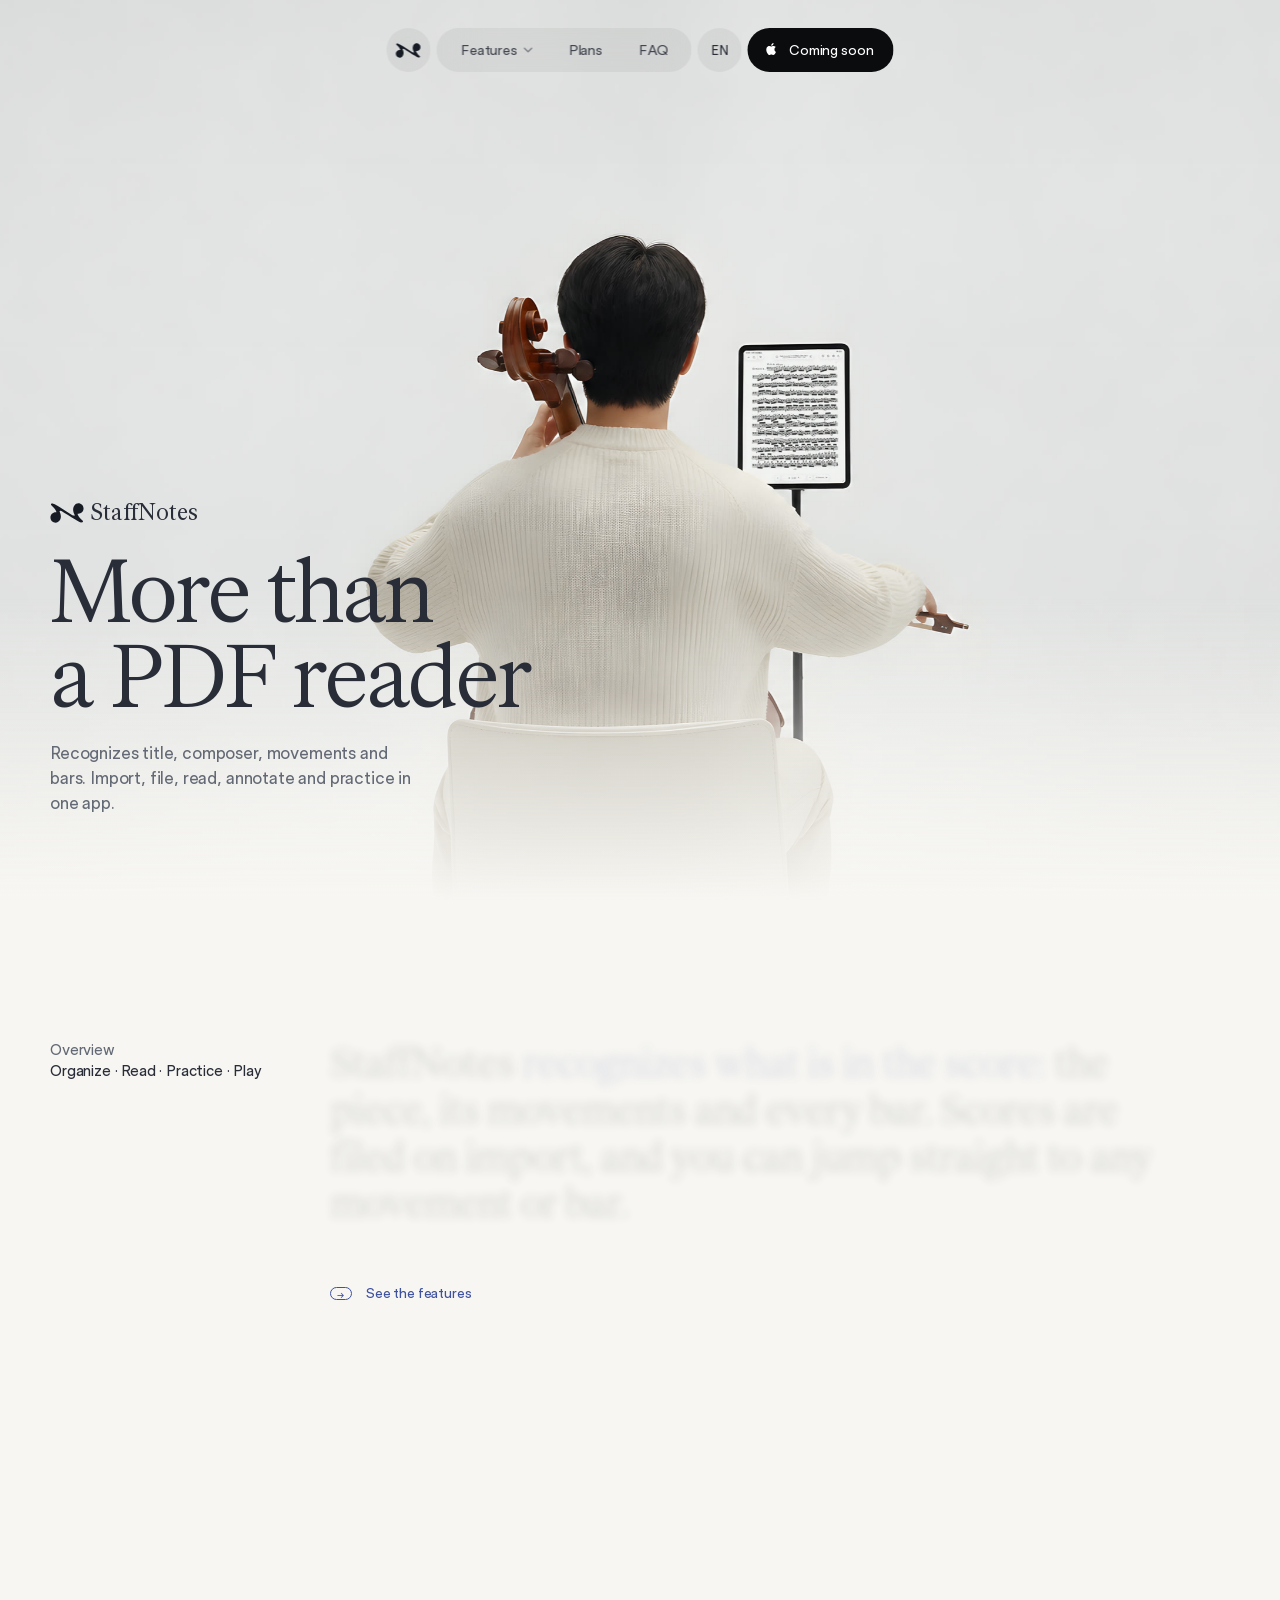
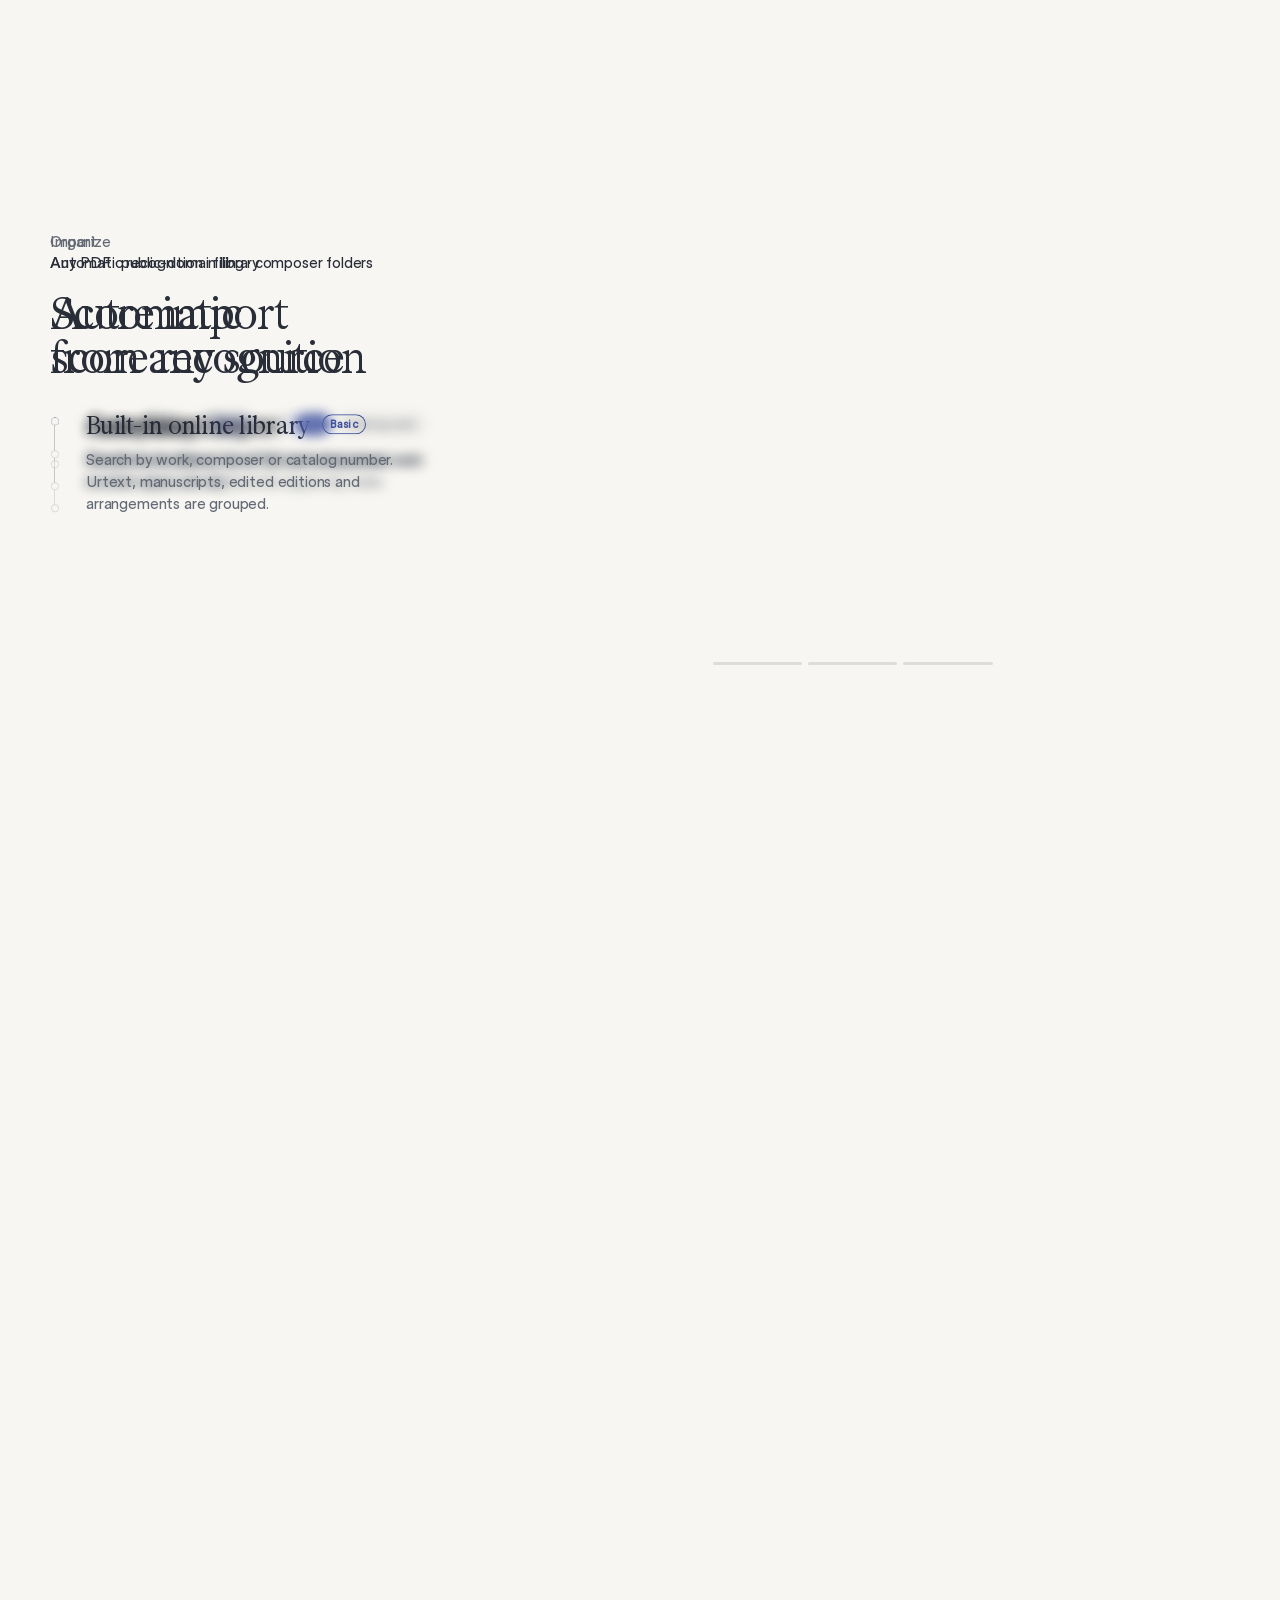
==== index.html @ 0073ef78 "Organize 第四版：加入文件夹成功后收起并退出管理" ====
<!doctype html>
<html lang="en">
<head>
<meta charset="utf-8">
<script>(()=>{try{const P={zh:'/zh/','zh-hant':'/zh-hant/',de:'/de/'};let l=localStorage.getItem('sn-lang');
if(!l)for(const x of navigator.languages||[navigator.language||'']){const v=x.toLowerCase();if(v.startsWith('en')){l='en';break}if(v.startsWith('de')){l='de';break}
if(v.startsWith('zh')){l=/hant|-tw|-hk|-mo/.test(v)?'zh-hant':'zh';break}}
if(P[l])location.replace(P[l]+location.search+location.hash)}catch(e){}})()</script>
<meta name="robots" content="noindex, nofollow">
<meta name="viewport" content="width=device-width,initial-scale=1">
<title>StaffNotes · More than a PDF reader</title>
<link rel="alternate" hreflang="en" href="https://staffnotes.igmusictech.com/">
<link rel="alternate" hreflang="zh-Hans" href="https://staffnotes.igmusictech.com/zh/">
<link rel="alternate" hreflang="zh-Hant" href="https://staffnotes.igmusictech.com/zh-hant/">
<link rel="alternate" hreflang="de" href="https://staffnotes.igmusictech.com/de/">
<link rel="alternate" hreflang="x-default" href="https://staffnotes.igmusictech.com/">
<link rel="icon" href="favicon.ico" sizes="32x32">
<link rel="icon" href="assets/logo-mark.svg?v=2" type="image/svg+xml">
<style>
@font-face{font-family:"Timeless Serif";src:url(assets/TimelessSerif-Book.ttf) format("truetype");font-display:swap}
@font-face{font-family:"Timeless Sans";src:url(assets/TimelessSans-W460.ttf) format("truetype");font-display:swap}
/* 中文衬线：App 文件夹名用的思源宋体，取 Regular 一档；只截官网用到的字（字体许可 assets/sn-serif-OFL.txt） */
@font-face{font-family:"SN Serif SC";src:url(assets/sn-serif-sc.woff2?v=9e9ac5f3) format("woff2");font-display:swap}
@font-face{font-family:"SN Serif TC";src:url(assets/sn-serif-tc.woff2?v=9e2e0c9d) format("woff2");font-display:swap}
:root{
  --paper:#F7F6F2;--card:#FFFFFF;--well:#EAECEB;--ink:#292D38;--ink2:#646A75;--line:rgba(41,45,56,.12);
  --blue:#3F529F;--night:#171B24;--night2:#232936;--blue-n:#B0BBF0;--on-night:#EEEDE8;--on-night2:#8E94A3;
  --red:#B64C50;--green:#39836B;--gold:#D9AC2B;--purple:#8064AD;
  --serif:"Timeless Serif",Georgia,serif;--sans:"Timeless Sans",-apple-system,system-ui,sans-serif;
  --ease:cubic-bezier(.2,.7,.2,1);--wrap:min(1180px,calc(100vw - 48px));
}
/* 中文：拉丁字母照旧用 Timeless；衬线处汉字用思源宋体，其余落到苹方；德语长词自动断字 */
:root:lang(zh-Hans){--serif:"Timeless Serif","SN Serif SC",Georgia,"PingFang SC","Noto Sans SC",serif;--sans:"Timeless Sans",-apple-system,system-ui,"PingFang SC","Noto Sans SC",sans-serif}
:root:lang(zh-Hant){--serif:"Timeless Serif","SN Serif TC","SN Serif SC",Georgia,"PingFang TC","Noto Sans TC",serif;--sans:"Timeless Sans",-apple-system,system-ui,"PingFang TC","Noto Sans TC",sans-serif}
:root:lang(zh) body{letter-spacing:0}
/* 段落末行不留单个词或孤字（各语言都开） */
p,li,.label,:root:lang(zh) h3{text-wrap:pretty}
/* 德语断字收紧：不到 10 个字母的词不断，断开处前面至少 4 个字、后面至少 5 个（词后的句号也算一个），不再出现 Werknum-mer、Ausga-ben */
:root:lang(de) h1,:root:lang(de) h2,:root:lang(de) h3,:root:lang(de) p,:root:lang(de) li{-webkit-hyphens:auto;hyphens:auto;hyphenate-limit-chars:10 4 5}
/* 标题只断特别长的词（Handschriftliche 这种手机上一行放不下的），不再出现「Gemein- / freie Noten」 */
:root:lang(de) h1,:root:lang(de) h2,:root:lang(de) h3{hyphenate-limit-chars:14 6 6}
/* 中文一个词包在 sn-w 里，词中间不断行（见页尾「中文按词换行」） */
sn-w{white-space:nowrap}
*{box-sizing:border-box;margin:0;padding:0}
html{background:var(--paper)}
body{font-family:var(--sans);font-weight:400;color:var(--ink);background:var(--paper);font-size:16px;line-height:1.45;letter-spacing:-.01em;-webkit-font-smoothing:antialiased;overflow-x:hidden}
a{color:inherit;text-decoration:none}
button{font:inherit;color:inherit;background:none;border:0;cursor:pointer;letter-spacing:inherit}
img{display:block;max-width:100%}
.wrap{width:var(--wrap);margin:0 auto}
.serif{font-family:var(--serif);font-weight:400;letter-spacing:-.025em}
.label{font-size:15px;line-height:1.4}
.label span{display:block;color:var(--ink2)}
.night .label span{color:var(--on-night2)}

/* reveal */
.rv{opacity:0;transform:translateY(16px);filter:blur(8px);transition:opacity .9s var(--ease),transform .9s var(--ease),filter .9s var(--ease);transition-delay:calc(var(--i,0)*60ms)}
.rv.in{opacity:1;transform:none;filter:none}

/* arrow capsule link */
.cap{display:inline-flex;align-items:center;gap:14px;color:var(--blue);font-size:14px}
.cap i{width:22px;height:13px;border:1px solid currentColor;border-radius:8px;display:grid;place-items:center;font-style:normal;font-size:9px;transition:width .35s var(--ease)}
.cap:hover i{width:30px}
.night .cap{color:var(--blue-n)}
.pill{display:inline-flex;align-items:center;height:24px;padding:0 10px;border:1px solid var(--blue);color:var(--blue);border-radius:12px;font-size:13px;transition:background .3s,color .3s}
.pill:hover,.pill.on{background:var(--blue);color:#fff}

/* App Store button */
.store{display:inline-flex;align-items:center;gap:9px;height:44px;padding:0 20px 0 16px;border-radius:22px;background:#0B0C0E;color:#fff;font-family:var(--sans);font-size:14px;letter-spacing:-.01em;transition:transform .3s var(--ease),background .3s}
.store svg{width:16px;height:16px;fill:currentColor;margin-top:-2px}
.store[aria-disabled]{cursor:default}.store:hover{transform:translateY(-1px);background:#000}
.store small{display:block;font-size:9px;opacity:.7;line-height:1;margin-bottom:2px;font-family:var(--sans)}
.store b{display:block;font-weight:400;line-height:1}
.store.light{background:#fff;color:#0B0C0E}

/* NAV */
.nav{position:fixed;top:28px;left:50%;transform:translateX(-50%);z-index:50;display:flex;gap:6px;align-items:center}
.nav .logo{width:44px;height:44px;border-radius:50%;background:rgba(120,120,120,.1);backdrop-filter:blur(20px);-webkit-backdrop-filter:blur(20px);display:grid;place-items:center;transition:background .3s}
/* 标志宽占圆的 56%，跟 App 图标里标志占图标的比例一样（小谭 2026-11-15：原来 67% 偏大） */
.nav .logo .mk{width:25.2px;height:15px;fill:#171B24;transition:fill .3s}
.nav.dark .logo .mk{fill:#F2F2F4}
.links{position:relative;display:flex;height:44px;align-items:center;padding:0 6px;border-radius:999px;background:rgba(120,120,120,.1);backdrop-filter:blur(20px);-webkit-backdrop-filter:blur(20px);transition:background .3s,color .3s}
.links a{position:relative;z-index:1;padding:0 18px;line-height:32px;font-size:14px;font-weight:400;opacity:.85}
.links .slider{position:absolute;top:6px;height:32px;border-radius:999px;background:rgba(255,255,255,.75);transition:left .3s var(--ease),width .3s var(--ease),opacity .3s;opacity:0}
html.veil body>*:not(.nav):not(.totop){opacity:0}
body>*:not(.nav):not(.totop){transition:opacity var(--veil-ms,0ms) ease}
.nav .store{height:44px;border-radius:999px;transition:opacity .35s var(--ease),transform .35s var(--ease),background .3s}
.nav.dark .links,.nav.dark .logo{background:rgba(255,255,255,.08);color:#F2F2F4}
.nav.dark .links .slider{background:rgba(255,255,255,.12)}
/* 功能：五章收进一个下拉，样子照语言下拉；电脑上鼠标移上去或点一下就展开 */
.feat{position:relative;z-index:1}
.feat-btn{display:flex;align-items:center;gap:6px;padding:0 18px;line-height:32px;font-size:14px;font-weight:400;opacity:.85}
.feat-btn svg{width:9px;height:6px;fill:none;stroke:currentColor;stroke-width:1.4;stroke-linecap:round;stroke-linejoin:round;opacity:.6;transition:transform .25s var(--ease)}
.feat.open .feat-btn svg{transform:rotate(180deg)}
.feats{display:none;position:absolute;top:46px;left:50%;transform:translateX(-50%);flex-direction:column;padding:8px;border-radius:18px;background:rgba(246,246,244,.96);box-shadow:0 12px 40px -12px rgba(41,45,56,.25);white-space:nowrap}
.feats::before{content:"";position:absolute;left:0;right:0;top:-14px;height:14px}
.feat.open .feats{display:flex}
.links .feats a{padding:0 24px;line-height:44px;text-align:center}
.feats a[aria-current]{color:var(--blue);opacity:1}
.nav.dark .feats{background:rgba(28,30,36,.96);color:#F2F2F4}
.nav.dark .feats a[aria-current]{color:#B0BBF0}
.nav.dark .store{background:#fff;color:#0B0C0E}
.menu-btn{display:none}
/* 语言：电脑在菜单右边、App Store 左边，手机挨着 Menu；下拉照手机菜单的样子，挂在按钮正下方。导航条宽度跟内容走，长语言不挤折行 */
.nav{width:max-content}
.lang{position:relative}
.lang-btn{height:44px;min-width:44px;padding:0 12px;border-radius:999px;background:rgba(120,120,120,.1);backdrop-filter:blur(20px);-webkit-backdrop-filter:blur(20px);font-size:13px;font-weight:500;letter-spacing:.02em;transition:background .3s,color .3s}
.nav.dark .lang-btn,.nav.dark .menu-btn{background:rgba(255,255,255,.08);color:#F2F2F4}
.langs{display:none;position:absolute;top:52px;left:50%;transform:translateX(-50%);flex-direction:column;padding:8px;border-radius:18px;background:rgba(246,246,244,.96);box-shadow:0 12px 40px -12px rgba(41,45,56,.25);white-space:nowrap}
.nav.dark .langs{background:rgba(28,30,36,.96);color:#F2F2F4}
.lang.open .langs{display:flex}
.langs a{line-height:44px;padding:0 24px;text-align:center;font-size:14px;opacity:.85}
.langs a[aria-current]{color:var(--blue);opacity:1}
.nav.dark .langs a[aria-current]{color:#B0BBF0}

/* HERO */
.hero{position:relative;height:100vh;min-height:640px;overflow:hidden;background:#DCDEDD}
.hero .img{position:absolute;inset:-20px;background:url(assets/hero.jpg) 52% 45%/cover no-repeat;transform-origin:50% 60%;will-change:transform;animation:heroIn 1.6s var(--ease) both}
@keyframes heroIn{from{transform:scale(1.06);filter:blur(10px);opacity:.4}to{transform:scale(1);filter:none;opacity:1}}
.hero::after{content:"";position:absolute;left:0;right:0;bottom:0;height:34%;background:linear-gradient(to bottom,rgba(247,246,242,0),var(--paper));pointer-events:none}
.hero .copy{position:absolute;left:max(24px,calc(50vw - 590px));bottom:7vh;z-index:2;will-change:transform,opacity}
.brand{display:flex;align-items:center;gap:10px;font-family:var(--serif);font-size:22px;margin-bottom:20px}
.brand .bm{display:grid;place-items:center;width:30px;height:30px}
.brand .mk{width:34px;height:20px;fill:#171B24}
footer .brand .mk{fill:#F2F2F4}
.hero h1{font-family:var(--serif);font-weight:400;font-size:clamp(56px,6.8vw,108px);line-height:.98;letter-spacing:-.035em;margin-bottom:22px}
.hero h1 .w{display:inline-block;opacity:0;transform:translateY(.35em);filter:blur(8px);animation:wordIn 1.1s var(--ease) forwards;animation-delay:calc(.35s + var(--i)*90ms)}
@keyframes wordIn{to{opacity:1;transform:none;filter:none}}
.hero .sub{font-size:17px;color:var(--ink2);max-width:380px;margin-bottom:22px}

/* STATEMENT */
.grid2{display:grid;grid-template-columns:240px 1fr;gap:0 40px}
.statement{padding:140px 0 180px}
.big{font-family:var(--serif);font-size:clamp(28px,3.1vw,42px);line-height:1.18;letter-spacing:-.025em;max-width:840px}
.big .w{opacity:.16;filter:blur(5px);transition:opacity .25s linear,filter .25s linear}
.big .w.on{opacity:1;filter:none}
.big .hl{color:var(--blue)}
.statement .cap{margin-top:56px}

/* SHOWCASE */
.show{position:relative;padding:40px 0 120px}
.show h2,.sec-title{font-family:var(--serif);font-weight:400;font-size:clamp(44px,5.4vw,80px);line-height:1;letter-spacing:-.035em}
/* 批注 87：大标题、小标题按宽度自动均衡换行，手机上不再剩一个词孤零零掉到下一行 */
h1,h2,h3{text-wrap:balance}
/* 原来用 <br> 手动断成两句，后一句太长时会被挤成「It knows the / piece.」；改成两段，每段各自均衡换行 */
.ln{display:block}
/* 手机上首页大标题缩到「Sheet music that」放得下一行，不再拆成「Sheet / music that」 */
@media (max-width:440px){ .hero h1{font-size:13.2vw} }
.show-head{display:flex;justify-content:space-between;align-items:flex-end;margin-bottom:80px}
.show-head p{max-width:320px;color:var(--ink2);font-size:15px}
#features .show-head{margin-bottom:0}#features .fx{margin-top:-10vh}#features{padding-bottom:0}#features .fx{margin-bottom:-12vh}
/* recognition → library: a short pinned stage; once in view the four beats play through on their own */
.fx{position:relative;height:150vh}
.fx-pin{position:sticky;top:0;height:100vh;display:grid;grid-template-columns:4fr 8fr;gap:48px;align-items:center}
.fx-copy{position:relative;padding-left:32px}
.fx-nodes{position:absolute;left:0;top:4px;bottom:4px;width:1px;background:var(--line);display:flex;flex-direction:column;justify-content:space-between}
.fx-nodes::before{content:"";position:absolute;left:0;top:0;width:1px;height:calc(var(--b,0)*100%/3);background:var(--blue);transition:height .9s var(--ease)}
.fx-nodes i{position:relative;left:-3.5px;width:8px;height:8px;border-radius:50%;background:var(--paper);border:1px solid var(--line);transition:border-color .5s,background .5s}
.fx-nodes i.on{border-color:var(--blue);background:var(--blue)}
.fx-beats{display:grid}
/* 换拍不叠影：旧的 .2s 内淡掉（不再糊着停在原地），新的等它走完再淡入、升上来 */
.fx-beat{grid-area:1/1;opacity:0;transform:translateY(14px);filter:blur(6px);transition:opacity .2s ease,filter .2s ease,transform 0s .2s;pointer-events:none}
.fx-beat.on{opacity:1;transform:none;filter:none;transition:opacity .5s var(--ease) .2s,transform .7s var(--ease) .2s,filter .5s var(--ease) .2s;pointer-events:auto}
.fx-beat .n{font-size:12px;color:var(--blue);margin-bottom:18px}
.fx-beat h3{font-family:var(--serif);font-weight:400;font-size:clamp(30px,3vw,44px);line-height:1.05;letter-spacing:-.03em;margin-bottom:18px;max-width:400px}
.fx-beat p{font-size:16px;color:var(--ink2);max-width:340px}
.fx-stage{display:grid;place-items:center;gap:18px}
.fx-prog{display:flex;gap:6px;width:min(280px,60%)}
.fx-prog button{flex:1;height:20px;padding:0;border:0;background:none;cursor:pointer;display:grid;align-items:center}
.fx-prog i{display:block;height:3px;border-radius:2px;background:var(--line);overflow:hidden;transition:background .2s}
.fx-prog i::after{content:"";display:block;height:100%;width:calc(var(--p,0)*100%);background:var(--blue);border-radius:inherit}
.fx-prog button:hover i{background:rgba(41,45,56,.2)}
.fx-prog button:focus-visible{outline:2px solid var(--blue);outline-offset:2px;border-radius:4px}
.fx-sim{width:min(100%,calc(78vh * 780 / 580))}

/* simulated app screens: components/NAME.js draws inside */
.sim{position:relative;width:100%;aspect-ratio:834/1194;overflow:hidden;border-radius:17px;background:var(--paper);container-type:inline-size}
.sim.land{aspect-ratio:1194/834}
.sim:not(.ready)::before{content:"";position:absolute;inset:0;background:linear-gradient(180deg,rgba(41,45,56,.045),rgba(41,45,56,.02) 30%,rgba(41,45,56,.045));animation:simPh 1.8s ease-in-out infinite}
.sim:not(.ready)::after{content:"";position:absolute;left:8%;right:8%;top:5%;height:4.5%;border-radius:999px;background:rgba(41,45,56,.06)}
@keyframes simPh{50%{opacity:.55}}
.night .sim{background:#20252F}

/* GIANT */
.giant{padding:160px 0 140px;overflow:hidden}
.giant .words{position:relative;text-align:center;color:var(--blue);font-family:var(--serif);font-size:clamp(84px,12.5vw,196px);line-height:.95;letter-spacing:-.045em;user-select:none}
.giant .words div{will-change:transform;white-space:nowrap}
/* follow: pinned page, three beats — numbers → follow box → full page turn (App: ReaderFollowOverlay, pager slides the whole page) */
#follow.giant{overflow:visible;overflow-x:clip}
#follow.giant{padding:60px 0 80px}
.fl{position:relative;height:300vh}
/* the page floats over the giant title and leans after the pointer, as before; copy sits right of the page, on its bottom edge */
.fl-pin{position:sticky;top:0;height:100vh;overflow:hidden}
.fl-pin .words{position:absolute;left:0;right:0;top:50%;transform:translateY(-50%)}
.fl-copy{position:absolute;z-index:2;left:calc(50% + var(--pw)/2 + 56px);bottom:calc(50% - 30px - var(--pw)*831/1200);width:min(300px,calc((100vw - var(--pw))/2 - (100vw - var(--wrap))/2 - 56px))}
.fl-copy .prolabel{margin-bottom:22px}
.fl-body{position:relative;padding-left:32px}
.fl-nodes{position:absolute;left:0;top:4px;bottom:4px;width:1px;background:var(--line);display:flex;flex-direction:column;justify-content:space-between}
.fl-nodes::before{content:"";position:absolute;left:0;top:0;width:1px;height:calc(var(--b,0)*100%/2);background:var(--blue);transition:height .9s var(--ease)}
.fl-nodes i{position:relative;left:-3.5px;width:8px;height:8px;border-radius:50%;background:var(--paper);border:1px solid var(--line);cursor:pointer;transition:border-color .5s,background .5s}
.fl-nodes i::after{content:"";position:absolute;inset:-10px}
.fl-nodes i.on{border-color:var(--blue);background:var(--blue)}
.fl-beats{display:grid}
.fl-beat{grid-area:1/1;opacity:0;transform:translateY(14px);filter:blur(6px);transition:opacity .6s var(--ease),transform .8s var(--ease),filter .6s var(--ease);pointer-events:none}
.fl-beat.on{opacity:1;transform:none;filter:none;transition-delay:.12s;pointer-events:auto}
.fl-beat .n{font-size:12px;color:var(--blue);margin-bottom:18px}
.fl-beat .n{margin-bottom:12px}
.fl-beat h3{font-family:var(--serif);font-weight:400;font-size:clamp(24px,2.1vw,32px);line-height:1.05;letter-spacing:-.03em;margin-bottom:12px}
.fl-beat p{font-size:15px;color:var(--ink2)}
#follow{--pw:min(calc((100vh - 170px)*1200/1662),46vw)}
.page{position:absolute;left:50%;top:calc(50% + 30px);width:var(--pw);margin:calc(var(--pw)*-1662/2400) 0 0 calc(var(--pw)/-2);aspect-ratio:1200/1662;will-change:transform;border-radius:14px;overflow:hidden;background:#FCF8F3;container-type:inline-size;box-shadow:0 1px 2px rgba(23,27,36,.08),0 30px 60px -30px rgba(23,27,36,.35)}
.page .pg{position:absolute;inset:0}
.page .pg img{display:block;width:100%;height:100%}
/* whole-page turn as in the App's pager: both pages slide left together, 12pt apart */
.page .pg{transition:transform .5s cubic-bezier(.25,.8,.25,1)}
.page .pg.b{transform:translateX(calc(100% + 1.17cqw))}
.page[data-p="full"] .pg.a{transform:translateX(calc(-100% - 1.17cqw))}
.page[data-p="full"] .pg.b{transform:none}
/* sizes in iPad points × page width/1024: box border 2pt and radius 4pt at page scale 1.72; numbers 18pt medium on white 80% */
.page .box{position:absolute;border:.336cqw solid rgba(63,82,159,.55);border-radius:.674cqw;background:rgba(63,82,159,.14);opacity:0;pointer-events:none}
.page .mn{position:absolute;transform:translateY(-50%);height:2.34cqw;min-width:2.34cqw;padding:0 .39cqw;border-radius:2cqw;background:rgba(255,255,255,.8);box-shadow:0 .1cqw .2cqw rgba(0,0,0,.1);color:#3F529F;font:500 1.758cqw/2.34cqw -apple-system,system-ui,sans-serif;letter-spacing:0;text-align:center;opacity:0;transition:opacity .4s var(--ease) var(--d,0ms)}
.page.nums .mn{opacity:1}
.page.rev .mn{transition-duration:.15s;transition-delay:0s}
.giant .under{display:flex;justify-content:space-between;align-items:flex-end;margin-top:120px;gap:40px}
.giant .under p{max-width:420px;color:var(--ink2);font-size:17px}
.giant .under .txt{max-width:440px}
.giant .under h3{font-weight:400;font-size:clamp(24px,2.2vw,30px);letter-spacing:-.025em;line-height:1.1;margin-bottom:12px}
#ftext{display:grid}
#ftext>*{grid-area:1/1;transition:opacity .45s var(--ease),transform .55s var(--ease)}
#ftext>:not(.on){opacity:0;transform:translateY(8px);pointer-events:none}
.giant .under p{color:var(--ink2);font-size:17px}
.indepth{display:flex;flex-direction:column;align-items:flex-end;gap:10px;font-size:13px;color:var(--ink2)}
.indepth div{position:relative;display:flex;gap:6px}
.pill{position:relative;z-index:1}
.indepth .pill.on{background:none;color:#fff}
.indepth .pill.on:hover{background:none}
.indepth .psl{position:absolute;top:0;height:24px;border-radius:12px;background:var(--blue);transition:left .45s var(--ease),top .45s var(--ease),width .45s var(--ease)}
.prolabel{display:inline-flex;align-items:center;gap:8px;font-size:15px;color:var(--blue)}
.prolabel::before{content:"";width:7px;height:7px;border-radius:50%;background:currentColor}
.night .prolabel{color:var(--blue-n)}

/* NIGHT */
.night{background:var(--night);color:var(--on-night)}
.tools{padding:150px 0 40px}
.tools .intro h2{font-family:var(--serif);font-weight:400;font-size:clamp(36px,3.8vw,56px);line-height:1.05;letter-spacing:-.03em;max-width:700px}
.tools .intro .lead{font-size:14px;margin-bottom:14px}
.tools .intro .lead span{display:block;color:var(--ink2)}
/* practice: one panel, three tools; pinned, the wheel steps metronome → tuner → reference, each plays on its own clock */
.pr{position:relative;height:300vh}
#practice .tools{padding-bottom:0}#pr{margin-top:-20vh}
.pr-pin{position:sticky;top:0;height:100vh;display:grid;grid-template-columns:7fr 5fr;gap:48px;align-items:center}
.pr-stage{display:grid;place-items:center}
.pr-sim{width:min(100%,340px,calc(42vh * 440 / 560));aspect-ratio:440/560}
#practice .pr-sim.sim{width:min(100%,340px,calc(42vh * 440 / 560));height:auto;aspect-ratio:440/560;background:none;border-radius:0;overflow:visible}
.pr-copy{position:relative;padding-left:32px}
.pr-nodes{position:absolute;left:0;top:4px;bottom:4px;width:1px;background:var(--line);display:flex;flex-direction:column;justify-content:space-between}
.pr-nodes::before{content:"";position:absolute;left:0;top:0;width:1px;height:calc(var(--b,0)*100%/2);background:var(--blue);transition:height .9s var(--ease)}
.pr-nodes i{position:relative;left:-3.5px;width:8px;height:8px;border-radius:50%;background:var(--paper);border:1px solid var(--line);transition:border-color .5s,background .5s}
.pr-nodes i.on{border-color:var(--blue);background:var(--blue)}
.pr-beats{display:grid}
.pr-beat{grid-area:1/1;opacity:0;transform:translateY(14px);filter:blur(6px);transition:opacity .6s var(--ease),transform .8s var(--ease),filter .6s var(--ease);pointer-events:none}
.pr-beat.on{opacity:1;transform:none;filter:none;transition-delay:.12s;pointer-events:auto}
.pr-beat .n{font-size:12px;color:var(--blue);margin-bottom:18px}
.pr-beat h3{font-family:var(--serif);font-weight:400;font-size:clamp(30px,3vw,44px);line-height:1.05;letter-spacing:-.03em;margin-bottom:18px;max-width:400px}
.pr-beat p{font-size:16px;color:var(--ink2);max-width:340px}

/* DICTIONARY */
.dictsec{position:relative;padding:150px 0}
.dictsec .pin{display:grid;grid-template-columns:minmax(300px,1fr) auto;align-items:center;gap:56px}
.dictsec h2{font-family:var(--serif);font-weight:400;font-size:clamp(44px,5.2vw,80px);line-height:1;letter-spacing:-.035em;margin:22px 0 26px}
.dictsec p{color:var(--on-night2);max-width:420px;font-size:17px}
.dictsec .terms{display:flex;flex-wrap:wrap;gap:8px;margin-top:34px;max-width:440px}
.dictsec .terms button{font-family:var(--serif);font-style:italic;font-size:16px;padding:4px 12px;border-radius:14px;border:1px solid rgba(255,255,255,.14);background:none;color:var(--on-night);cursor:pointer;transition:background .2s,border-color .2s,color .2s}
.dictsec .terms button:hover{border-color:rgba(255,255,255,.4)}
.dictsec .terms button.on{background:var(--on-night);border-color:var(--on-night);color:#0E1117}
.dictsec .frame{width:min(760px,56vw)}
.dictsec .sim{aspect-ratio:auto;overflow:visible;background:none;border-radius:0}

/* SKETCH: crayon board and Apple Music share one pinned stage; the wheel steps through four beats */
.sketch{padding:0}
.skp{position:relative;height:460vh}
.sk-pin{position:sticky;top:0;height:100vh;padding:96px 0 36px;display:grid;grid-template-columns:auto minmax(0,1fr);gap:72px;align-items:center}
.sk-stage{position:relative;height:calc(100vh - 132px);max-height:900px;aspect-ratio:834/1194}
.sk-frame{position:absolute;inset:0;border-radius:18px;background:#fff;overflow:hidden;box-shadow:0 1px 2px rgba(41,45,56,.06),0 18px 50px rgba(41,45,56,.10);transition:opacity .6s var(--ease),transform .8s var(--ease),filter .6s var(--ease)}
.sk-frame .sim{border-radius:18px}
.sk-frame .sim.am{position:absolute;inset:0;background:none;aspect-ratio:auto;z-index:2;pointer-events:none}
.sk-copy{display:grid;align-self:center;max-width:520px}
.sk-seg{display:inline-flex;gap:2px;padding:3px;border-radius:999px;background:rgba(41,45,56,.06);margin-bottom:40px;justify-self:start}
.sk-seg button{all:unset;cursor:pointer;height:30px;line-height:30px;padding:0 14px;border-radius:999px;font-size:13px;color:var(--ink2);transition:background .3s,color .3s}
.sk-seg button.on{background:#fff;color:var(--ink);box-shadow:0 1px 2px rgba(41,45,56,.12)}
.sk-seg button:focus-visible{outline:2px solid var(--blue);outline-offset:2px}
.sk-gs{display:grid}
.sk-g{grid-area:1/1;opacity:0;transform:translateY(14px);filter:blur(6px);transition:opacity .6s var(--ease),transform .8s var(--ease),filter .6s var(--ease);pointer-events:none}
.sk-g.on{opacity:1;transform:none;filter:none;transition-delay:.12s;pointer-events:auto}
.sk-g .label{margin-bottom:18px}
.sk-g h2.sec-title{font-size:clamp(40px,4.2vw,62px)}
.sk-g>p{color:var(--ink2);max-width:440px;margin:18px 0 30px;font-size:16px}
.sk-g ul{list-style:none}
.sk-g li{border-top:1px solid var(--line);padding:14px 0;font-size:15px;cursor:pointer;transition:color .3s;outline:none}
.sk-g li span{display:block;font-size:13px;color:var(--ink2);max-height:0;overflow:hidden;transition:max-height .45s var(--ease)}
.sk-g li:hover span,.sk-g li.on span{max-height:80px}
.sk-g li:hover,.sk-g li.on,.sk-g li:focus-visible{color:var(--blue)}
@media (max-width:900px){
  .sketch{padding:100px 0 60px}
  .skp{height:auto}
  .sk-pin{position:static;height:auto;padding:0;display:flex;flex-direction:column;gap:34px}
  .sk-copy,.sk-gs,.sk-stage{display:contents}
  .sk-seg{display:none}
  .sk-g,.sk-g.on{opacity:1;transform:none;filter:none;pointer-events:auto}
  .sk-g.pen{order:1}.sk-g.mus{order:2;margin-top:20px}.sk-frame.pen{order:3}
  .sk-frame{position:relative;inset:auto;width:100%;aspect-ratio:834/1194}
  .sk-frame.mus{aspect-ratio:834/1194}
}
.ghost{display:inline-flex;align-items:center;height:30px;padding:0 14px;border:1px solid var(--line);border-radius:15px;font-size:13px;transition:border-color .3s}
.ghost:hover{border-color:var(--ink)}

/* LIBRARY */
.lib{padding:24px 0 40px}
/* 左栏放宽到放得下「sorted and named.」一行，不再剩「named.」单独一行 */
.lib .cols{display:grid;grid-template-columns:1.25fr 1fr;gap:60px;align-items:center}
.lib .cols p{color:var(--ink2);max-width:400px;margin-top:22px;font-size:16px}
.lib .cols .cap{margin-top:36px}
.ed{background:var(--card);border-radius:32px;padding:34px 34px 20px}
.ed .ttl{text-align:center;font-size:14px;font-weight:400;margin-bottom:26px}
.ed h4{font-weight:400;font-size:19px}
.ed .by{color:var(--ink2);font-size:14px;margin-bottom:22px}
.chips{position:relative;display:flex;flex-wrap:wrap;gap:4px;padding:4px;background:var(--well);border-radius:14px;margin-bottom:18px}
.chips button{position:relative;z-index:1;font-size:13px;padding:6px 11px;border-radius:10px;font-weight:400;color:var(--ink2);transition:color .3s}
.chips button.on{color:var(--ink)}
.chips .sl{position:absolute;background:#fff;border-radius:10px;box-shadow:0 1px 3px rgba(41,45,56,.08);transition:left .5s var(--ease),top .5s var(--ease),width .5s var(--ease),height .5s var(--ease)}
.list{position:relative;transition:height .45s var(--ease)}
.ver{display:flex;align-items:center;gap:16px;padding:12px 0;border-top:1px solid var(--line);transition:opacity .3s,transform .35s var(--ease)}
.ver .th{width:38px;height:50px;border-radius:4px;background:#FBF9F3;outline:1px solid var(--line);flex:none}
.ver .tx{font-size:14px;line-height:1.35}
.ver .tx span{display:block;color:var(--ink2);font-size:12px}
.ver .badge{margin-left:auto;font-size:11px;color:var(--blue);border:1px solid var(--blue);border-radius:8px;padding:0 7px;line-height:17px}
.ver.out{display:none}
.ver.leaving{position:absolute;left:0;right:0;pointer-events:none}

/* BAND */
.band{position:relative;color:#fff;padding:150px 0;overflow:hidden}
.band .bg{position:absolute;inset:0;background:var(--blue);clip-path:inset(0 50% 0 50%);will-change:clip-path}
.band .wrap{position:relative;display:grid;grid-template-columns:1fr;gap:0 0}
.band .num{font-size:14px;padding-top:14px}
.band h2{font-family:var(--serif);font-weight:400;font-size:clamp(44px,5vw,76px);letter-spacing:-.035em;line-height:1}
.band p{max-width:420px;margin:24px 0 70px;font-size:16px;opacity:.85}
.band .cap{color:#fff;font-size:18px}
.band .cap i{width:18px;height:34px;border-radius:9px;font-size:11px}

/* PRICING */
.pricing{padding:160px 0 140px}
.pricing .head{display:grid;grid-template-columns:240px 1fr;gap:40px;margin-bottom:64px}
.plans{display:grid;grid-template-columns:1fr 1fr;gap:20px}
.plan{background:var(--card);border-radius:32px;padding:40px 40px 34px;border:1px solid transparent;transition:background .35s,border-color .35s}
.plan:hover{background:#FCFBF8;border-color:var(--line)}
.plan.pro{border-color:var(--blue)}
.pill.basic:hover{background:none;color:var(--blue)}
.plan .top{display:flex;justify-content:space-between;align-items:baseline}
.plan h3{font-family:var(--serif);font-weight:400;font-size:40px;letter-spacing:-.03em}
.plan .price{font-size:13px;color:var(--ink2);margin:6px 0 30px}
.plan .price b{font-family:var(--serif);font-weight:400;font-size:30px;letter-spacing:-.02em;color:var(--ink);margin:0 2px}
/* 价格数字先不公开：清单直接接在方案名下面 */
.plan .top+ul{margin-top:28px}
.plan ul{list-style:none}
.plan li{display:flex;gap:14px;padding:12px 0;border-top:1px solid var(--line);font-size:15px}
.plan li::before{content:"";flex:none;width:6px;height:6px;border-radius:50%;margin-top:8px;border:1px solid var(--blue)}
.plan.pro li.plus::before{background:var(--blue)}
.plans-cta{display:flex;justify-content:center;margin-top:56px}

/* FAQ */
.faq{padding:40px 0 170px}
.faq .grid2{align-items:start}
.qa{border-top:1px solid var(--line)}
.qa:last-child{border-bottom:1px solid var(--line)}
.qa button{width:100%;display:flex;justify-content:space-between;align-items:center;text-align:left;padding:24px 0;font-size:clamp(19px,1.7vw,23px);letter-spacing:-.025em;font-weight:400;text-wrap:balance}
.qa button i{font-style:normal;width:24px;height:24px;border-radius:50%;border:1px solid var(--line);display:grid;place-items:center;font-size:15px;transition:transform .35s var(--ease),border-color .3s;flex:none;margin-left:20px}
.qa.open button i{transform:rotate(45deg);border-color:var(--ink)}
.qa .a{display:grid;grid-template-rows:0fr;transition:grid-template-rows .35s var(--ease)}
.qa .a>div{overflow:hidden}
.qa .a p{padding:0 60px 26px 0;color:var(--ink2);max-width:640px}
.qa.open .a{grid-template-rows:1fr}

/* END + FOOTER */
.end{padding:170px 0 120px;text-align:center}
.end h2{font-family:var(--serif);font-weight:400;font-size:clamp(90px,13vw,210px);line-height:.9;letter-spacing:-.05em;margin-bottom:46px}
.end p{color:var(--on-night2);margin-bottom:30px}
footer{padding:80px 0 34px;border-top:1px solid rgba(255,255,255,.08)}
footer .cols{display:grid;grid-template-columns:240px 1fr 1fr;gap:40px}
footer .n{font-size:12px;color:var(--on-night2)}
footer ul{list-style:none}
footer li a{font-size:clamp(20px,1.9vw,25px);letter-spacing:-.025em;line-height:1.5;transition:color .3s}
footer li a:hover{color:var(--blue-n)}
footer .legal{display:flex;gap:24px;margin-top:110px;font-size:12px;color:var(--on-night2)}
footer .legal span{margin-left:auto;white-space:nowrap}
/* 德语两个链接很长，手机上 © 那一行放到下面，不再挤成两行 */
@media (max-width:440px){:root:lang(de) footer .legal{flex-wrap:wrap;row-gap:10px}:root:lang(de) footer .legal span{flex-basis:100%;margin-left:0}}

/* 回到顶部和右下角播放键一个样子：白色圆按钮，41 px，离边 20 px */
.totop{position:fixed;right:20px;top:auto;bottom:20px;z-index:45;width:41px;height:41px;box-sizing:border-box;border-radius:50%;background:#fff;border:1px solid rgba(23,27,36,.16);box-shadow:0 4px 16px rgba(23,27,36,.10);display:grid;place-items:center;opacity:0;transform:translateY(8px)}
.totop .mk{width:20px;height:12px;fill:#171B24}
.totop.on{opacity:1;transform:none}
.totop{transition:opacity .4s,transform .4s,bottom .4s cubic-bezier(.2,.7,.2,1),background .3s}
.totop.lift{bottom:84px}
.totop:hover{background:#F2F3F7}

@media (max-width:900px){
  .links{display:none}.menu-btn{display:flex;height:44px;align-items:center;padding:0 16px;border-radius:999px;background:rgba(120,120,120,.1);backdrop-filter:blur(20px);font-size:14px}
  .nav{width:calc(100vw - 32px);justify-content:space-between}.nav .store{order:3}
  .nav{justify-content:flex-start}.menu-btn{margin-left:auto}.lang{margin-right:auto}
  /* 手机：语言和 Menu 两个气泡一样宽 */
  .menu-btn,.lang-btn{width:64px;min-width:0;padding:0;justify-content:center}
  .grid2,.row,.sketch .head,.pricing .head,footer .cols{grid-template-columns:1fr}
  .label{margin-bottom:22px}
  .show-head{display:block;margin-bottom:40px}
  #features .show-head{margin-bottom:40px}#features .fx{margin-top:0;margin-bottom:0}#features{padding-bottom:60px}
  .fx{height:auto}.fx-pin{position:static;height:auto;display:flex;flex-direction:column-reverse;gap:34px}.fx-stage,.fx-sim{width:100%}
  .fx-copy{padding-left:0}.fx-nodes{display:none}.fx-beats{display:flex;flex-direction:column;gap:30px}
  .fx-beat{opacity:.3;transform:none;filter:none}.fx-beat.on{opacity:1}.fx-beat .n{margin-bottom:10px}.fx-beat h3{font-size:30px;margin-bottom:10px}
  .fl{height:auto}.fl-pin{position:static;height:auto;overflow:visible;display:flex;flex-direction:column;padding:0 24px}
  .fl-pin .words{position:relative;top:auto;transform:none;font-size:15vw;margin:0 -24px}
  #follow{--pw:calc(100vw - 48px)}.page{position:relative;left:auto;top:auto;margin:-2vw 0 0}
  .fl-copy{position:static;order:2;width:auto;margin-top:40px}
  .fl-body{padding-left:0}.fl-nodes{display:none}.fl-beats{display:flex;flex-direction:column;gap:30px}
  .fl-beat{opacity:.3;transform:none;filter:none;pointer-events:auto}.fl-beat.on{opacity:1}.fl-beat .n{margin-bottom:10px}.fl-beat h3{font-size:30px;margin-bottom:10px}
  .tools{padding:110px 0 30px}
  #pr{margin-top:0}
  .pr{height:auto;padding-bottom:90px}.pr-pin{position:static;height:auto;display:flex;flex-direction:column;gap:34px}.pr-stage,#practice .pr-sim.sim{width:100%}
  .pr-copy{padding-left:0}.pr-nodes{display:none}.pr-beats{display:flex;flex-direction:column;gap:30px}
  .pr-beat{opacity:.3;transform:none;filter:none}.pr-beat.on{opacity:1}.pr-beat .n{margin-bottom:10px}.pr-beat h3{font-size:30px;margin-bottom:10px}
  .dictsec{padding:110px 0}.dictsec .pin{grid-template-columns:1fr;gap:44px}.dictsec .frame{width:100%}
  .giant .under{flex-direction:column;align-items:flex-start}.indepth{align-items:flex-start}.indepth div{flex-wrap:wrap}.indepth .pill{white-space:nowrap}
  .board-wrap,.lib .cols,.plans{grid-template-columns:1fr}
}
@media (prefers-reduced-motion:reduce){
  *,*::before,*::after{animation:none!important;transition:none!important}
  .rv,.hero h1 .w{opacity:1!important;transform:none!important;filter:none!important}
  .big .w{opacity:1;filter:none}
}
</style>
<link rel="stylesheet" href="components/r13/dot-r13.css?v=98dfcfb5">
<link rel="stylesheet" href="components/r13/onescore-r13.css?v=98dfcfb5">
<script src="components/r13/i18n-r13.js?v=98dfcfb5"></script>
</head>
<body>
<svg width="0" height="0" style="position:absolute" aria-hidden="true"><symbol id="sn-mark" viewBox="145 248 510 302"><g data-key="q8xqzuy8nm" transform="translate(400 399.3127136230469) rotate(-90) scale(1 -1)"><path  transform="scale(1.1682242990654206) translate(-125 -214)" d="M92 132C91 128 90 123 90 120C91 116 93 114 97 114C107 114 123 126 130 128C141 132 155 135 169 135C178 135 187 133 195 131C205 129 214 124 223 118C238 106 250 88 250 67C250 30 220 0 183 0C146 0 116 30 116 67V77C83 77 33 17 26 11C22 9 19 7 16 7C8 7 4 18 4 28V34C7 57 24 83 37 102C50 120 59 139 71 157C89 187 108 216 125 246C131 255 155 284 155 300C155 303 154 306 152 308C151 309 149 310 147 310C139 310 126 302 120 300C109 296 95 293 81 293C72 293 63 295 55 297C45 299 36 304 27 310C12 322 0 340 0 361C0 398 30 428 67 428C104 428 134 398 134 361V351C167 351 217 411 224 417C230 421 233 421 235 421C244 421 247 416 247 408C247 382 213 327 206 316L104 155C101 150 95 141 92 132Z"/></g></symbol></svg>


<nav class="nav attop" id="nav">
  <a class="logo" href="#top" aria-label="StaffNotes"><svg class="mk"><use href="#sn-mark"/></svg></a>
  <div class="links" id="links">
    <i class="slider"></i>
    <div class="feat" id="feat"><button class="feat-btn" type="button" aria-expanded="false" aria-controls="feats">Features<svg viewBox="0 0 10 6" aria-hidden="true"><path d="M1 1l4 4 4-4"/></svg></button><div class="feats" id="feats">
      <a href="#import" data-s="import">Import</a>
      <a href="#organize" data-s="organize">Organize</a>
      <a href="#read" data-s="read">Read</a>
      <a href="#practice" data-s="practice">Practice</a>
      <a href="#play" data-s="play">Play</a>
      <a href="#stats" data-s="stats">Stats</a>
    </div></div>
    <a href="#pricing" data-s="pricing">Plans</a>
    <a href="#faq" data-s="faq">FAQ</a>
  </div>
  <button class="menu-btn" type="button" aria-expanded="false" aria-controls="links">Menu</button>
  <div class="lang" id="lang"><button class="lang-btn" type="button" aria-expanded="false" aria-controls="langs" aria-label="Language: English">EN</button><div class="langs" id="langs"><a href="/" hreflang="en" lang="en" data-l="en">English</a><a href="/zh/" hreflang="zh-Hans" lang="zh-Hans" data-l="zh">简体中文</a><a href="/zh-hant/" hreflang="zh-Hant" lang="zh-Hant" data-l="zh-hant">繁體中文</a><a href="/de/" hreflang="de" lang="de" data-l="de">Deutsch</a></div></div>
  <a class="store" aria-disabled="true"><svg viewBox="0 0 24 24"><path d="M16.37 12.6c-.02-2.28 1.86-3.38 1.95-3.43-1.06-1.55-2.71-1.77-3.3-1.79-1.4-.14-2.74.83-3.45.83-.71 0-1.81-.81-2.97-.79-1.53.02-2.94.89-3.73 2.26-1.59 2.76-.41 6.84 1.14 9.08.76 1.1 1.66 2.33 2.84 2.28 1.14-.05 1.57-.74 2.95-.74 1.38 0 1.77.74 2.97.71 1.23-.02 2-1.11 2.75-2.21.87-1.27 1.22-2.5 1.24-2.57-.03-.01-2.38-.91-2.39-3.63zM14.1 5.9c.63-.76 1.05-1.82.94-2.87-.9.04-2 .6-2.65 1.36-.58.67-1.09 1.75-.95 2.78 1 .08 2.03-.51 2.66-1.27z"/></svg><span><b>Coming soon</b></span></a>
</nav>

<!-- HERO -->
<header class="hero" id="top" data-theme="light">
  <div class="img" id="heroImg"></div>
  <div class="copy" id="heroCopy">
    <div class="brand rv" style="--i:1"><span class="bm"><svg class="mk"><use href="#sn-mark"/></svg></span>StaffNotes</div>
    <h1 id="heroTitle"><span class="ln">More than</span> <span class="ln">a PDF reader</span></h1>
    <p class="sub rv" style="--i:8">Recognizes title, composer, movements and bars. Import, file, read, annotate and practice in one app.</p>
  </div>
</header>

<!-- STATEMENT -->
<section class="statement wrap grid2" id="overview" data-theme="light">
  <div class="label rv"><span>Overview</span>Organize · Read · Practice · Play</div>
  <div>
    <p class="big" id="words">StaffNotes <span class="hl">recognizes what is in the score:</span> the piece, its movements and every bar. Scores are filed on import, and you can jump straight to any movement or bar.</p>
    <a class="cap rv" href="#features"><i>→</i>See the features</a>
  </div>
</section>

<!-- ONE SCORE (r13): one K. 545 from the dropped PDF to one portrait reader, full page, that tells every feature with the original demos. components/r13/onescore-r13.js drives it -->
<section class="show os" id="organize" data-theme="light">
  <div class="os-track wrap">
    <div class="os-mark" id="features"></div><div class="os-mark" id="import"></div><div class="os-mark" id="read"></div><div class="os-mark" id="practice"></div><div class="os-mark" id="play"></div>
    <div class="os-pin">
      <div class="os-stage">
        <div class="os-sbox"><div class="fx-sim" data-sim="r13/story-r13" data-drive="scroll"></div></div>
        <div class="fx-prog"><div class="on"><button><i></i></button><button><i></i></button><button><i></i></button></div><div><button><i></i></button><button><i></i></button><button><i></i></button></div></div>
        <div class="os-rbox"><div class="sim" data-sim="r13/reader-r13" data-drive="scroll"></div></div>
        <div class="os-rprog"><div data-ch="pen"><button><i></i></button><button><i></i></button><button><i></i></button><button><i></i></button><button><i></i></button></div><div data-ch="lay"><button><i></i></button><button><i></i></button></div><div data-ch="dict"><button><i></i></button><button><i></i></button></div><div data-ch="prac"><button><i></i></button><button><i></i></button><button><i></i></button></div><div data-ch="am"><button><i></i></button><button><i></i></button></div><div data-ch="turn"><button><i></i></button><button><i></i></button><button><i></i></button></div><div data-ch="bar"><button><i></i></button><button><i></i></button><button><i></i></button></div><div data-ch="fol"><button><i></i></button><button><i></i></button></div><div data-ch="sync"><button><i></i></button><button><i></i></button><button><i></i></button><button><i></i></button></div></div>
      </div>
      <div class="os-copy">
      <div class="fx-copy">
        <div class="fx-blk on">
        <div class="label"><span>Import</span>Any PDF · public-domain library</div>
        <h2 class="sec-title"><span class="ln">Score import</span> <span class="ln">from any source</span></h2>
        <div class="fx-run">
        <div class="fx-nodes"><i></i><i></i><i></i></div>
        <div class="fx-beats">
          <div class="fx-beat on"><h3>Built-in online library <b class="basic-tag">Basic</b></h3><p>Search by work, composer or catalog number. Urtext, manuscripts, edited editions and arrangements are grouped.</p></div>
          <div class="fx-beat"><h3>Annotation import <b class="pro-tag">Pro</b><b class="soon-tag">Coming soon</b></h3><p>Annotations already in a PDF, including ones made in other apps, are sorted into layers by color.</p></div>
          <div class="fx-beat"><h3>PDF import <b class="basic-tag">Basic</b></h3><p>Scans and downloads under any file name.</p></div>
        </div>
        </div>
        </div>
        <div class="fx-blk">
        <div class="label"><span>Organize</span>Automatic recognition · filing · composer folders</div>
        <h2 class="sec-title"><span class="ln">Automatic</span> <span class="ln">score recognition</span></h2>
        <div class="fx-run">
        <div class="fx-nodes"><i></i><i></i><i></i></div>
        <div class="fx-beats">
          <div class="fx-beat"><h3>Score recognition <b class="basic-tag">Basic</b></h3><p>Title, composer, catalog number and the start page of each movement.</p></div>
          <div class="fx-beat"><h3>Auto filing <b class="basic-tag">Basic</b></h3><p>Saved to the library by composer and period, and named automatically.</p></div>
          <div class="fx-beat"><h3>Composer folders <b class="basic-tag">Basic</b></h3><p>The library makes a folder for each composer.</p></div>
        </div>
        </div>
        </div>
      </div>
        <div class="os-chcopy sk-g on" data-ch="pen" data-side="L" data-beats="5">
          <div class="label"><span>Annotate</span>3 pens · 6 colors · 5 widths each</div>
          <h2 class="sec-title">Handwritten annotation</h2>
          <p>The same pens, colors and widths as the app. <span class="os-try">Try them on this page with a mouse.</span></p>
          <ul>
            <li tabindex="0" role="button">Pen tools <b class="basic-tag">Basic</b><span>Monoline pen, crayon and highlighter.</span></li>
            <li tabindex="0" role="button">Apple Pencil <b class="basic-tag">Basic</b><span>Fingers turn pages. The Pencil writes.</span></li>
            <li tabindex="0" role="button">Shape tool <b class="basic-tag">Basic</b><span>Lines, arrows, circles and boxes snap straight.</span></li>
            <li tabindex="0" role="button">Lasso tool <b class="pro-tag">Pro</b><span>Select marks to cut, copy or move them. Tap with two fingers to paste.</span></li>
            <li tabindex="0" role="button">Gesture undo <b class="pro-tag">Pro</b><span>Double-tap with two fingers to undo the last stroke.</span></li>
          </ul>
        </div>
        <div class="os-chcopy sk-g on" data-ch="lay" data-side="R" data-beats="2">
          <div class="label"><span>Layers</span>3 groups · 6 colors each · one layer per color</div>
          <h2 class="sec-title">Annotations in layers</h2>
          <p>Each color is its own layer. Lesson, fingering and stage markings stay in separate groups.</p>
          <ul>
            <li tabindex="0" role="button">Layer controls <b class="basic-tag">Basic</b><span>Hide, lock or delete each layer on its own.</span></li>
            <li tabindex="0" role="button">Layer groups <b class="pro-tag">Pro</b><span>Lesson, Fingering, Stage. One tap switches the whole page.</span></li>
          </ul>
        </div>
        <div class="os-chcopy sk-g on" data-ch="dict" data-side="L" data-beats="2">
          <div class="label"><span>Music Dictionary</span>5,000 terms · tempo, dynamics, directions</div>
          <h2 class="sec-title">Music dictionary</h2>
          <p>Long-press a term in the score to see its definition beside the page.</p>
          <ul>
            <li tabindex="0" role="button">Look up <b class="basic-tag">Basic</b><span>Long-press a term to open its entry beside the score.</span></li>
            <li tabindex="0" role="button">Dictionary search <b class="pro-tag">Pro</b><span>Type a few letters to find terms that are not on the page.</span></li>
          </ul>
        </div>
        <div class="os-chcopy sk-g on" data-ch="prac" data-side="R" data-beats="3">
          <div class="label"><span>Practice tools</span>Metronome · Tuner · Reference</div>
          <h2 class="sec-title">Practice tools</h2>
          <p>They open over the page, so the score stays in view.</p>
          <ul>
            <li tabindex="0" role="button">Metronome <b class="basic-tag">Basic</b><span>Tap tempo and any meter. The page edges flash on the beat.</span></li>
            <li tabindex="0" role="button">Tuner <b class="basic-tag">Basic</b><span>Set A4 to any pitch.</span></li>
            <li tabindex="0" role="button">Reference <b class="basic-tag">Basic</b><span>Any note in any octave, held as long as you need.</span></li>
          </ul>
        </div>
        <div class="os-chcopy sk-g on" data-ch="am" data-side="L" data-beats="2">
          <div class="label"><span>Apple Music</span>Recordings of the same work · many pianists</div>
          <h2 class="sec-title">Apple Music player</h2>
          <p>Recordings of the open score play in a panel over the page.</p>
          <ul>
            <li tabindex="0" role="button">Recording collection <b class="basic-tag">Basic</b><span>The same work by many pianists. Tap one to play it.</span></li>
            <li tabindex="0" role="button">Panel layouts <b class="basic-tag">Basic</b><span>Dock it to any edge, fold it into a bar, or tuck it into the top bar.</span></li>
          </ul>
        </div>
        <div class="os-chcopy sk-g on" data-ch="turn" data-side="R" data-beats="3">
          <div class="label"><span>Page turns</span>Page preview · Go to Page · movement jump</div>
          <h2 class="sec-title">Page and movement jump</h2>
          <p>The whole work is one PDF. The page bar at the bottom reaches any page.</p>
          <ul>
            <li tabindex="0" role="button">Page preview <b class="basic-tag">Basic</b><span>Drag along the page bar to preview each page.</span></li>
            <li tabindex="0" role="button">Go to Page <b class="basic-tag">Basic</b><span>Type a page number to go to that page.</span></li>
            <li tabindex="0" role="button">Movement jump <b class="basic-tag">Basic</b><span>One tap to the start of any movement, with its first line highlighted.</span></li>
          </ul>
        </div>
        <div class="os-chcopy sk-g on" data-ch="bar" data-side="L" data-beats="3">
          <div class="label"><span>Measure numbers</span>Every bar numbered · page and bar side by side</div>
          <h2 class="sec-title">Bar recognition</h2>
          <p>Every bar is numbered automatically, so you and your teacher count the same way.</p>
          <ul>
            <li tabindex="0" role="button">Measure number panel <b class="pro-tag">Pro</b><span>Shows page and bar number together.</span></li>
            <li tabindex="0" role="button">Bar jump <b class="pro-tag">Pro</b><span>Type a bar number to go to that bar and highlight it.</span></li>
            <li tabindex="0" role="button">Bar numbering <b class="pro-tag">Pro</b><span>Each bar is detected and numbered at its start.</span></li>
          </ul>
        </div>
        <div class="os-chcopy sk-g on" data-ch="fol" data-side="R" data-beats="2">
          <div class="label"><span>Follow While You Play</span>AI position tracking · automatic page turning</div>
          <h2 class="sec-title">AI page turning</h2>
          <p>The microphone tracks which bar you are playing, and the page turns at the last bar.</p>
          <ul>
            <li tabindex="0" role="button">AI position tracking <b class="pro-tag">Pro</b><b class="exp-tag">Experimental</b><span>A box marks the bar you are playing.</span></li>
            <li tabindex="0" role="button">AI page turning <b class="pro-tag">Pro</b><b class="exp-tag">Experimental</b><span>At the last bar, the next page slides in.</span></li>
          </ul>
        </div>
        <div class="os-chcopy sk-g on" data-ch="sync" data-side="L" data-beats="4">
          <div class="label"><span>Cloud Sync</span>Scores · notes · practice records</div>
          <h2 class="sec-title">New iPad, same notes</h2>
          <p>Scores, notes and practice records are kept in your account.</p>
          <ul>
            <li tabindex="0" role="button">Saved to your account <b class="pro-tag">Pro</b><span>Put the pen away and your notes upload on their own. Even if this iPad is gone, nothing is lost.</span></li>
            <li tabindex="0" role="button">New iPad <b class="pro-tag">Pro</b><span>Sign in with the same account and your whole library comes back.</span></li>
            <li tabindex="0" role="button">Just as you left it <b class="pro-tag">Pro</b><span>Open a score and it is the same page, with every layer and color in place.</span></li>
            <li tabindex="0" role="button">Several iPads <b class="pro-tag">Pro</b><span>With two open at once, a new mark appears on both.</span></li>
          </ul>
        </div>
      </div>
    </div>
  </div>
</section>

<!-- STATS: open-score time, drawn in the site's own layout (stats.js) -->
<section id="stats" data-theme="light">
  <div class="st wrap">
      <div class="st-top">
        <div class="label rv" style="margin-bottom:26px"><span>Practice statistics</span>By day · by piece · by composer <b class="pro-tag">Pro</b></div>
        <h2 class="sec-title rv"><span class="ln">Practice time,</span> <span class="ln">tracked automatically</span></h2>
        <p class="rv" style="--i:1">Time is counted while a score is open. No timer to start, and your records follow your account to a new iPad.</p>
      </div>
      <div class="sim" data-sim="stats" aria-label="Sample statistics for one month"></div>
      <script src="components/stats.js?v=98dfcfb5" defer></script>
    </div>
</section>

<!-- FOLDERS: your own folders, made by hand in the library's select mode (components/r13/folders-r13.js) -->
<section id="folders" data-theme="light" data-nav="organize">
  <div class="fo wrap">
    <div class="fo-copy sk-g on">
      <div class="label rv"><span>Organize</span>Your own folders · one score in several</div>
      <h2 class="sec-title rv"><span class="ln">Your own folders,</span> <span class="ln">for any score</span></h2>
      <p class="rv" style="--i:1">Make folders for a recital, a teacher or a term, and put any score in them.</p>
      <ul class="rv" style="--i:2">
        <li tabindex="0" role="button">Select scores <b class="basic-tag">Basic</b><span>Tap Select, then the scores. Each is numbered in the order you pick it.</span></li>
        <li tabindex="0" role="button">New folder <b class="basic-tag">Basic</b><span>Name it, and the selected scores go straight in.</span></li>
        <li tabindex="0" role="button">Add to folder <b class="basic-tag">Basic</b><span>Add more at any time. A score can be in several folders.</span></li>
      </ul>
    </div>
    <div class="fo-stage">
      <div class="sim" data-sim="r13/folders-r13" aria-label="Selecting scores in the library, making a folder and adding a score to it"></div>
      <div class="fx-prog fo-prog"><button type="button"><i></i></button><button type="button"><i></i></button><button type="button"><i></i></button></div>
    </div>
  </div>
</section>

<!-- BAND: the next two reading features are Pro -->
<section class="band" id="band" data-theme="dark">
  <div class="bg" id="bandBg"></div>
  <div class="wrap">
    <div><h2 class="rv">StaffNotes Pro</h2>
    <p class="rv" style="--i:1">Bar recognition, dictionary search, AI page turning and practice statistics. Plus the lasso, gesture undo, layer groups, cloud sync and annotation import.</p>
    <a class="cap rv" style="--i:2" href="#pricing"><i>↓</i>Compare plans</a></div>
  </div>
</section>

<!-- PRICING -->
<section class="pricing wrap" id="pricing" data-theme="light">
  <div class="head">
    <div class="label rv"><span>Plans</span>Basic · Pro</div>
    <h2 class="sec-title rv"><span class="ln">Basic and Pro</span> <span class="ln">monthly plans</span></h2>
  </div>
  <div class="plans">
    <div class="plan rv">
      <div class="top"><h3>Basic</h3><span class="pill basic">Basic</span></div>
      <ul>
        <li>Automatic score recognition</li>
        <li>Online Library</li>
        <li>Handwritten annotation</li>
        <li>Layer controls</li>
        <li>Term lookup</li>
        <li>Practice tools</li>
        <li>Apple Music player</li>
        <li>Page and movement jump</li>
      </ul>
    </div>
    <div class="plan pro rv" style="--i:1">
      <div class="top"><h3>Pro</h3><span class="pill on">Pro</span></div>
      <ul>
        <li>Everything in Basic</li>
        <li class="plus">Lasso tool</li>
        <li class="plus">Gesture undo</li>
        <li class="plus">Layer groups</li>
        <li class="plus">Dictionary search</li>
        <li class="plus">Bar recognition</li>
        <li class="plus">AI page turning <b class="exp-tag">Experimental</b></li>
        <li class="plus">Practice statistics</li>
        <li class="plus">Cloud sync</li>
        <li class="plus">Annotation import <b class="soon-tag">Coming soon</b></li>
      </ul>
    </div>
  </div>
  <div class="plans-cta rv"><a class="store" aria-disabled="true"><svg viewBox="0 0 24 24"><path d="M16.37 12.6c-.02-2.28 1.86-3.38 1.95-3.43-1.06-1.55-2.71-1.77-3.3-1.79-1.4-.14-2.74.83-3.45.83-.71 0-1.81-.81-2.97-.79-1.53.02-2.94.89-3.73 2.26-1.59 2.76-.41 6.84 1.14 9.08.76 1.1 1.66 2.33 2.84 2.28 1.14-.05 1.57-.74 2.95-.74 1.38 0 1.77.74 2.97.71 1.23-.02 2-1.11 2.75-2.21.87-1.27 1.22-2.5 1.24-2.57-.03-.01-2.38-.91-2.39-3.63zM14.1 5.9c.63-.76 1.05-1.82.94-2.87-.9.04-2 .6-2.65 1.36-.58.67-1.09 1.75-.95 2.78 1 .08 2.03-.51 2.66-1.27z"/></svg><span><small>Coming soon to the</small><b>App Store</b></span></a></div>
</section>

<!-- FAQ -->
<section class="faq wrap" id="faq" data-theme="light">
  <div class="grid2">
    <div class="label rv"><span>FAQ</span>Before you download</div>
    <div id="qas">
      <div class="qa open"><button>Do I need an Apple Pencil?<i>+</i></button><div class="a"><div><p>No. Reading, page turns and all practice tools work with your finger. For writing on the score, an Apple Pencil is recommended.</p></div></div></div>
      <div class="qa"><button>How do I import scores?<i>+</i></button><div class="a"><div><p>From the Files app or any app that shares a PDF. Public-domain scores can also be downloaded from the built-in online library.</p></div></div></div>
      <div class="qa"><button>Do my markings change the PDF?<i>+</i></button><div class="a"><div><p>No. Markings are stored on layers above the page, and the original PDF is unchanged. You can export a copy with the layers you choose.</p></div></div></div>
      <div class="qa"><button>What is the difference between Basic and Pro?<i>+</i></button><div class="a"><div><p>Import, reading, handwritten annotation, layer controls, term lookup, the library and all practice tools are in Basic. Pro adds the lasso, gesture undo, layer groups, dictionary search, bar recognition, AI page turning, practice statistics, cloud sync and annotation import.</p></div></div></div>
      <div class="qa"><button>Can I import my existing markings?<i>+</i></button><div class="a"><div><p>Yes. Pro keeps the annotations in a PDF when you import it, including markings made in other apps.</p></div></div></div>
      <div class="qa"><button>Which languages are supported?<i>+</i></button><div class="a"><div><p>English, German and Chinese. Piece titles appear in your language when the catalog has a translation.</p></div></div></div>
    </div>
  </div>
</section>

<!-- END -->
<section class="night" data-theme="dark">
  <div class="end wrap">
    <h2 class="rv">Play on</h2>
    <p class="rv" style="--i:1">StaffNotes for iPad.</p>
    <a class="store light rv" style="--i:2" aria-disabled="true"><svg viewBox="0 0 24 24"><path d="M16.37 12.6c-.02-2.28 1.86-3.38 1.95-3.43-1.06-1.55-2.71-1.77-3.3-1.79-1.4-.14-2.74.83-3.45.83-.71 0-1.81-.81-2.97-.79-1.53.02-2.94.89-3.73 2.26-1.59 2.76-.41 6.84 1.14 9.08.76 1.1 1.66 2.33 2.84 2.28 1.14-.05 1.57-.74 2.95-.74 1.38 0 1.77.74 2.97.71 1.23-.02 2-1.11 2.75-2.21.87-1.27 1.22-2.5 1.24-2.57-.03-.01-2.38-.91-2.39-3.63zM14.1 5.9c.63-.76 1.05-1.82.94-2.87-.9.04-2 .6-2.65 1.36-.58.67-1.09 1.75-.95 2.78 1 .08 2.03-.51 2.66-1.27z"/></svg><span><small>Coming soon to the</small><b>App Store</b></span></a>
  </div>
  <footer class="wrap">
    <div class="cols">
      <div class="brand" style="font-size:20px"><span class="bm"><svg class="mk"><use href="#sn-mark"/></svg></span>StaffNotes</div>
      <div><div class="n">Pages</div><ul><li><a href="#import">Import</a></li><li><a href="#organize">Organize</a></li><li><a href="#read">Read</a></li><li><a href="#practice">Practice</a></li><li><a href="#play">Play</a></li><li><a href="#stats">Statistics</a></li><li><a href="#pricing">Plans</a></li><li><a href="#faq">FAQ</a></li></ul></div>
      <div><div class="n">Contact</div><ul><li><a href="#">Support</a></li><li><a href="#">Press kit</a></li></ul></div>
    </div>
    <div class="legal"><a href="#">Privacy Policy</a><a href="#">Terms of Use</a><span>© 2026 StaffNotes</span></div>
  </footer>
</section>

<a class="totop" id="totop" href="#top" aria-label="Back to top"><svg class="mk"><use href="#sn-mark"/></svg></a>

<script>/* 中文按词换行：浏览器默认任意两个汉字之间都能断行，常把一个词拆到两行（「练习工 / 具」）。
   这里用浏览器自带的中文分词，加上分词器认不出的产品和乐谱词，把一个词包进 <sn-w>（不断行），只在词和词之间换行；
   每段文字外面再包一层 <sn-t>，弹性布局里仍算一块。演示里后写进去的字也照样处理。要加词就加进 KEEP */
(()=>{
  const L = document.documentElement.lang;
  if(!/^zh/.test(L) || !window.Intl || !Intl.Segmenter) return;
  const KEEP = new RegExp('AI 位置識別|AI 位置识别|AI 自动翻谱|AI 自動翻譜|作曲家文件夹|作曲家資料夾|練習時長統計|练习时长统计|小節號面板|小節號顯示|小节号显示|小节号面板|边弹边跟谱|邊彈邊跟譜|乐章跳转|乐谱识别|位置識別|位置识别|公版乐谱|公版樂譜|划词翻译|劃詞翻譯|图层分组|图层管理|圖層分組|圖層管理|在线曲库|套索工具|小節識別|小節跳轉|小节识别|小节跳转|录音合集|形状工具|形狀工具|手写标注|手势撤销|手勢復原|手寫標註|标注分层|标注导入|樂章跳轉|樂譜識別|標註分層|標註匯入|画笔工具|畫筆工具|線上曲庫|練習工具|練習時長|练习工具|练习时长|自动命名|自动归档|自动翻谱|自动识别|自動命名|自動歸檔|自動翻譜|自動識別|詞典搜尋|词典搜索|錄音合集|頁面跳轉|頁面預覽|页面跳转|页面预览|上一步|上一笔|上一筆|上一頁|上一页|下一个|下一個|下一頁|下一页|云同步|作品号|作品號|作曲家|剪貼簿|剪贴板|區域性|单线笔|参考音|參考音|双钢琴|單線筆|图书馆|圖書館|小節號|小节号|扫描件|掃描件|播放器|改編版|改编版|文件名|文件夹|未找到|校音器|歌唱性|生卒年|節拍器|編訂版|編訂者|编订版|编订者|自定义|自定義|节拍器|荧光笔|螢光筆|装饰音|裝飾音|該小節|調音器|该小节|資料夾|起始頁|起始页|近七日|鋼琴家|钢琴家|閱讀器|阅读器|雙鋼琴|雲同步|頁碼條|页码条|麥克風|麦克风|一鍵|一键|上台|上課|上课|下載|下载|中文|乐句|乐章|乐谱|书写|任一|任意|位置|作品|保留|停靠|儲存|免費|免费|內建|全曲|八度|公版|其他|内置|分享|分层|分層|分組|分组|分譜|分谱|切换|切換|划词|删除|刪除|剪下|剪切|副本|劃詞|力度|功能|包括|匯入|匯出|匹配|单个|双击|双指|发声|另含|合集|同一|命名|單個|图层|圆形|圓形|圖層|在线|复制|大調|大调|套索|字段|字母|存入|定位|定速|实时|實時|导入|导出|小調|小调|局部|工具|已有|常称|常稱|底部|开头|开谱|弱起|弹到|彈到|当前|录音|形状|形狀|復原|德語|德语|成条|成條|手写|手动|手動|手寫|手指|手稿|打开|折叠|拍号|拍號|拖动|拖動|持續|持续|指法|按天|按月|搜尋|搜索|摺疊|撤销|播放|支援|收录|收錄|改动|改動|改編|改编|数据|整頁|整页|整首|方框|方案|无需|日均|时期|时长|显示|時期|時長|曲名|曲库|曲庫|曲目|書寫|最后|最後|本机|本機|本頁|本页|术语|柔緩|柔缓|查找|查詢|标准|标出|标注|概覽|概览|樂句|樂章|樂譜|標出|標準|標註|檔名|檔案|欄位|正在|步态|步態|每种|每種|每組|每组|沟通|渐弱|渐强|溝通|滑鼠|演奏|漸弱|漸強|点按|点选|無需|版本|画笔|畫筆|當前|發聲|直線|直线|看譜|看谱|移动|移動|管理|箭头|箭頭|粗細|粗细|粘贴|系統|系统|統計|線上|編號|編訂|練習|繪製|练习|绘制|统计|编号|编订|翻譜|翻譯|翻译|翻谱|翻頁|翻页|老师|老師|自动|自動|英文|蜡笔|蠟筆|行板|術語|表情|複製|規整|规整|解鎖|解锁|訂閱|計時|記錄|詞典|詞條|該頁|語境|語言|調性|識別|譜上|譜旁|譜面|计时|订阅|记录|识别|词典|词条|该页|语境|语言|调性|谱上|谱旁|谱面|貼上|資料|跟譜|跟谱|跟踪|跟蹤|跳轉|跳转|輕巧|輕點|輸入|轻巧|轻点|输入|边缘|选择|逐頁|逐页|速度|選取|選擇|邊緣|释义|釋義|重音|錄音|鎖定|锁定|長按|长按|閃動|開啟|開譜|開頭|闪动|随拍|隐藏|隨拍|隱藏|雙指|雙擊|面板|音乐|音樂|音高|韵致|韻致|頁碼|頁面|頂欄|預覽|顏色|顯示|页码|页面|顶栏|预览|颜色|高亮|點按|點選|鼠标', 'g');
  const seg = new Intl.Segmenter(L, {granularity:'word'}), HAN = /^\p{Script=Han}+$/u;
  const PRE = /^[每一二两兩三四五几幾本这這那各某该該此第整全单單首]+$/u;   // 往后黏：每一小节、本页、第一
  const BACK = '的了吗嗎呢吧着著过過们們地得后後里裡时時中内內旁';         // 往前黏：下载后、文件夹里
  function units(s){
    const t = [];
    let p = 0;
    const cut = (a, b) => { for(const x of seg.segment(s.slice(a, b))) t.push({a:a+x.index, b:a+x.index+x.segment.length, h:x.isWordLike && HAN.test(x.segment)}); };
    for(const m of s.matchAll(KEEP)){ cut(p, m.index); t.push({a:m.index, b:m.index+m[0].length, h:true}); p = m.index + m[0].length; }
    cut(p, s.length);
    const T = x => s.slice(x.a, x.b), n = x => x.b - x.a;
    for(let k = 0; k < t.length - 1; k++){ const x = t[k], y = t[k+1];
      if(x.h && y.h && y.a === x.b && PRE.test(T(x)) && n(x) + n(y) <= 6){ x.b = y.b; t.splice(k+1, 1); k--; } }
    for(let k = 1; k < t.length; k++){ const x = t[k], w = t[k-1];
      if(x.h && w.h && w.b === x.a && n(x) === 1 && BACK.includes(T(x)) && n(w) < 7){ w.b = x.b; t.splice(k, 1); k--; } }
    return t.filter(x => x.h && n(x) > 1);
  }
  function wrap(node){
    const s = node.data, el = node.parentElement;
    if(!el || !/\p{Script=Han}\p{Script=Han}/u.test(s) || el.closest('sn-w,sn-t,script,style,textarea,option,svg,[contenteditable]')) return;
    const u = units(s);
    if(!u.length) return;
    const box = document.createElement('sn-t');
    let p = 0;
    for(const x of u){ if(x.a > p) box.append(s.slice(p, x.a)); const w = document.createElement('sn-w'); w.textContent = s.slice(x.a, x.b); box.append(w); p = x.b; }
    if(p < s.length) box.append(s.slice(p));
    node.replaceWith(box);
  }
  function walk(root){
    if(root.nodeType === 3) return wrap(root);
    if(root.nodeType !== 1) return;
    const it = document.createTreeWalker(root, NodeFilter.SHOW_TEXT), a = [];
    while(it.nextNode()) a.push(it.currentNode);
    a.forEach(wrap);
  }
  walk(document.body);
  const mo = new MutationObserver(rs => { for(const r of rs){ if(r.type === 'characterData') wrap(r.target); else r.addedNodes.forEach(walk); } mo.takeRecords(); });
  mo.observe(document.body, {childList:true, subtree:true, characterData:true});
})();
</script>
<script>
const RM = matchMedia('(prefers-reduced-motion: reduce)').matches;
const FINE = matchMedia('(pointer:fine)').matches;
const $ = s => document.querySelector(s), $$ = s => [...document.querySelectorAll(s)];
const clamp = (v,a,b) => Math.min(b,Math.max(a,v)), lerp = (a,b,t) => a+(b-a)*t;

/* split words */
function split(el){
  const walk = n => [...n.childNodes].forEach(c=>{
    if(c.nodeType===3){
      const frag=document.createDocumentFragment();
      // 中文没有空格，一个字算一个词
      c.textContent.split(/(\s+)/).flatMap(t=>/[\u3000-\u9fff\uff00-\uffef]/.test(t)?t.match(/[\u3000-\u9fff\uff00-\uffef]|[^\u3000-\u9fff\uff00-\uffef]+/g):[t]).forEach(t=>{ if(!t) return; if(/^\s+$/.test(t)) frag.append(t); else { const s=document.createElement('span'); s.className='w'; s.textContent=t; frag.append(s);} });
      c.replaceWith(frag);
    } else if(c.nodeType===1 && c.tagName!=='BR') walk(c);
  });
  walk(el); return [...el.querySelectorAll('.w')];
}
split($('#heroTitle')).forEach((w,i)=>w.style.setProperty('--i',i));
const words = split($('#words'));

/* reveal */
const io = new IntersectionObserver(es=>es.forEach(e=>{ if(e.isIntersecting){ e.target.classList.add('in'); io.unobserve(e.target);} }),{rootMargin:'0px 0px -8% 0px'});
$$('.rv').forEach(el=>io.observe(el));

/* app screens. Each <div class="sim" data-sim="NAME"> loads components/NAME.js when it nears
   the viewport and calls SNSims[NAME](el,{}) → {progress?(p 0..1), visible?(on)}.
   Until a component exists the element keeps its pale placeholder. */
window.SNSims = window.SNSims || {};
const simFiles = {};
function simFactory(name){
  return simFiles[name] ??= new Promise(done=>{
    if(SNSims[name]) return done(SNSims[name]);
    const s=document.createElement('script'); s.src=`components/${name}.js?v=98dfcfb5`; s.async=true;
    s.onload=()=>done(SNSims[name]||null); s.onerror=()=>{ s.remove(); done(null); };
    document.head.appendChild(s);
  });
}
function mountSim(el){
  return el._mount ??= simFactory(el.dataset.sim).then(f=>{
    if(!f) return null;
    try{ el._api=f(el,{})||{}; el.classList.add('ready'); }
    catch(err){ console.warn('sim '+el.dataset.sim,err); el._api=null; }
    if(el._api && el._on!==undefined) el._api.visible?.(el._on);
    if(el._api && el._p!==undefined) el._api.progress?.(el._p);
    return el._api;
  });
}
const simProgress=(el,p)=>{ if(el._p!==undefined && Math.abs(el._p-p)<1e-4) return; el._p=p; el._api?.progress?.(p); };
const simVisible=(el,on)=>{ if(el._on===on) return; el._on=on; el._api?.visible?.(on); };
const near=new IntersectionObserver(es=>es.forEach(e=>{ if(e.isIntersecting){ mountSim(e.target); near.unobserve(e.target);} }),{rootMargin:'800px 0px'});
const freeSims=$$('.sim');
$$('.sim').forEach(el=>near.observe(el));
// sims outside the sticky stage: visible() by viewport; progress plays 0→1 once on first view,
// except data-drive="scroll", which follows the scroll through its section
const seen=new IntersectionObserver(es=>es.forEach(e=>{
  const el=e.target; simVisible(el,e.isIntersecting);
  if(e.isIntersecting && !el._played && el.dataset.drive!=='scroll'){ el._played=true; playOnce(el); }
}),{threshold:.35});
freeSims.forEach(el=>seen.observe(el));
function playOnce(el){
  if(RM){ mountSim(el).then(()=>simProgress(el,1)); return; }
  const dur=+(el.dataset.dur||4200), t0=performance.now();
  (function tick(now){ const p=clamp((now-t0)/dur,0,1); simProgress(el,p); if(p<1) requestAnimationFrame(tick); })(t0);
}
const scrollSims=freeSims.filter(el=>el.dataset.drive==='scroll');

/* nav slider + section tracking */
// 菜单三项：功能（下拉里是五章）、方案、常见问题；滚到五章里任何一章，亮的都是「功能」，下拉里那一章标蓝
const nav=$('#nav'), links=$('#links'), slider=links.querySelector('.slider'), navA=$$('#links a');
const feat=$('#feat'), featBtn=feat.querySelector('.feat-btn'), featA=$$('#feats a');
const tops=[featBtn,...[...links.children].filter(el=>el.matches('a'))];
const topOf=s=>!s?null:featA.some(a=>a.dataset.s===s)?featBtn:tops.find(a=>a.dataset.s===s)||null;
let current=null, curS=null;
function moveSlider(a){ if(!a){slider.style.opacity=0;return;} slider.style.opacity=1; slider.style.left=(a.getBoundingClientRect().left-links.getBoundingClientRect().left)+'px'; slider.style.width=a.offsetWidth+'px'; }
tops.forEach(a=>a.addEventListener('mouseenter',()=>moveSlider(a)));
links.addEventListener('mouseleave',()=>moveSlider(current));
const osSec=document.querySelector('section.os');
/* 手机：Menu 展开三项，点一项或点外面就收起 */
const menuBtn=$('.menu-btn');
const menu=on=>{ if(on) nav.style.setProperty('--mx',(menuBtn.offsetLeft+menuBtn.offsetWidth/2)+'px'); else featOpen(false); nav.classList.toggle('open',on); menuBtn.setAttribute('aria-expanded',on); };
menuBtn.addEventListener('click',e=>{ e.stopPropagation(); langOpen(false); menu(!nav.classList.contains('open')); });
navA.forEach(a=>a.addEventListener('click',()=>menu(false)));
document.addEventListener('click',e=>{ if(nav.classList.contains('open') && !links.contains(e.target)) menu(false); });
/* 功能下拉：点一下开合；电脑上鼠标移上去就开、移走就收，刚被鼠标打开时的那一下点击不把它关掉 */
let featAt=0, featT;
const featOpen=on=>{ feat.classList.toggle('open',on); featBtn.setAttribute('aria-expanded',on); };
const hoverNav=()=>matchMedia('(hover:hover)').matches && getComputedStyle(menuBtn).display==='none';
featBtn.addEventListener('click',e=>{ e.stopPropagation(); langOpen(false); featOpen(!feat.classList.contains('open') || performance.now()-featAt<500); });
feat.addEventListener('mouseenter',()=>{ if(!hoverNav()) return; clearTimeout(featT); if(!feat.classList.contains('open')){ featAt=performance.now(); langOpen(false); featOpen(true); } });
feat.addEventListener('mouseleave',()=>{ if(hoverNav()) featT=setTimeout(()=>featOpen(false),200); });
featA.forEach(a=>a.addEventListener('click',()=>featOpen(false)));
document.addEventListener('click',e=>{ if(feat.classList.contains('open') && !feat.contains(e.target)) featOpen(false); });
document.addEventListener('keydown',e=>{ if(e.key==='Escape' && feat.classList.contains('open')){ featOpen(false); featBtn.focus(); } });
/* 语言：下拉和 Menu 互斥；选了就记下来，下次打开根地址直接进这个语言，带着当前位置走 */
const lang=$('#lang'), langBtn=lang.querySelector('.lang-btn'), LG=window.SN_LANG||'en';
const langOpen=on=>{ lang.classList.toggle('open',on); langBtn.setAttribute('aria-expanded',on); };
langBtn.textContent={en:'EN',zh:'简中','zh-hant':'繁中',de:'DE'}[LG];
lang.querySelectorAll('a').forEach(a=>{
  if(a.dataset.l===LG) a.setAttribute('aria-current','true');
  if(/\.html$/.test(location.pathname)) a.href=location.pathname+(a.dataset.l==='en'?'':'?lang='+a.dataset.l);
  a.addEventListener('click',e=>{ e.preventDefault(); try{ localStorage.setItem('sn-lang',a.dataset.l); }catch(_){} location.href=a.href.split('#')[0]+location.hash; });
});
langBtn.addEventListener('click',e=>{ e.stopPropagation(); menu(false); langOpen(!lang.classList.contains('open')); });
document.addEventListener('click',e=>{ if(lang.classList.contains('open') && !lang.contains(e.target)) langOpen(false); });

/* pointer */
let mx=0,my=0,sx=0,sy=0;
addEventListener('pointermove',e=>{ mx=e.clientX/innerWidth-.5; my=e.clientY/innerHeight-.5; });

/* elements */
const heroImg=$('#heroImg'), heroCopy=$('#heroCopy'), totop=$('#totop'), foot=$('footer');
const fx=null, fxSim=null, fxBeats=[], fxNodes=[], fxLine=null; // one-score.html：Organize 和画笔章由 components/onescore.js 管
let fxApi=null, fxShown=-1, fxOn=false;
const fxSegs=[];
// progress bar: one segment per beat; a click jumps to that beat and carries on from there
fxSegs.forEach((b,i)=>{ b.setAttribute('aria-label',fxBeats[i].querySelector('h3').textContent);
  b.addEventListener('click',()=>{ if(!fxApi) return; fxOn=true; fxApi.go(i+1); }); });
// 词典区：左侧词条点一下，右侧面板换成该词条
document.querySelectorAll('#dictionary .terms button').forEach(b=>b.addEventListener('click',()=>{
  const sim=document.querySelector('#dictionary .sim');
  mountSim(sim).then(a=>{ if(!a?.lookup) return; a.lookup(b.textContent);
    document.querySelectorAll('#dictionary .terms button').forEach(x=>x.classList.toggle('on',x===b)); });
}));
const band=$('#band'), bandBg=$('#bandBg');
const themed=$$('[data-theme]');
const sections=navA.map(a=>[document.getElementById(a.dataset.s),...document.querySelectorAll(`[data-nav="${a.dataset.s}"]`)].filter(Boolean));


function frame(){
  const vh=innerHeight, y=scrollY;
  sx=lerp(sx,mx,.08); sy=lerp(sy,my,.08);

  if(!RM){
    /* hero */
    const hp=clamp(y/vh,0,1);
    heroImg.style.transform=`translate3d(${-sx*20}px,${y*.35-sy*14}px,0) scale(${1+hp*.08})`;
    heroCopy.style.transform=`translateY(${-y*.25}px)`; heroCopy.style.opacity=1-hp*1.4;

    /* words（一张谱翻页接管时按时间播，见 components/onescore.js） */
    if(!$('#words').dataset.timed){
      const r=$('#words').getBoundingClientRect();
      const p=clamp((vh*.8 - r.top)/(r.height+vh*.35),0,1);
      const n=Math.round(p*words.length*1.05);
      words.forEach((w,i)=>w.classList.toggle('on',i<n));
    }



    /* band wipe */
    const br=band.getBoundingClientRect(); const bp=clamp((vh-br.top)/(vh*.7),0,1); const ins=(1-bp)*50;
    bandBg.style.clipPath=`inset(0 ${ins}% 0 ${ins}%)`;
  } else { words.forEach(w=>w.classList.add('on')); bandBg.style.clipPath='none'; }

  /* features: scrolling only brings the stage in and out; in view, the four beats play through on their own (story.js) */
  if(fxApi){
    const r=fxSim.getBoundingClientRect(), mid=(r.top+r.bottom)/2;
    if(r.bottom<=0 || r.top>=vh){ if(fxOn){ fxOn=false; fxApi.reset(); } }
    else if(!fxOn && mid<vh*.72 && mid>vh*.2){ fxOn=true; fxApi.play(); }
    const n=fxApi.beatNow, f=fxApi.beatFrac;
    fxSegs.forEach((b,i)=>b.style.setProperty('--p',i<n-1?1:i===n-1?f:0));
    if(n!==fxShown){ fxShown=n; const k=Math.max(1,n)-1;
      fxBeats.forEach((el,i)=>el.classList.toggle('on',i===k)); fxNodes.forEach((el,i)=>el.classList.toggle('on',i<Math.max(1,n))); fxLine.style.setProperty('--b',k); }
  }
  scrollSims.forEach(el=>{ const sec=el.closest('section'), r=sec.getBoundingClientRect();
    const t=clamp(-r.top/Math.max(1,r.height-vh),0,1); el._s=RM?t:lerp(el._s??t,t,.14); simProgress(el,Math.round(el._s*1e4)/1e4); });

  /* nav theme */
  const themeAt=yy=>{ let d=false; themed.forEach(t=>{ const b=t.getBoundingClientRect(); if(b.top<=yy && b.bottom>yy) d=t.dataset.theme==='dark'; }); return d; };
  nav.classList.toggle('dark',themeAt(56));
  nav.classList.toggle('attop',y<vh*.6);
  { const f=foot.getBoundingClientRect(); totop.classList.toggle('dark',f.top<vh||themeAt(vh-44)); totop.classList.toggle('lift',f.bottom<vh+90); }
  totop.classList.toggle('on',y>vh*.9);

  /* active section */
  // 一张谱钉住的时候由它说当前是 Organize、Read、Practice 还是 Play（components/r13/onescore-r13.js）
  const osNav=osSec?._os?.nav;
  let s=null; if(osNav!==undefined) s=osNav||null;
  else sections.forEach((ss,i)=>ss.forEach(x=>{ const b=x.getBoundingClientRect(); if(b.top<vh*.4 && b.bottom>vh*.4) s=navA[i].dataset.s; }));
  if(s!==curS){ curS=s; featA.forEach(a=>a.toggleAttribute('aria-current',a.dataset.s===s)); }
  const cur=topOf(s);
  if(cur!==current){ current=cur; if(!links.matches(':hover')) moveSlider(cur); }

  requestAnimationFrame(frame);
}
requestAnimationFrame(frame);

/* in-page links glide; the wheel, a touch or a key takes over at once */
(function(){
  // cubic-bezier(.2,.7,.2,1), solved for x
  const bz=(p1,p2)=>{ const c=3*p1, b=3*(p2-p1)-c, a=1-c-b; return t=>((a*t+b)*t+c)*t; };
  const X=bz(.2,.2), Y=bz(.7,1), dX=t=>{ const c=.6,b=3*(.2-.2)-c,a=1-c-b; return (3*a*t+2*b)*t+c; };
  const ease=x=>{ let t=x; for(let i=0;i<6;i++){ const d=dX(t); if(Math.abs(d)<1e-6) break; t-=(X(t)-x)/d; } return Y(clamp(t,0,1)); };
  let run=0;
  const stop=()=>{ run++; };
  ['wheel','touchstart','keydown','pointerdown'].forEach(ev=>addEventListener(ev,stop,{passive:true}));
  function arrive(el){
    if(RM||!el) return;
    const h=el.id==='top'?null:el.querySelector('h1,h2,.label,.prolabel');
    h?.animate([{transform:'translateY(10px)'},{transform:'none'}],{duration:900,easing:'cubic-bezier(.2,.7,.2,1)'});
  }
  // short hops glide; long ones fade the page out, cut to just short of the target, then glide in as it fades back
  const veil=(on,ms)=>{ const root=document.documentElement; root.style.setProperty('--veil-ms',ms+'ms'); root.classList.toggle('veil',on); };
  const target=el=>{ const h=el.id==='top'?null:(el.querySelector('h2')||el.querySelector('.label')); return el.id==='top'?0:clamp((h?h.parentElement.getBoundingClientRect().top-112:el.getBoundingClientRect().top)+scrollY,0,document.documentElement.scrollHeight-innerHeight); };
  function slide(from,to,dur,id,done){
    const t0=performance.now();
    (function tick(now){ if(id!==run){ veil(false,200); return; } const k=clamp((now-t0)/dur,0,1); scrollTo(0,from+(to-from)*ease(k)); if(k<1) requestAnimationFrame(tick); else done&&done(); })(t0);
  }
  function glide(el){
    const to=target(el), from=scrollY, dist=to-from, id=++run;
    if(RM||Math.abs(dist)<2){ scrollTo(0,to); arrive(el); return; }
    if(Math.abs(dist)<=innerHeight*1.4){ slide(from,to,clamp(700+Math.abs(dist)*.35,750,1100),id,()=>arrive(el)); return; }
    veil(true,260);
    setTimeout(()=>{ if(id!==run){ veil(false,200); return; }
      const land=target(el), pre=land-Math.sign(dist)*innerHeight*.45;
      scrollTo(0,pre);
      requestAnimationFrame(()=>{ veil(false,520); slide(pre,target(el),950,id,()=>arrive(el)); });
    },280);
  }
  document.addEventListener('click',e=>{
    if(e.defaultPrevented||e.button!==0||e.metaKey||e.ctrlKey||e.shiftKey) return;
    const a=e.target.closest('a[href^="#"]'); if(!a) return;
    const id=a.getAttribute('href').slice(1); e.preventDefault(); if(!id) return;
    const el=document.getElementById(id); if(!el) return;
    stop(); requestAnimationFrame(()=>glide(el));
    history.replaceState(null,'',location.pathname+'#'+id);
  });
})();

/* FAQ */
$$('.qa button').forEach(b=>b.onclick=()=>{ const q=b.parentElement, was=q.classList.contains('open'); $$('.qa').forEach(x=>x.classList.remove('open')); if(!was) q.classList.add('open'); });
</script>
<script src="components/r13/onescore-r13.js?v=98dfcfb5"></script>
</body>
</html>
---- components/r13/dot-r13.css ----
/* r13 一张谱：全站唯一的点按提示。半透明圆点，按下缩小并起一圈涟漪；各组件只管它的位置、显隐和按下（scale）。
   尺寸 --dotu 由阅读器按组件的缩放算好（屏幕上约 30 px，最小 18 px），所以各组件里看起来一样大 */
.snd{position:absolute!important;width:var(--dotu,30px)!important;height:var(--dotu,30px)!important;margin:calc(var(--dotu,30px)/-2) 0 0 calc(var(--dotu,30px)/-2)!important;
  border-radius:50%!important;background:rgba(41,45,56,.16)!important;box-shadow:0 0 0 calc(var(--dotu,30px)*.05) rgba(255,255,255,.85),0 2px 8px rgba(41,45,56,.18)!important;
  border:0!important;pointer-events:none!important;z-index:60;box-sizing:border-box}
.snd::before{content:none!important}
.snd.rip::after{content:"";position:absolute;inset:0;border-radius:50%;border:calc(var(--dotu,30px)*.06) solid rgba(41,45,56,.28);animation:snd-rip .5s ease-out both;pointer-events:none}
@keyframes snd-rip{0%{opacity:1;transform:scale(.6)}100%{opacity:0;transform:scale(2.1)}}
@media (prefers-reduced-motion:reduce){.snd.rip::after{animation:none;opacity:0}}
---- components/r13/onescore-r13.css ----
/* r13 一张谱（one-score-r13.html 专用）：Organize → K. 545 放大，一路落进竖放的整页阅读器（.os-rbox，components/r13/reader-r13.js）→ 同一个阅读器从画笔讲到跟谱，每章换边。
   各元素的位置由 components/r13/onescore-r13.js 按窗口算好写进 style，这里只管层级、外观和手机版的排布；最后是 7 项菜单和单独成块的统计。 */
.os{padding:40px 0 0}
.os .show-head{margin-bottom:0}
.os-track{position:relative}
.os-mark{position:absolute;left:0;width:1px;pointer-events:none}
.os-pin{position:sticky;top:0;height:100vh;overflow:hidden;overflow:clip}   /* 放大过的 Organize 舞台在手机上会伸出屏外，撑宽整页；钉住的这一屏只在屏内显示 */
.os-stage{position:absolute;inset:0;pointer-events:none}
.os-sbox{position:absolute;z-index:3}
.os-sbox .fx-sim{width:100%;transform-origin:0 0}
.os .fx-prog{position:absolute;z-index:3;width:min(280px,24vw);margin-left:calc(min(280px,24vw)/-2);pointer-events:auto}
/* 阅读器：白纸、圆角，和 App 打开 PDF 一样；过场末尾才淡入 */
.os-rbox{position:absolute;left:0;top:0;z-index:2;overflow:hidden;background:#fff;opacity:0;visibility:hidden;pointer-events:auto;
  box-shadow:0 0 0 1px rgba(41,45,56,.06),0 1px 2px rgba(41,45,56,.06),0 24px 60px -24px rgba(41,45,56,.3)}
.os-rbox .sim{width:100%;height:100%;aspect-ratio:auto!important;border-radius:0;background:#fff;overflow:hidden}
/* 触屏只看不摸：演示里的东西一律不接手指，手指落在阅读器 / 舞台本身上，滑动交给 onescore-r13.js 走站 */
.os-touch .os-rbox .sim *,.os-touch .os-sbox *{pointer-events:none!important}
/* 画笔章「可用鼠标在本页试用」只在电脑上显示 */
.os-touch .os-try{display:none}
/* 各章进度条：阅读器正下方居中，一章一组，只显示正在台上那一章的 */
.os-rprog{position:absolute;z-index:3;width:min(240px,20vw);transform:translateX(-50%);opacity:0;transition:opacity .45s ease .1s;pointer-events:none}
.os-rprog.live{opacity:1;pointer-events:auto}
.os-rprog>div{display:none;gap:6px}
.os-rprog>div.on{display:flex}
.os-rprog button{flex:1;height:20px;padding:0;border:0;background:none;cursor:pointer;display:grid;align-items:center}
.os-rprog i{display:block;height:3px;border-radius:2px;background:var(--line);overflow:hidden}
.os-rprog i::after{content:"";display:block;height:100%;width:calc(var(--p,0)*100%);background:var(--blue);border-radius:inherit}
.os-rprog button:focus-visible{outline:2px solid var(--blue);outline-offset:2px;border-radius:4px}
.os-copy{position:absolute;inset:0;pointer-events:none}
.os .fx-copy{position:absolute;left:0;top:50%;transform:translateY(-50%);pointer-events:auto}
/* Organize 左栏和各章一样：小标签、大标题，下面是四拍的节点线和文案 */
.os .fx-copy{padding-left:0}
.os .fx-copy .label{margin-bottom:18px}
.os .fx-copy h2.sec-title{font-size:clamp(36px,3.4vw,58px);margin-bottom:34px}
/* 批注 76：节点线原来贴着钉住屏的左边缘，圆点左半边（-3.5 px）被裁掉；整条线右移 4 px，文案跟着让 4 px */
.os .fx-run{position:relative;padding-left:36px}
.os .fx-nodes{left:4px}
.os .fx-beat h3{font-size:clamp(24px,1.8vw,30px);margin-bottom:12px}
.os .fx-beat p{font-size:15px}
/* r17：导入、整理两块文案叠在 .fx-copy 同一格里，拍 1–3 亮导入那块，拍 4 起亮整理那块；每块一条三节点的线，进度条也分两组 */
.os .fx-copy{display:grid}
.os .fx-blk{grid-area:1/1;opacity:0;transform:translateY(10px);transition:opacity .25s ease,transform 0s .25s;pointer-events:none}
.os .fx-blk.on{opacity:1;transform:none;transition:opacity .45s var(--ease) .2s,transform .6s var(--ease) .2s;pointer-events:auto}
.os .fx-nodes::before{height:calc(var(--b,0)*100%/2)}
.os .fx-prog>div{display:none;gap:6px;flex:1}
.os .fx-prog>div.on{display:flex}
/* 各章文案借了 .sk-g 的样子，淡入淡出完全跟翻页走，不要它自带的过渡；说明跟着当前那一站展开 */
.os-chcopy{position:absolute;top:50%;opacity:0;pointer-events:none!important}
.os-chcopy.live{pointer-events:auto!important}
.os .os-chcopy.sk-g{transition:none}
.os .os-chcopy h2.sec-title{font-size:clamp(36px,3.4vw,58px)}
.os .sk-g li span{max-height:none;height:0;opacity:0;transform:translateY(6px);transition:height .45s var(--ease),opacity .35s ease,transform .45s var(--ease)}
.os .sk-g li:hover span{max-height:none}
.os .sk-g li.on span{height:var(--dh,auto);opacity:1;transform:none}
.pro-tag{display:inline-block;margin-left:8px;padding:1px 8px;border-radius:999px;background:var(--blue);color:#fff;font-size:11px;font-weight:600;line-height:18px;vertical-align:2px;letter-spacing:.02em}
/* Basic 和 Pro 同一个尺寸：Pro 实心蓝，Basic 只描蓝边 */
.basic-tag{display:inline-block;margin-left:8px;padding:1px 8px;border-radius:999px;box-shadow:inset 0 0 0 1px var(--blue);color:var(--blue);font-size:11px;font-weight:600;line-height:18px;vertical-align:2px;letter-spacing:.02em}
/* 标签挂在每个小功能旁边：整理那几拍是衬线小标题，字体照标签自己的，往上提一点对齐 */
.basic-tag,.pro-tag{font-family:var(--sans);white-space:nowrap}
.fx-beat h3 .basic-tag,.fx-beat h3 .pro-tag{vertical-align:6px}
/* 标注导入是 Coming soon（灰描边），AI 自动翻谱是 Experimental（浅灰底）；会放进衬线大标题里，字体单独指定 */
.soon-tag,.exp-tag{display:inline-block;margin-left:8px;padding:1px 8px;border-radius:999px;font-family:var(--sans);font-size:11px;font-weight:600;line-height:18px;vertical-align:2px;letter-spacing:.02em;color:var(--ink2);white-space:nowrap}
.soon-tag{box-shadow:inset 0 0 0 1px rgba(41,45,56,.35)}
.exp-tag{background:rgba(41,45,56,.08)}
.fx-beat h3 .soon-tag{vertical-align:6px}
/* 统计单独一块，在在线曲库后面、Pro 横条前面 */
#stats{padding:150px 0 120px}
/* stats.js 自带一条旧规则把 .st 往上提了约 150px（原来接在别的块下面），这里要压过它，跟上一块留出正常间距（小谭 2026-11-15） */
section#stats .st{margin-top:0}
/* 标题照在线曲库排：小标签、大标题、一段说明 */
#stats .st-top{margin-bottom:56px}
#stats .st-top p{color:var(--ink2);max-width:400px;margin-top:22px;font-size:16px}
/* 自建文件夹单独一块，接在统计后面：左边章节文字（同一张谱里各章的排法），右边图书馆演示和三段进度条 */
#folders{padding:150px 0 120px}
#folders .fo{display:grid;grid-template-columns:minmax(0,.9fr) minmax(0,1.1fr);gap:clamp(40px,6vw,96px);align-items:center}
#folders .fo-copy{pointer-events:auto}
#folders .fo-stage{display:grid;justify-items:center;gap:18px}
#folders .sim{aspect-ratio:640/610;width:min(100%,calc(74vh * 640 / 610))}
@media (max-width:900px){
  #folders{padding:110px 0 80px}
  #folders .fo{grid-template-columns:minmax(0,1fr);gap:36px}
  #folders .sim{width:100%}
}
@media (max-width:900px){
  #stats{padding:110px 0 80px}
  #stats .st-top{margin-bottom:36px}
  /* Menu 展开：功能、方案、常见问题竖排，挂在菜单条下面；点「功能」在原地展开五章 */
  .nav.open .links{display:flex;position:absolute;top:52px;left:var(--mx,50%);transform:translateX(-50%);flex-direction:column;align-items:stretch;height:auto;padding:8px;border-radius:18px;background:rgba(246,246,244,.96);box-shadow:0 12px 40px -12px rgba(41,45,56,.25)}
  .nav.open.dark .links{background:rgba(28,30,36,.96)}
  .nav.open .links a{line-height:44px;padding:0 28px;text-align:center}
  .nav.open .links .slider{display:none}
  .nav.open .feat-btn{width:100%;justify-content:center;line-height:44px;padding:0 28px}
  .nav.open .feats{position:static;transform:none;box-shadow:none;background:rgba(120,120,120,.08);border-radius:12px;padding:4px 0;margin:2px 0 4px}
  .nav.open .feats::before{display:none}
  .nav.open.dark .feats{background:rgba(255,255,255,.06)}
  .nav.open .links .feats a{line-height:40px}
}
/* 手机：整段钉住，上面是阅读器和进度条，下面是文案，一次滑动走一站，文案原地换 */
@media (max-width:900px){
  .os{padding:100px 0 40px}
  .os .show-head{margin-bottom:28px}
  .os-stage{top:64px;bottom:auto;height:var(--os-sh,460px)}
  .os .fx-prog{width:160px;margin-left:-80px}
  .os-rprog{width:160px}
  .os-copy{inset:auto 0 auto 0}
  .os .fx-copy,.os-chcopy{position:absolute;left:0;right:0;top:0;width:auto!important;max-width:none;padding:0;transform:none}
  .os .fx-beats{display:grid}
  .os .fx-beat{grid-area:1/1;opacity:0;transform:translateY(14px);filter:blur(6px)}
  .os .fx-beat.on{opacity:1;transform:none;filter:none}
  .os .fx-beat h3{font-size:22px;margin-bottom:8px}
  .os .fx-copy .label{margin-bottom:10px}
  .os .fx-copy h2.sec-title{font-size:34px;margin-bottom:16px}
  .os .fx-run{padding-left:0}
  .os .tight h2.sec-title+.fx-run .fx-beat p{display:none}
  .os .sk-g h2.sec-title{font-size:34px}
  /* 手机上大标题上面那两行小字不显示，Basic / Pro 挂在每个小功能旁边 */
  .os .fx-copy .label,.os .sk-g .label{display:none}
  .os .sk-g>p{margin:12px 0 18px;font-size:15px}
  /* 批注 79：手机上标题和下面的说明之间留够空，不贴着 */
  .os .sk-g ul{margin-top:16px}
  .os .tight1 ul,.os .tight ul{margin-top:18px}
  .os .tight>p,.os .tight .label,.os .tight1>p{display:none}
  .os .narrow li span,.os .narrow .fx-beat p{padding-right:52px}
  /* 一站一条说明，叠在同一个位置换 */
  .os .sk-g ul{display:grid}
  /* 不叠影：旧的一条 .15s 淡掉，新的等它走完再淡入 */
  .os .sk-g li{grid-area:1/1;border-top:0;padding:0;opacity:0;transform:translateY(8px);transition:opacity .15s ease,transform 0s .15s,color .3s}
  .os .sk-g li.on,.os .sk-g ul:not(:has(.on)) li:first-child{opacity:1;transform:none;transition:opacity .35s ease .15s,transform .5s var(--ease) .15s,color .3s}
  .os .sk-g li span,.os .sk-g li.on span{max-height:none;height:auto;opacity:1;transform:none;margin-top:4px}
}

/* 右下角播放 / 暂停：和左下角批注条左右对称（离边 20 px、一样高 41 px）；只在一张谱钉住时出现，那时回到顶部的按钮让到它上面 */
.os-play{position:fixed;right:20px;bottom:calc(20px + env(safe-area-inset-bottom,0px));z-index:46;width:41px;height:41px;padding:0;margin:0;border-radius:50%;
  display:grid;place-items:center;background:#fff;color:#171B24;border:1px solid rgba(23,27,36,.16);box-shadow:0 4px 16px rgba(23,27,36,.10);cursor:pointer;
  --dotu:30px;opacity:0;visibility:hidden;transform:translateY(6px);transition:opacity .3s,transform .3s cubic-bezier(.2,.7,.2,1),visibility 0s .3s;-webkit-tap-highlight-color:transparent;touch-action:manipulation}
.os-play.on{opacity:1;visibility:visible;transform:none;transition-delay:0s}
.os-play .ic{width:18px;height:18px;display:block}
.os-play .ic svg{width:100%;height:100%;display:block;fill:currentColor}
.os-play .snd{left:50%;top:50%;opacity:0;transition:opacity .25s,transform .12s}
.os-play.press .snd{opacity:1;transform:scale(.75)}
.os-play:focus{outline:none}
.os-play:focus-visible{outline:2px solid #3F529F;outline-offset:3px}
body.os-pb .totop{bottom:73px}
@media (prefers-reduced-motion:reduce){ .os-play{transition:none} }
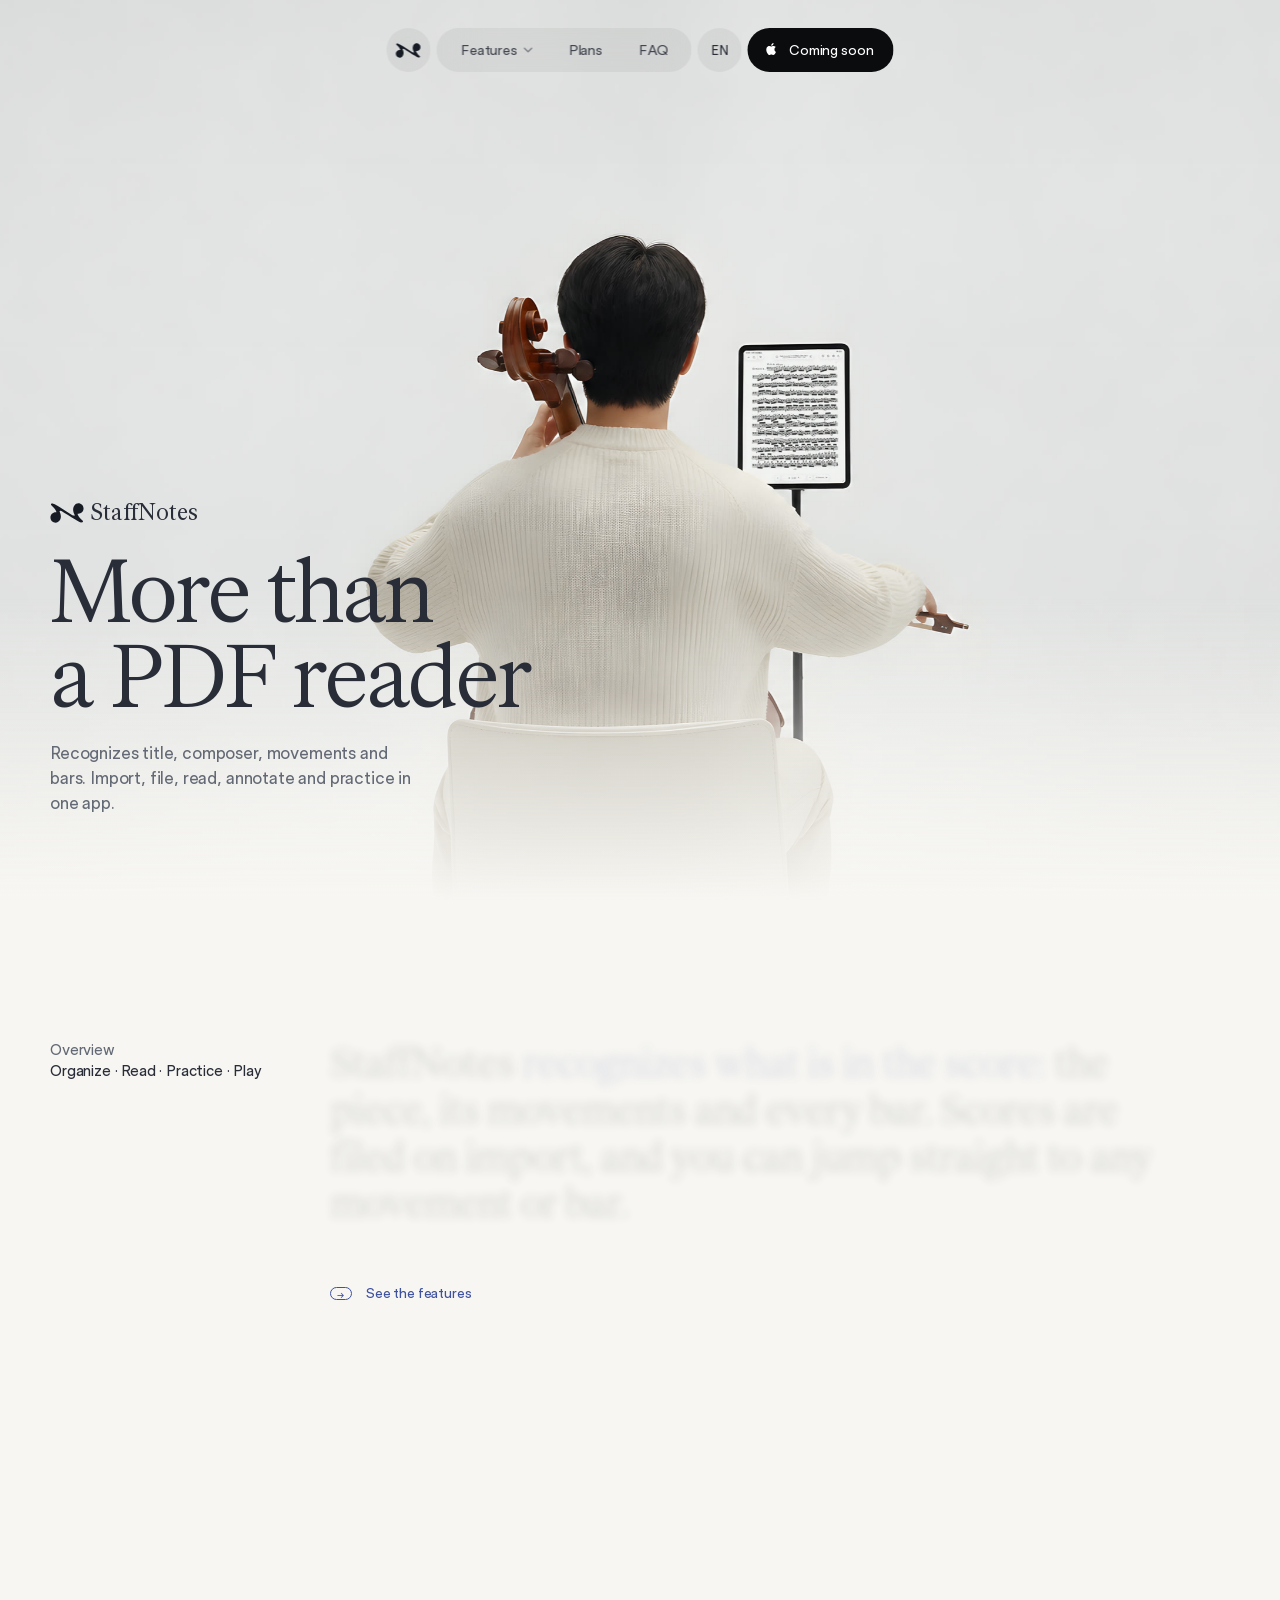
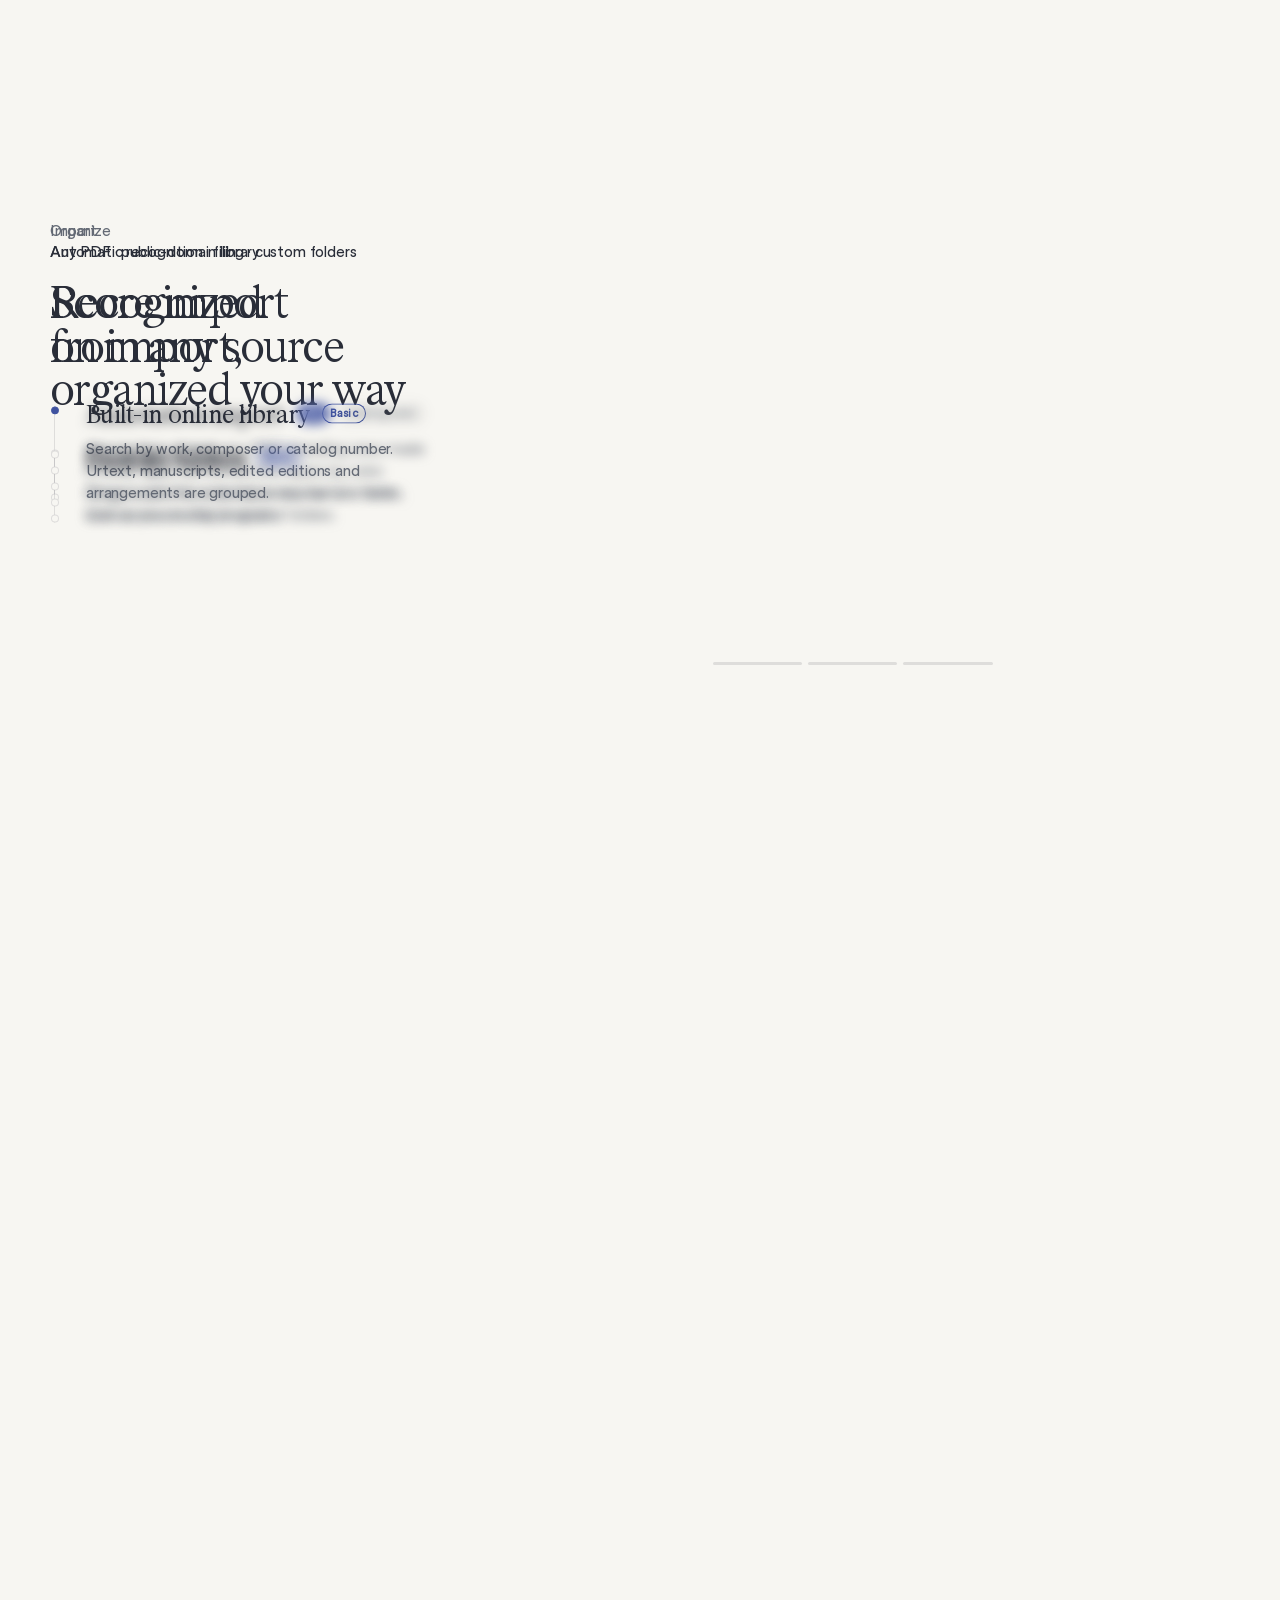
==== commit 3ad3d324: "修整一张谱故事的整理、翻谱与换机过场" ====
--- a/index.html
+++ b/index.html
@@ -20,8 +20,8 @@
 @font-face{font-family:"Timeless Serif";src:url(assets/TimelessSerif-Book.ttf) format("truetype");font-display:swap}
 @font-face{font-family:"Timeless Sans";src:url(assets/TimelessSans-W460.ttf) format("truetype");font-display:swap}
 /* 中文衬线：App 文件夹名用的思源宋体，取 Regular 一档；只截官网用到的字（字体许可 assets/sn-serif-OFL.txt） */
-@font-face{font-family:"SN Serif SC";src:url(assets/sn-serif-sc.woff2?v=9e9ac5f3) format("woff2");font-display:swap}
-@font-face{font-family:"SN Serif TC";src:url(assets/sn-serif-tc.woff2?v=9e2e0c9d) format("woff2");font-display:swap}
+@font-face{font-family:"SN Serif SC";src:url(assets/sn-serif-sc.woff2?v=02eb800e) format("woff2");font-display:swap}
+@font-face{font-family:"SN Serif TC";src:url(assets/sn-serif-tc.woff2?v=918ab453) format("woff2");font-display:swap}
 :root{
   --paper:#F7F6F2;--card:#FFFFFF;--well:#EAECEB;--ink:#292D38;--ink2:#646A75;--line:rgba(41,45,56,.12);
   --blue:#3F529F;--night:#171B24;--night2:#232936;--blue-n:#B0BBF0;--on-night:#EEEDE8;--on-night2:#8E94A3;
@@ -437,9 +437,9 @@
   .big .w{opacity:1;filter:none}
 }
 </style>
-<link rel="stylesheet" href="components/r13/dot-r13.css?v=98dfcfb5">
-<link rel="stylesheet" href="components/r13/onescore-r13.css?v=98dfcfb5">
-<script src="components/r13/i18n-r13.js?v=98dfcfb5"></script>
+<link rel="stylesheet" href="components/r13/dot-r13.css?v=f81e33a6">
+<link rel="stylesheet" href="components/r13/onescore-r13.css?v=f81e33a6">
+<script src="components/r13/i18n-r13.js?v=f81e33a6"></script>
 </head>
 <body>
 <svg width="0" height="0" style="position:absolute" aria-hidden="true"><symbol id="sn-mark" viewBox="145 248 510 302"><g data-key="q8xqzuy8nm" transform="translate(400 399.3127136230469) rotate(-90) scale(1 -1)"><path  transform="scale(1.1682242990654206) translate(-125 -214)" d="M92 132C91 128 90 123 90 120C91 116 93 114 97 114C107 114 123 126 130 128C141 132 155 135 169 135C178 135 187 133 195 131C205 129 214 124 223 118C238 106 250 88 250 67C250 30 220 0 183 0C146 0 116 30 116 67V77C83 77 33 17 26 11C22 9 19 7 16 7C8 7 4 18 4 28V34C7 57 24 83 37 102C50 120 59 139 71 157C89 187 108 216 125 246C131 255 155 284 155 300C155 303 154 306 152 308C151 309 149 310 147 310C139 310 126 302 120 300C109 296 95 293 81 293C72 293 63 295 55 297C45 299 36 304 27 310C12 322 0 340 0 361C0 398 30 428 67 428C104 428 134 398 134 361V351C167 351 217 411 224 417C230 421 233 421 235 421C244 421 247 416 247 408C247 382 213 327 206 316L104 155C101 150 95 141 92 132Z"/></g></symbol></svg>
@@ -455,6 +455,7 @@
       <a href="#read" data-s="read">Read</a>
       <a href="#practice" data-s="practice">Practice</a>
       <a href="#play" data-s="play">Play</a>
+      <a href="#sync" data-s="sync">Sync</a>
       <a href="#stats" data-s="stats">Stats</a>
     </div></div>
     <a href="#pricing" data-s="pricing">Plans</a>
@@ -487,13 +488,13 @@
 <!-- ONE SCORE (r13): one K. 545 from the dropped PDF to one portrait reader, full page, that tells every feature with the original demos. components/r13/onescore-r13.js drives it -->
 <section class="show os" id="organize" data-theme="light">
   <div class="os-track wrap">
-    <div class="os-mark" id="features"></div><div class="os-mark" id="import"></div><div class="os-mark" id="read"></div><div class="os-mark" id="practice"></div><div class="os-mark" id="play"></div>
+    <div class="os-mark" id="features"></div><div class="os-mark" id="import"></div><div class="os-mark" id="read"></div><div class="os-mark" id="practice"></div><div class="os-mark" id="play"></div><div class="os-mark" id="sync"></div>
     <div class="os-pin">
       <div class="os-stage">
         <div class="os-sbox"><div class="fx-sim" data-sim="r13/story-r13" data-drive="scroll"></div></div>
-        <div class="fx-prog"><div class="on"><button><i></i></button><button><i></i></button><button><i></i></button></div><div><button><i></i></button><button><i></i></button><button><i></i></button></div></div>
+        <div class="fx-prog"><div class="on"><button><i></i></button><button><i></i></button><button><i></i></button></div><div><button><i></i></button><button><i></i></button><button><i></i></button><button><i></i></button><button><i></i></button></div></div>
         <div class="os-rbox"><div class="sim" data-sim="r13/reader-r13" data-drive="scroll"></div></div>
-        <div class="os-rprog"><div data-ch="pen"><button><i></i></button><button><i></i></button><button><i></i></button><button><i></i></button><button><i></i></button></div><div data-ch="lay"><button><i></i></button><button><i></i></button></div><div data-ch="dict"><button><i></i></button><button><i></i></button></div><div data-ch="prac"><button><i></i></button><button><i></i></button><button><i></i></button></div><div data-ch="am"><button><i></i></button><button><i></i></button></div><div data-ch="turn"><button><i></i></button><button><i></i></button><button><i></i></button></div><div data-ch="bar"><button><i></i></button><button><i></i></button><button><i></i></button></div><div data-ch="fol"><button><i></i></button><button><i></i></button></div><div data-ch="sync"><button><i></i></button><button><i></i></button><button><i></i></button><button><i></i></button></div></div>
+        <div class="os-rprog"><div data-ch="pen"><button><i></i></button><button><i></i></button><button><i></i></button><button><i></i></button><button><i></i></button></div><div data-ch="lay"><button><i></i></button><button><i></i></button></div><div data-ch="dict"><button><i></i></button><button><i></i></button></div><div data-ch="prac"><button><i></i></button><button><i></i></button><button><i></i></button></div><div data-ch="am"><button><i></i></button><button><i></i></button></div><div data-ch="turn"><button><i></i></button><button><i></i></button><button><i></i></button><button><i></i></button></div><div data-ch="bar"><button><i></i></button><button><i></i></button><button><i></i></button></div><div data-ch="fol"><button><i></i></button><button><i></i></button></div><div data-ch="sync"><button><i></i></button><button><i></i></button><button><i></i></button><button><i></i></button></div></div>
       </div>
       <div class="os-copy">
       <div class="fx-copy">
@@ -510,14 +511,16 @@
         </div>
         </div>
         <div class="fx-blk">
-        <div class="label"><span>Organize</span>Automatic recognition · filing · composer folders</div>
-        <h2 class="sec-title"><span class="ln">Automatic</span> <span class="ln">score recognition</span></h2>
+        <div class="label"><span>Organize</span>Automatic recognition · filing · custom folders</div>
+        <h2 class="sec-title"><span class="ln">Recognized on import,</span> <span class="ln">organized your way</span></h2>
         <div class="fx-run">
-        <div class="fx-nodes"><i></i><i></i><i></i></div>
+        <div class="fx-nodes" style="--n:4"><i></i><i></i><i></i><i></i><i></i></div>
         <div class="fx-beats">
           <div class="fx-beat"><h3>Score recognition <b class="basic-tag">Basic</b></h3><p>Title, composer, catalog number and the start page of each movement.</p></div>
           <div class="fx-beat"><h3>Auto filing <b class="basic-tag">Basic</b></h3><p>Saved to the library by composer and period, and named automatically.</p></div>
           <div class="fx-beat"><h3>Composer folders <b class="basic-tag">Basic</b></h3><p>The library makes a folder for each composer.</p></div>
+          <div class="fx-beat"><h3>Custom folders <b class="basic-tag">Basic</b></h3><p>Group scores for a recital, a teacher or a term. One score can stay in several folders.</p></div>
+          <div class="fx-beat"><h3>Reorder scores <b class="basic-tag">Basic</b></h3><p>Drag to set the order inside any custom folder, such as your recital program.</p></div>
         </div>
         </div>
         </div>
@@ -571,14 +574,15 @@
             <li tabindex="0" role="button">Panel layouts <b class="basic-tag">Basic</b><span>Dock it to any edge, fold it into a bar, or tuck it into the top bar.</span></li>
           </ul>
         </div>
-        <div class="os-chcopy sk-g on" data-ch="turn" data-side="R" data-beats="3">
-          <div class="label"><span>Page turns</span>Page preview · Go to Page · movement jump</div>
+        <div class="os-chcopy sk-g on" data-ch="turn" data-side="R" data-beats="4">
+          <div class="label"><span>Page turns</span>Page preview · Go to Page · movement · folder</div>
           <h2 class="sec-title">Page and movement jump</h2>
-          <p>The whole work is one PDF. The page bar at the bottom reaches any page.</p>
+          <p>Reach any page or movement from the bottom bar, or play straight through a custom folder in order.</p>
           <ul>
             <li tabindex="0" role="button">Page preview <b class="basic-tag">Basic</b><span>Drag along the page bar to preview each page.</span></li>
             <li tabindex="0" role="button">Go to Page <b class="basic-tag">Basic</b><span>Type a page number to go to that page.</span></li>
             <li tabindex="0" role="button">Movement jump <b class="basic-tag">Basic</b><span>One tap to the start of any movement, with its first line highlighted.</span></li>
+            <li tabindex="0" role="button">Play through a folder <b class="basic-tag">Basic</b><span>Opened from a custom folder, turning past the last page opens the next score, with previous and next scores at the ends of the bar.</span></li>
           </ul>
         </div>
         <div class="os-chcopy sk-g on" data-ch="bar" data-side="L" data-beats="3">
@@ -625,29 +629,10 @@
         <p class="rv" style="--i:1">Time is counted while a score is open. No timer to start, and your records follow your account to a new iPad.</p>
       </div>
       <div class="sim" data-sim="stats" aria-label="Sample statistics for one month"></div>
-      <script src="components/stats.js?v=98dfcfb5" defer></script>
+      <script src="components/stats.js?v=f81e33a6" defer></script>
     </div>
 </section>
 
-<!-- FOLDERS: your own folders, made by hand in the library's select mode (components/r13/folders-r13.js) -->
-<section id="folders" data-theme="light" data-nav="organize">
-  <div class="fo wrap">
-    <div class="fo-copy sk-g on">
-      <div class="label rv"><span>Organize</span>Your own folders · one score in several</div>
-      <h2 class="sec-title rv"><span class="ln">Your own folders,</span> <span class="ln">for any score</span></h2>
-      <p class="rv" style="--i:1">Make folders for a recital, a teacher or a term, and put any score in them.</p>
-      <ul class="rv" style="--i:2">
-        <li tabindex="0" role="button">Select scores <b class="basic-tag">Basic</b><span>Tap Select, then the scores. Each is numbered in the order you pick it.</span></li>
-        <li tabindex="0" role="button">New folder <b class="basic-tag">Basic</b><span>Name it, and the selected scores go straight in.</span></li>
-        <li tabindex="0" role="button">Add to folder <b class="basic-tag">Basic</b><span>Add more at any time. A score can be in several folders.</span></li>
-      </ul>
-    </div>
-    <div class="fo-stage">
-      <div class="sim" data-sim="r13/folders-r13" aria-label="Selecting scores in the library, making a folder and adding a score to it"></div>
-      <div class="fx-prog fo-prog"><button type="button"><i></i></button><button type="button"><i></i></button><button type="button"><i></i></button></div>
-    </div>
-  </div>
-</section>
 
 <!-- BAND: the next two reading features are Pro -->
 <section class="band" id="band" data-theme="dark">
@@ -723,7 +708,7 @@
   <footer class="wrap">
     <div class="cols">
       <div class="brand" style="font-size:20px"><span class="bm"><svg class="mk"><use href="#sn-mark"/></svg></span>StaffNotes</div>
-      <div><div class="n">Pages</div><ul><li><a href="#import">Import</a></li><li><a href="#organize">Organize</a></li><li><a href="#read">Read</a></li><li><a href="#practice">Practice</a></li><li><a href="#play">Play</a></li><li><a href="#stats">Statistics</a></li><li><a href="#pricing">Plans</a></li><li><a href="#faq">FAQ</a></li></ul></div>
+      <div><div class="n">Pages</div><ul><li><a href="#import">Import</a></li><li><a href="#organize">Organize</a></li><li><a href="#read">Read</a></li><li><a href="#practice">Practice</a></li><li><a href="#play">Play</a></li><li><a href="#sync">Cloud Sync</a></li><li><a href="#stats">Statistics</a></li><li><a href="#pricing">Plans</a></li><li><a href="#faq">FAQ</a></li></ul></div>
       <div><div class="n">Contact</div><ul><li><a href="#">Support</a></li><li><a href="#">Press kit</a></li></ul></div>
     </div>
     <div class="legal"><a href="#">Privacy Policy</a><a href="#">Terms of Use</a><span>© 2026 StaffNotes</span></div>
@@ -738,7 +723,7 @@
 (()=>{
   const L = document.documentElement.lang;
   if(!/^zh/.test(L) || !window.Intl || !Intl.Segmenter) return;
-  const KEEP = new RegExp('AI 位置識別|AI 位置识别|AI 自动翻谱|AI 自動翻譜|作曲家文件夹|作曲家資料夾|練習時長統計|练习时长统计|小節號面板|小節號顯示|小节号显示|小节号面板|边弹边跟谱|邊彈邊跟譜|乐章跳转|乐谱识别|位置識別|位置识别|公版乐谱|公版樂譜|划词翻译|劃詞翻譯|图层分组|图层管理|圖層分組|圖層管理|在线曲库|套索工具|小節識別|小節跳轉|小节识别|小节跳转|录音合集|形状工具|形狀工具|手写标注|手势撤销|手勢復原|手寫標註|标注分层|标注导入|樂章跳轉|樂譜識別|標註分層|標註匯入|画笔工具|畫筆工具|線上曲庫|練習工具|練習時長|练习工具|练习时长|自动命名|自动归档|自动翻谱|自动识别|自動命名|自動歸檔|自動翻譜|自動識別|詞典搜尋|词典搜索|錄音合集|頁面跳轉|頁面預覽|页面跳转|页面预览|上一步|上一笔|上一筆|上一頁|上一页|下一个|下一個|下一頁|下一页|云同步|作品号|作品號|作曲家|剪貼簿|剪贴板|區域性|单线笔|参考音|參考音|双钢琴|單線筆|图书馆|圖書館|小節號|小节号|扫描件|掃描件|播放器|改編版|改编版|文件名|文件夹|未找到|校音器|歌唱性|生卒年|節拍器|編訂版|編訂者|编订版|编订者|自定义|自定義|节拍器|荧光笔|螢光筆|装饰音|裝飾音|該小節|調音器|该小节|資料夾|起始頁|起始页|近七日|鋼琴家|钢琴家|閱讀器|阅读器|雙鋼琴|雲同步|頁碼條|页码条|麥克風|麦克风|一鍵|一键|上台|上課|上课|下載|下载|中文|乐句|乐章|乐谱|书写|任一|任意|位置|作品|保留|停靠|儲存|免費|免费|內建|全曲|八度|公版|其他|内置|分享|分层|分層|分組|分组|分譜|分谱|切换|切換|划词|删除|刪除|剪下|剪切|副本|劃詞|力度|功能|包括|匯入|匯出|匹配|单个|双击|双指|发声|另含|合集|同一|命名|單個|图层|圆形|圓形|圖層|在线|复制|大調|大调|套索|字段|字母|存入|定位|定速|实时|實時|导入|导出|小調|小调|局部|工具|已有|常称|常稱|底部|开头|开谱|弱起|弹到|彈到|当前|录音|形状|形狀|復原|德語|德语|成条|成條|手写|手动|手動|手寫|手指|手稿|打开|折叠|拍号|拍號|拖动|拖動|持續|持续|指法|按天|按月|搜尋|搜索|摺疊|撤销|播放|支援|收录|收錄|改动|改動|改編|改编|数据|整頁|整页|整首|方框|方案|无需|日均|时期|时长|显示|時期|時長|曲名|曲库|曲庫|曲目|書寫|最后|最後|本机|本機|本頁|本页|术语|柔緩|柔缓|查找|查詢|标准|标出|标注|概覽|概览|樂句|樂章|樂譜|標出|標準|標註|檔名|檔案|欄位|正在|步态|步態|每种|每種|每組|每组|沟通|渐弱|渐强|溝通|滑鼠|演奏|漸弱|漸強|点按|点选|無需|版本|画笔|畫筆|當前|發聲|直線|直线|看譜|看谱|移动|移動|管理|箭头|箭頭|粗細|粗细|粘贴|系統|系统|統計|線上|編號|編訂|練習|繪製|练习|绘制|统计|编号|编订|翻譜|翻譯|翻译|翻谱|翻頁|翻页|老师|老師|自动|自動|英文|蜡笔|蠟筆|行板|術語|表情|複製|規整|规整|解鎖|解锁|訂閱|計時|記錄|詞典|詞條|該頁|語境|語言|調性|識別|譜上|譜旁|譜面|计时|订阅|记录|识别|词典|词条|该页|语境|语言|调性|谱上|谱旁|谱面|貼上|資料|跟譜|跟谱|跟踪|跟蹤|跳轉|跳转|輕巧|輕點|輸入|轻巧|轻点|输入|边缘|选择|逐頁|逐页|速度|選取|選擇|邊緣|释义|釋義|重音|錄音|鎖定|锁定|長按|长按|閃動|開啟|開譜|開頭|闪动|随拍|隐藏|隨拍|隱藏|雙指|雙擊|面板|音乐|音樂|音高|韵致|韻致|頁碼|頁面|頂欄|預覽|顏色|顯示|页码|页面|顶栏|预览|颜色|高亮|點按|點選|鼠标', 'g');
+  const KEEP = new RegExp('按文件夹顺序连播|依資料夾順序連播|AI 位置識別|调整曲目顺序|調整曲目順序|AI 位置识别|AI 自动翻谱|AI 自動翻譜|作曲家文件夹|作曲家資料夾|練習時長統計|练习时长统计|小節號面板|小節號顯示|小节号显示|小节号面板|边弹边跟谱|邊彈邊跟譜|自建文件夹|自建資料夾|曲目连播|曲目連播|连播切换|連播切換|调整顺序|調整順序|演出曲目|乐章跳转|乐谱识别|位置識別|位置识别|公版乐谱|公版樂譜|划词翻译|劃詞翻譯|图层分组|图层管理|圖層分組|圖層管理|在线曲库|套索工具|小節識別|小節跳轉|小节识别|小节跳转|录音合集|形状工具|形狀工具|手写标注|手势撤销|手勢復原|手寫標註|标注分层|标注导入|樂章跳轉|樂譜識別|標註分層|標註匯入|画笔工具|畫筆工具|線上曲庫|練習工具|練習時長|练习工具|练习时长|自动命名|自动归档|自动翻谱|自动识别|自動命名|自動歸檔|自動翻譜|自動識別|詞典搜尋|词典搜索|錄音合集|頁面跳轉|頁面預覽|页面跳转|页面预览|節目單|曲目单|独奏会|獨奏會|下一首|上一首|上一步|上一笔|上一筆|上一頁|上一页|下一个|下一個|下一頁|下一页|云同步|作品号|作品號|作曲家|剪貼簿|剪贴板|區域性|单线笔|参考音|參考音|双钢琴|單線筆|图书馆|圖書館|小節號|小节号|扫描件|掃描件|播放器|改編版|改编版|文件名|文件夹|未找到|校音器|歌唱性|生卒年|節拍器|編訂版|編訂者|编订版|编订者|自定义|自定義|节拍器|荧光笔|螢光筆|装饰音|裝飾音|該小節|調音器|该小节|資料夾|起始頁|起始页|近七日|鋼琴家|钢琴家|閱讀器|阅读器|雙鋼琴|雲同步|頁碼條|页码条|麥克風|麦克风|一鍵|一键|上台|上課|上课|下載|下载|中文|乐句|乐章|乐谱|书写|任一|任意|位置|作品|保留|停靠|儲存|免費|免费|內建|全曲|八度|公版|其他|内置|分享|分层|分層|分組|分组|分譜|分谱|切换|切換|划词|删除|刪除|剪下|剪切|副本|劃詞|力度|功能|包括|匯入|匯出|匹配|单个|双击|双指|发声|另含|合集|同一|命名|單個|图层|圆形|圓形|圖層|在线|复制|大調|大调|套索|字段|字母|存入|定位|定速|实时|實時|导入|导出|小調|小调|局部|工具|已有|常称|常稱|底部|开头|开谱|弱起|弹到|彈到|当前|录音|形状|形狀|復原|德語|德语|成条|成條|手写|手动|手動|手寫|手指|手稿|打开|折叠|拍号|拍號|拖动|拖動|持續|持续|指法|按天|按月|搜尋|搜索|摺疊|撤销|播放|支援|收录|收錄|改动|改動|改編|改编|数据|整頁|整页|整首|方框|方案|无需|日均|时期|时长|显示|時期|時長|曲名|曲库|曲庫|曲目|書寫|最后|最後|本机|本機|本頁|本页|术语|柔緩|柔缓|查找|查詢|标准|标出|标注|概覽|概览|樂句|樂章|樂譜|標出|標準|標註|檔名|檔案|欄位|正在|步态|步態|每种|每種|每組|每组|沟通|渐弱|渐强|溝通|滑鼠|演奏|漸弱|漸強|点按|点选|無需|版本|画笔|畫筆|當前|發聲|直線|直线|看譜|看谱|移动|移動|管理|箭头|箭頭|粗細|粗细|粘贴|系統|系统|統計|線上|編號|編訂|練習|繪製|练习|绘制|统计|编号|编订|翻譜|翻譯|翻译|翻谱|翻頁|翻页|老师|老師|自动|自動|英文|蜡笔|蠟筆|行板|術語|表情|複製|規整|规整|解鎖|解锁|訂閱|計時|記錄|詞典|詞條|該頁|語境|語言|調性|識別|譜上|譜旁|譜面|计时|订阅|记录|识别|词典|词条|该页|语境|语言|调性|谱上|谱旁|谱面|貼上|資料|跟譜|跟谱|跟踪|跟蹤|跳轉|跳转|輕巧|輕點|輸入|轻巧|轻点|输入|边缘|选择|逐頁|逐页|速度|選取|選擇|邊緣|释义|釋義|重音|錄音|鎖定|锁定|長按|长按|閃動|開啟|開譜|開頭|闪动|随拍|隐藏|隨拍|隱藏|雙指|雙擊|面板|音乐|音樂|音高|韵致|韻致|頁碼|頁面|頂欄|預覽|顏色|顯示|页码|页面|顶栏|预览|颜色|高亮|點按|點選|鼠标', 'g');
   const seg = new Intl.Segmenter(L, {granularity:'word'}), HAN = /^\p{Script=Han}+$/u;
   const PRE = /^[每一二两兩三四五几幾本这這那各某该該此第整全单單首]+$/u;   // 往后黏：每一小节、本页、第一
   const BACK = '的了吗嗎呢吧着著过過们們地得后後里裡时時中内內旁';         // 往前黏：下载后、文件夹里
@@ -811,7 +796,7 @@
 function simFactory(name){
   return simFiles[name] ??= new Promise(done=>{
     if(SNSims[name]) return done(SNSims[name]);
-    const s=document.createElement('script'); s.src=`components/${name}.js?v=98dfcfb5`; s.async=true;
+    const s=document.createElement('script'); s.src=`components/${name}.js?v=f81e33a6`; s.async=true;
     s.onload=()=>done(SNSims[name]||null); s.onerror=()=>{ s.remove(); done(null); };
     document.head.appendChild(s);
   });
@@ -1010,6 +995,6 @@
 /* FAQ */
 $$('.qa button').forEach(b=>b.onclick=()=>{ const q=b.parentElement, was=q.classList.contains('open'); $$('.qa').forEach(x=>x.classList.remove('open')); if(!was) q.classList.add('open'); });
 </script>
-<script src="components/r13/onescore-r13.js?v=98dfcfb5"></script>
+<script src="components/r13/onescore-r13.js?v=f81e33a6"></script>
 </body>
 </html>
--- a/components/r13/onescore-r13.css
+++ b/components/r13/onescore-r13.css
@@ -28,7 +28,7 @@
 .os-rprog button:focus-visible{outline:2px solid var(--blue);outline-offset:2px;border-radius:4px}
 .os-copy{position:absolute;inset:0;pointer-events:none}
 .os .fx-copy{position:absolute;left:0;top:50%;transform:translateY(-50%);pointer-events:auto}
-/* Organize 左栏和各章一样：小标签、大标题，下面是四拍的节点线和文案 */
+/* Organize 左栏和各章一样：小标签、大标题，下面是节点线和文案 */
 .os .fx-copy{padding-left:0}
 .os .fx-copy .label{margin-bottom:18px}
 .os .fx-copy h2.sec-title{font-size:clamp(36px,3.4vw,58px);margin-bottom:34px}
@@ -37,11 +37,11 @@
 .os .fx-nodes{left:4px}
 .os .fx-beat h3{font-size:clamp(24px,1.8vw,30px);margin-bottom:12px}
 .os .fx-beat p{font-size:15px}
-/* r17：导入、整理两块文案叠在 .fx-copy 同一格里，拍 1–3 亮导入那块，拍 4 起亮整理那块；每块一条三节点的线，进度条也分两组 */
+/* 导入、整理两块文案叠在 .fx-copy 同一格里，拍 1–3 亮导入那块，拍 4–8 亮整理那块；节点线按 --n 分段，进度条也分两组 */
 .os .fx-copy{display:grid}
 .os .fx-blk{grid-area:1/1;opacity:0;transform:translateY(10px);transition:opacity .25s ease,transform 0s .25s;pointer-events:none}
 .os .fx-blk.on{opacity:1;transform:none;transition:opacity .45s var(--ease) .2s,transform .6s var(--ease) .2s;pointer-events:auto}
-.os .fx-nodes::before{height:calc(var(--b,0)*100%/2)}
+.os .fx-nodes::before{height:calc(var(--b,0)*100%/var(--n,2))}
 .os .fx-prog>div{display:none;gap:6px;flex:1}
 .os .fx-prog>div.on{display:flex}
 /* 各章文案借了 .sk-g 的样子，淡入淡出完全跟翻页走，不要它自带的过渡；说明跟着当前那一站展开 */
@@ -63,28 +63,17 @@
 .soon-tag{box-shadow:inset 0 0 0 1px rgba(41,45,56,.35)}
 .exp-tag{background:rgba(41,45,56,.08)}
 .fx-beat h3 .soon-tag{vertical-align:6px}
-/* 统计单独一块，在在线曲库后面、Pro 横条前面 */
+/* 统计单独一块，接在云同步后面、Pro 横条前面 */
 #stats{padding:150px 0 120px}
 /* stats.js 自带一条旧规则把 .st 往上提了约 150px（原来接在别的块下面），这里要压过它，跟上一块留出正常间距（小谭 2026-11-15） */
 section#stats .st{margin-top:0}
 /* 标题照在线曲库排：小标签、大标题、一段说明 */
 #stats .st-top{margin-bottom:56px}
 #stats .st-top p{color:var(--ink2);max-width:400px;margin-top:22px;font-size:16px}
-/* 自建文件夹单独一块，接在统计后面：左边章节文字（同一张谱里各章的排法），右边图书馆演示和三段进度条 */
-#folders{padding:150px 0 120px}
-#folders .fo{display:grid;grid-template-columns:minmax(0,.9fr) minmax(0,1.1fr);gap:clamp(40px,6vw,96px);align-items:center}
-#folders .fo-copy{pointer-events:auto}
-#folders .fo-stage{display:grid;justify-items:center;gap:18px}
-#folders .sim{aspect-ratio:640/610;width:min(100%,calc(74vh * 640 / 610))}
-@media (max-width:900px){
-  #folders{padding:110px 0 80px}
-  #folders .fo{grid-template-columns:minmax(0,1fr);gap:36px}
-  #folders .sim{width:100%}
-}
 @media (max-width:900px){
   #stats{padding:110px 0 80px}
   #stats .st-top{margin-bottom:36px}
-  /* Menu 展开：功能、方案、常见问题竖排，挂在菜单条下面；点「功能」在原地展开五章 */
+  /* Menu 展开：功能、方案、常见问题竖排，挂在菜单条下面；点「功能」在原地展开七项 */
   .nav.open .links{display:flex;position:absolute;top:52px;left:var(--mx,50%);transform:translateX(-50%);flex-direction:column;align-items:stretch;height:auto;padding:8px;border-radius:18px;background:rgba(246,246,244,.96);box-shadow:0 12px 40px -12px rgba(41,45,56,.25)}
   .nav.open.dark .links{background:rgba(28,30,36,.96)}
   .nav.open .links a{line-height:44px;padding:0 28px;text-align:center}
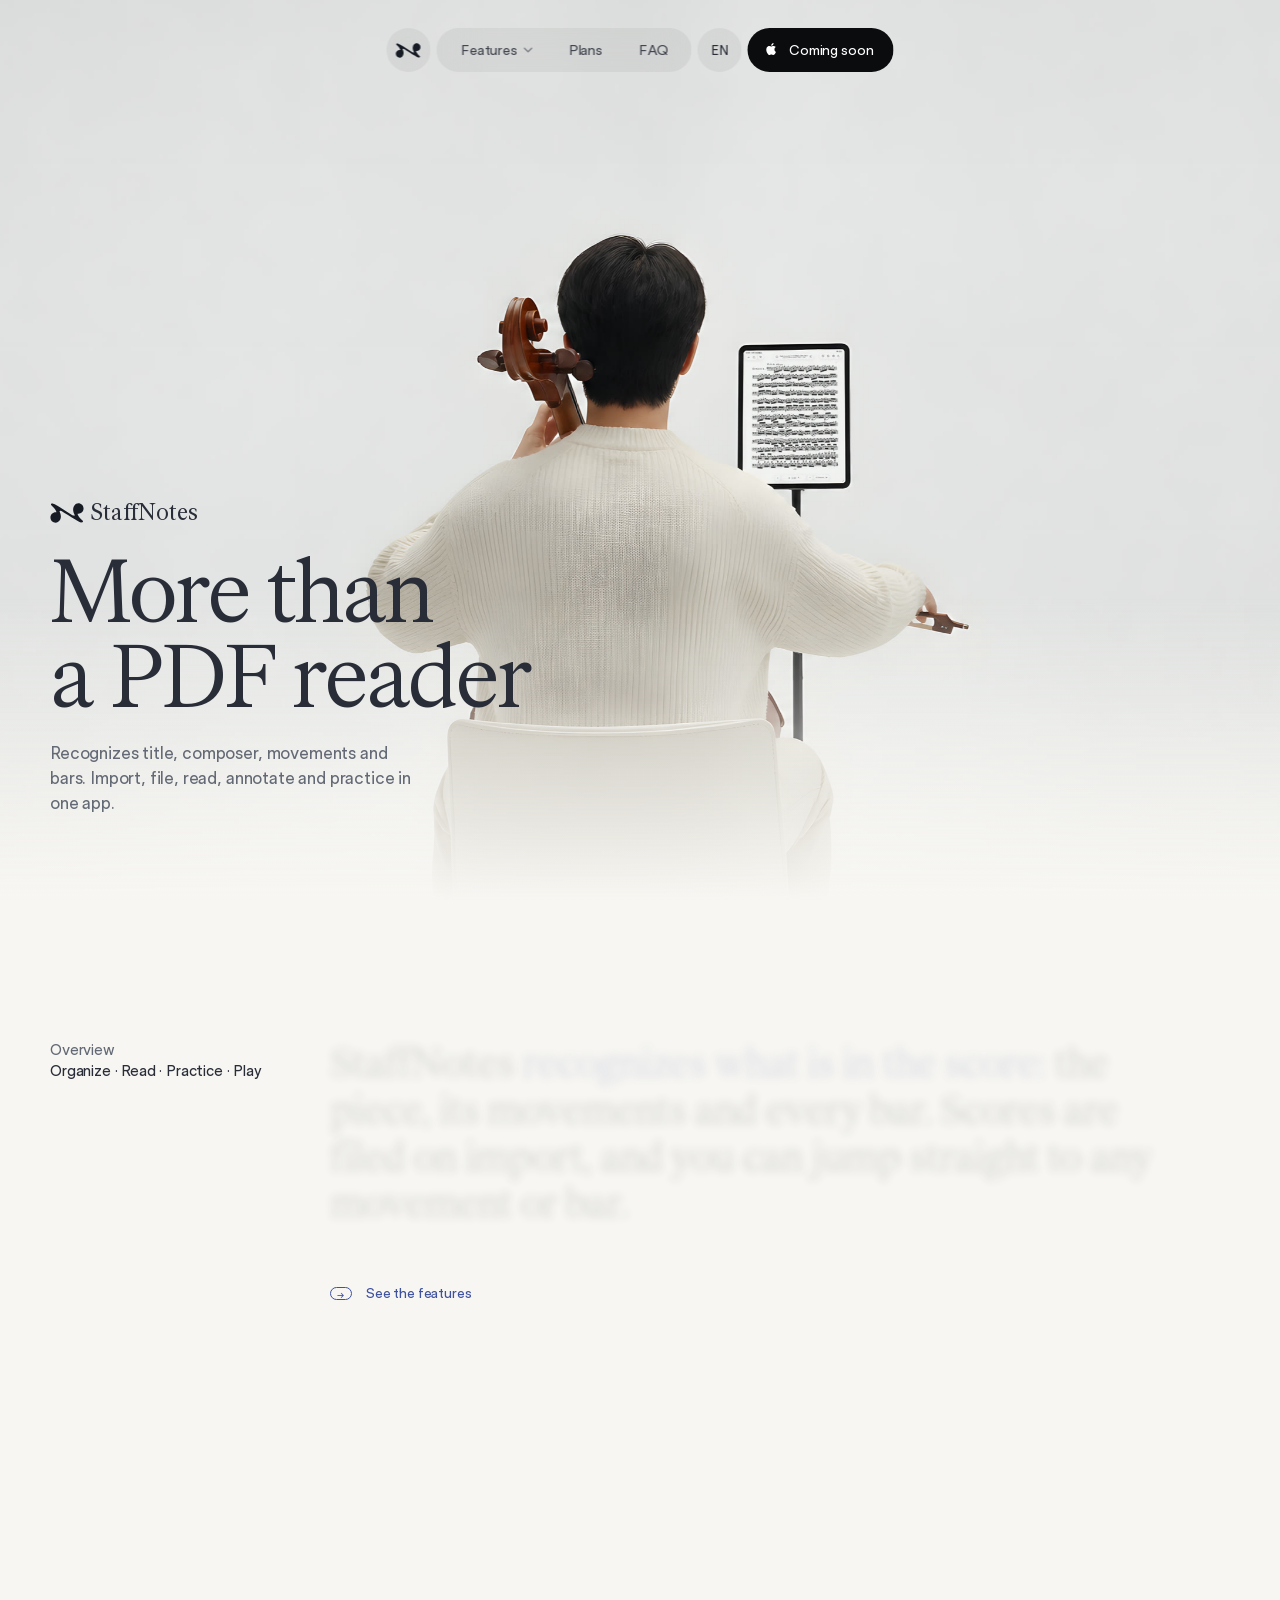
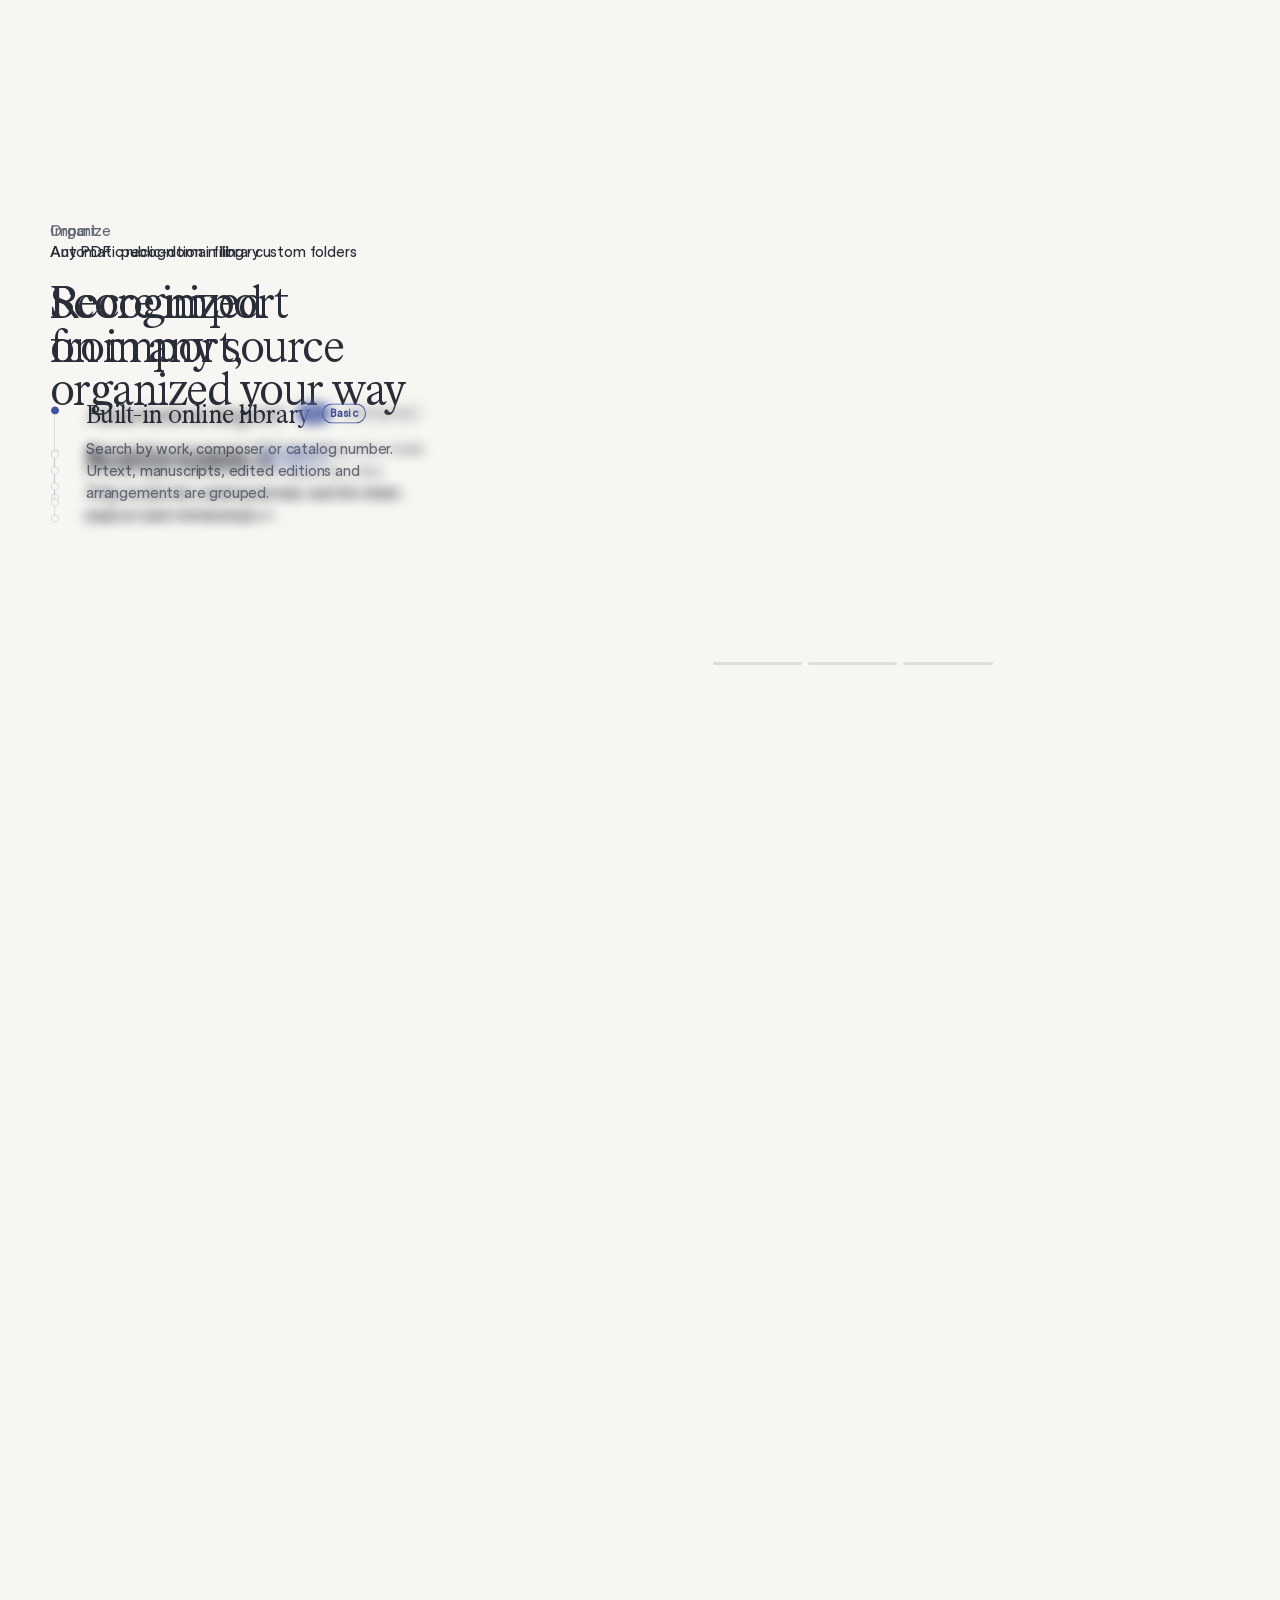
==== commit 02182637: "允许本学期文件夹标题折行" ====
--- a/index.html
+++ b/index.html
@@ -437,9 +437,9 @@
   .big .w{opacity:1;filter:none}
 }
 </style>
-<link rel="stylesheet" href="components/r13/dot-r13.css?v=f81e33a6">
-<link rel="stylesheet" href="components/r13/onescore-r13.css?v=f81e33a6">
-<script src="components/r13/i18n-r13.js?v=f81e33a6"></script>
+<link rel="stylesheet" href="components/r13/dot-r13.css?v=fe1f7abe">
+<link rel="stylesheet" href="components/r13/onescore-r13.css?v=fe1f7abe">
+<script src="components/r13/i18n-r13.js?v=fe1f7abe"></script>
 </head>
 <body>
 <svg width="0" height="0" style="position:absolute" aria-hidden="true"><symbol id="sn-mark" viewBox="145 248 510 302"><g data-key="q8xqzuy8nm" transform="translate(400 399.3127136230469) rotate(-90) scale(1 -1)"><path  transform="scale(1.1682242990654206) translate(-125 -214)" d="M92 132C91 128 90 123 90 120C91 116 93 114 97 114C107 114 123 126 130 128C141 132 155 135 169 135C178 135 187 133 195 131C205 129 214 124 223 118C238 106 250 88 250 67C250 30 220 0 183 0C146 0 116 30 116 67V77C83 77 33 17 26 11C22 9 19 7 16 7C8 7 4 18 4 28V34C7 57 24 83 37 102C50 120 59 139 71 157C89 187 108 216 125 246C131 255 155 284 155 300C155 303 154 306 152 308C151 309 149 310 147 310C139 310 126 302 120 300C109 296 95 293 81 293C72 293 63 295 55 297C45 299 36 304 27 310C12 322 0 340 0 361C0 398 30 428 67 428C104 428 134 398 134 361V351C167 351 217 411 224 417C230 421 233 421 235 421C244 421 247 416 247 408C247 382 213 327 206 316L104 155C101 150 95 141 92 132Z"/></g></symbol></svg>
@@ -629,7 +629,7 @@
         <p class="rv" style="--i:1">Time is counted while a score is open. No timer to start, and your records follow your account to a new iPad.</p>
       </div>
       <div class="sim" data-sim="stats" aria-label="Sample statistics for one month"></div>
-      <script src="components/stats.js?v=f81e33a6" defer></script>
+      <script src="components/stats.js?v=fe1f7abe" defer></script>
     </div>
 </section>
 
@@ -796,7 +796,7 @@
 function simFactory(name){
   return simFiles[name] ??= new Promise(done=>{
     if(SNSims[name]) return done(SNSims[name]);
-    const s=document.createElement('script'); s.src=`components/${name}.js?v=f81e33a6`; s.async=true;
+    const s=document.createElement('script'); s.src=`components/${name}.js?v=fe1f7abe`; s.async=true;
     s.onload=()=>done(SNSims[name]||null); s.onerror=()=>{ s.remove(); done(null); };
     document.head.appendChild(s);
   });
@@ -995,6 +995,6 @@
 /* FAQ */
 $$('.qa button').forEach(b=>b.onclick=()=>{ const q=b.parentElement, was=q.classList.contains('open'); $$('.qa').forEach(x=>x.classList.remove('open')); if(!was) q.classList.add('open'); });
 </script>
-<script src="components/r13/onescore-r13.js?v=f81e33a6"></script>
+<script src="components/r13/onescore-r13.js?v=fe1f7abe"></script>
 </body>
 </html>
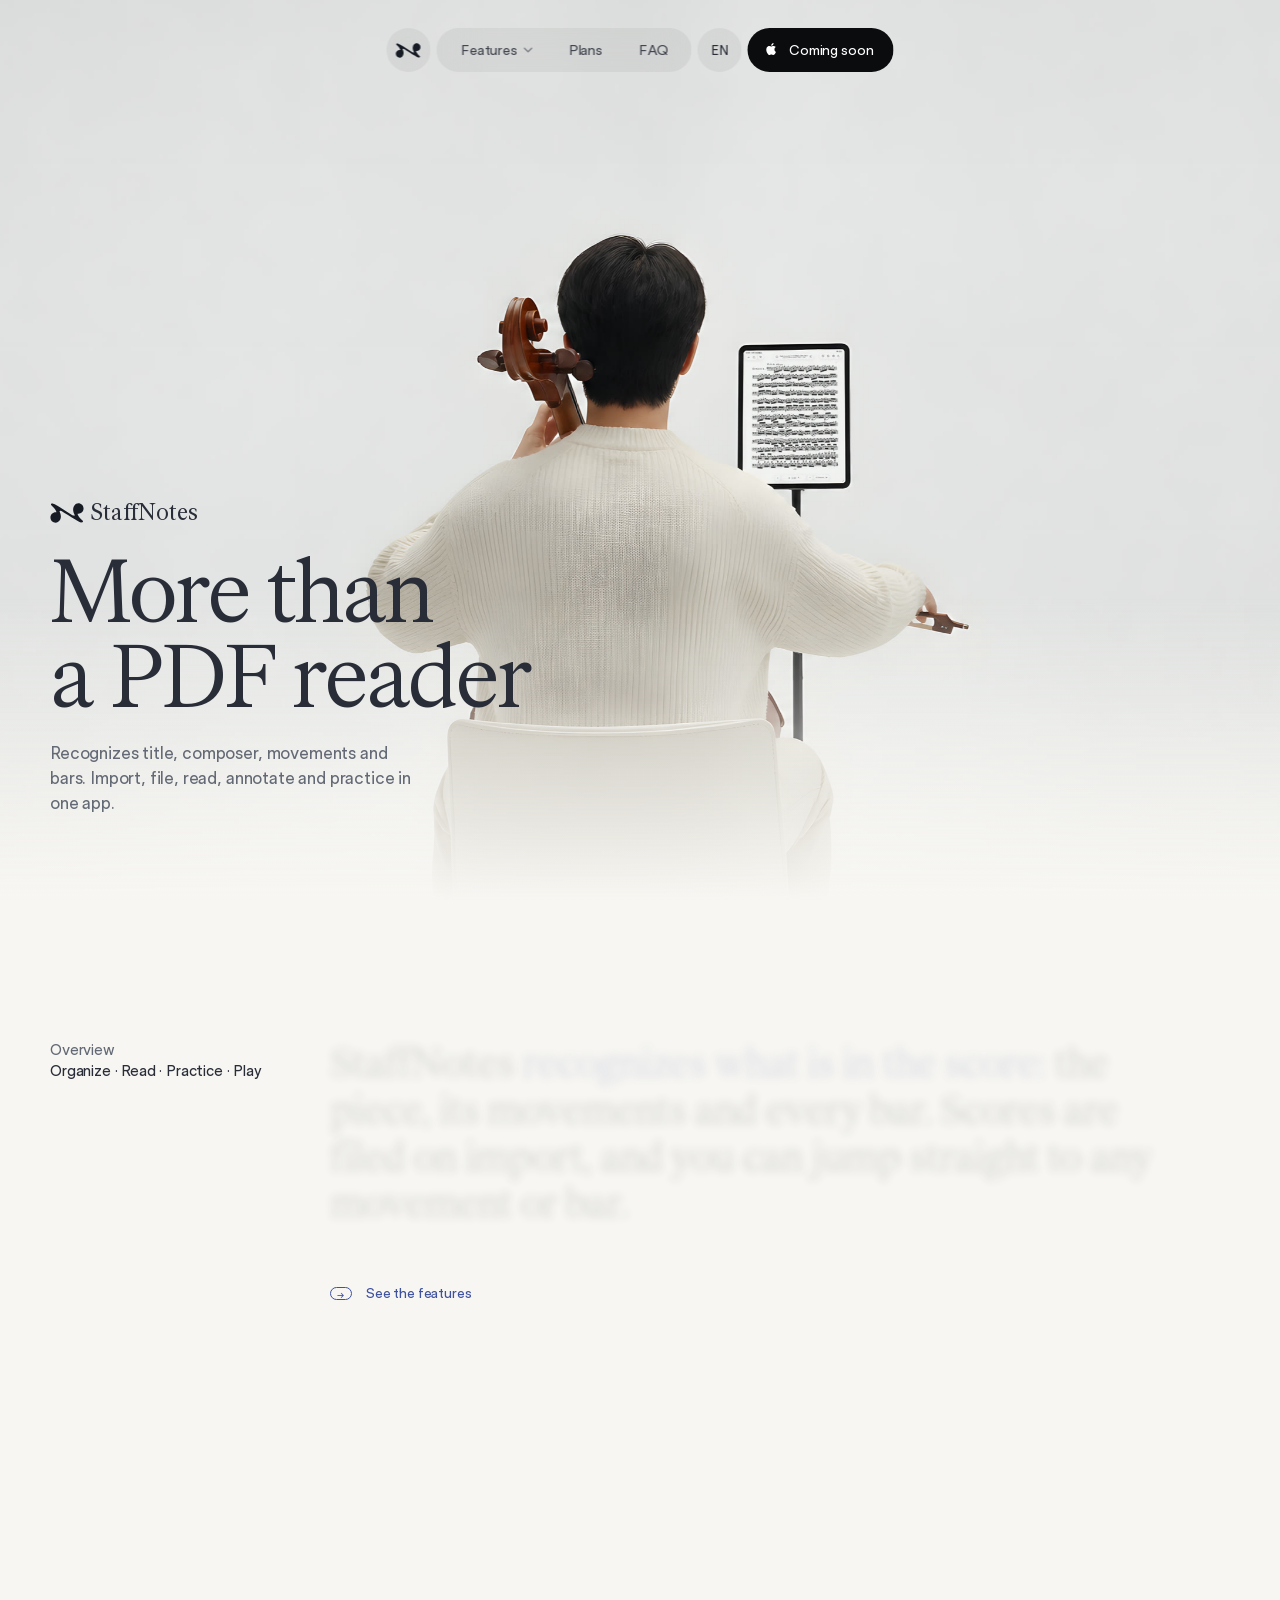
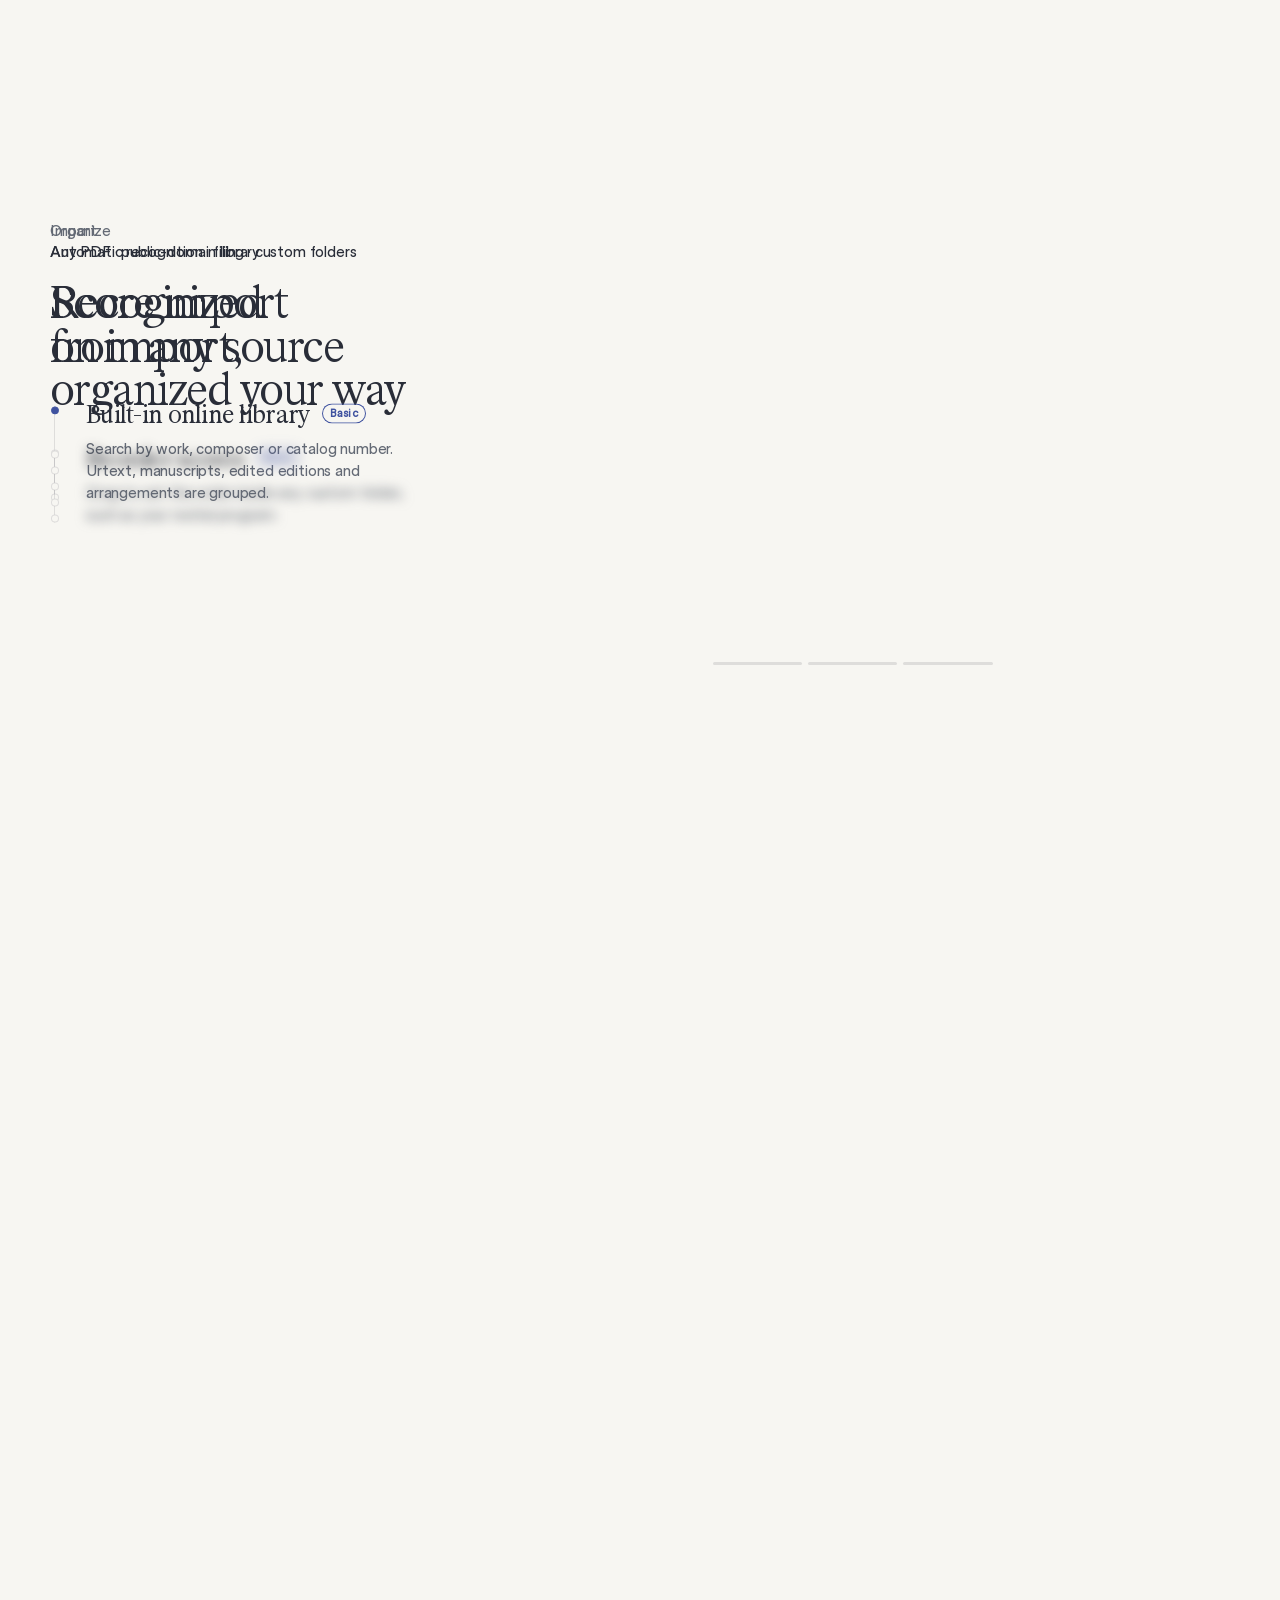
==== commit d93325b6: "对齐手机曲库并收回文件夹展开边界" ====
--- a/index.html
+++ b/index.html
@@ -437,9 +437,9 @@
   .big .w{opacity:1;filter:none}
 }
 </style>
-<link rel="stylesheet" href="components/r13/dot-r13.css?v=fe1f7abe">
-<link rel="stylesheet" href="components/r13/onescore-r13.css?v=fe1f7abe">
-<script src="components/r13/i18n-r13.js?v=fe1f7abe"></script>
+<link rel="stylesheet" href="components/r13/dot-r13.css?v=889b86f6">
+<link rel="stylesheet" href="components/r13/onescore-r13.css?v=889b86f6">
+<script src="components/r13/i18n-r13.js?v=889b86f6"></script>
 </head>
 <body>
 <svg width="0" height="0" style="position:absolute" aria-hidden="true"><symbol id="sn-mark" viewBox="145 248 510 302"><g data-key="q8xqzuy8nm" transform="translate(400 399.3127136230469) rotate(-90) scale(1 -1)"><path  transform="scale(1.1682242990654206) translate(-125 -214)" d="M92 132C91 128 90 123 90 120C91 116 93 114 97 114C107 114 123 126 130 128C141 132 155 135 169 135C178 135 187 133 195 131C205 129 214 124 223 118C238 106 250 88 250 67C250 30 220 0 183 0C146 0 116 30 116 67V77C83 77 33 17 26 11C22 9 19 7 16 7C8 7 4 18 4 28V34C7 57 24 83 37 102C50 120 59 139 71 157C89 187 108 216 125 246C131 255 155 284 155 300C155 303 154 306 152 308C151 309 149 310 147 310C139 310 126 302 120 300C109 296 95 293 81 293C72 293 63 295 55 297C45 299 36 304 27 310C12 322 0 340 0 361C0 398 30 428 67 428C104 428 134 398 134 361V351C167 351 217 411 224 417C230 421 233 421 235 421C244 421 247 416 247 408C247 382 213 327 206 316L104 155C101 150 95 141 92 132Z"/></g></symbol></svg>
@@ -629,7 +629,7 @@
         <p class="rv" style="--i:1">Time is counted while a score is open. No timer to start, and your records follow your account to a new iPad.</p>
       </div>
       <div class="sim" data-sim="stats" aria-label="Sample statistics for one month"></div>
-      <script src="components/stats.js?v=fe1f7abe" defer></script>
+      <script src="components/stats.js?v=889b86f6" defer></script>
     </div>
 </section>
 
@@ -796,7 +796,7 @@
 function simFactory(name){
   return simFiles[name] ??= new Promise(done=>{
     if(SNSims[name]) return done(SNSims[name]);
-    const s=document.createElement('script'); s.src=`components/${name}.js?v=fe1f7abe`; s.async=true;
+    const s=document.createElement('script'); s.src=`components/${name}.js?v=889b86f6`; s.async=true;
     s.onload=()=>done(SNSims[name]||null); s.onerror=()=>{ s.remove(); done(null); };
     document.head.appendChild(s);
   });
@@ -995,6 +995,6 @@
 /* FAQ */
 $$('.qa button').forEach(b=>b.onclick=()=>{ const q=b.parentElement, was=q.classList.contains('open'); $$('.qa').forEach(x=>x.classList.remove('open')); if(!was) q.classList.add('open'); });
 </script>
-<script src="components/r13/onescore-r13.js?v=fe1f7abe"></script>
+<script src="components/r13/onescore-r13.js?v=889b86f6"></script>
 </body>
 </html>
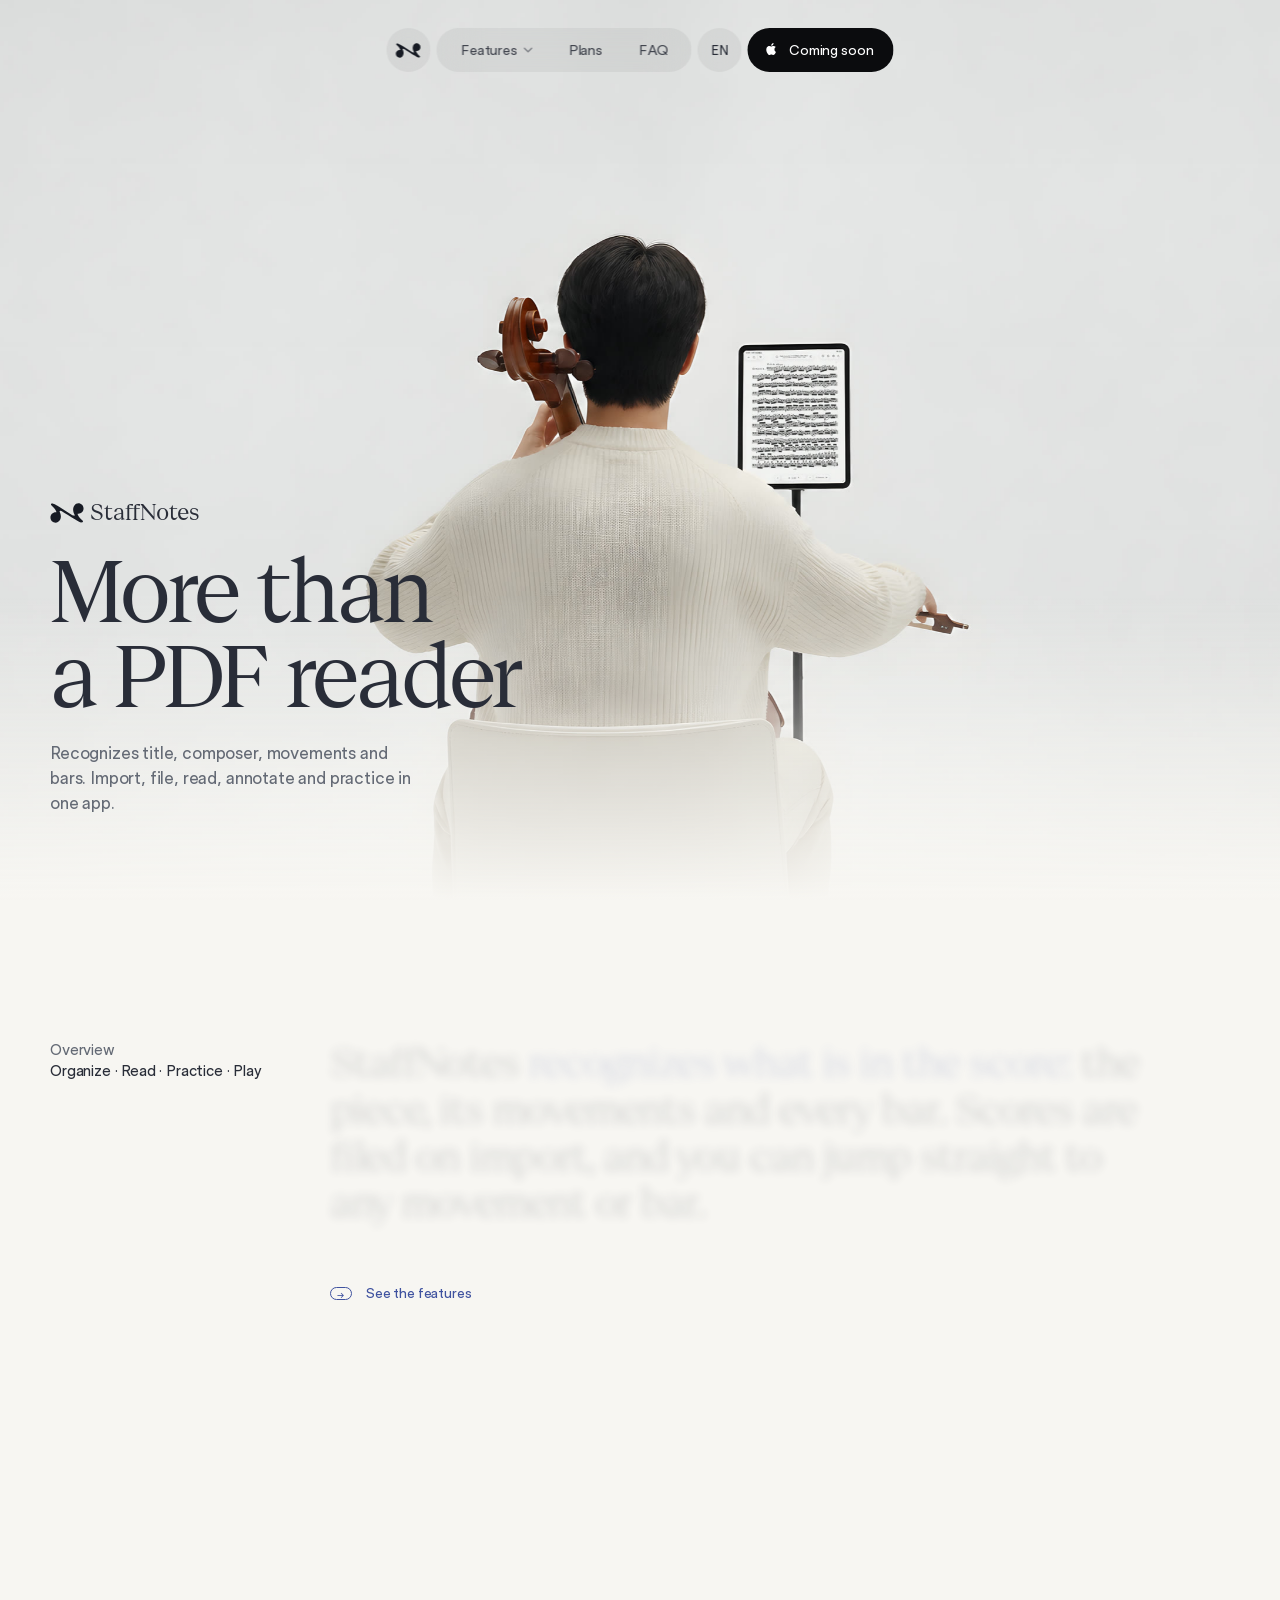
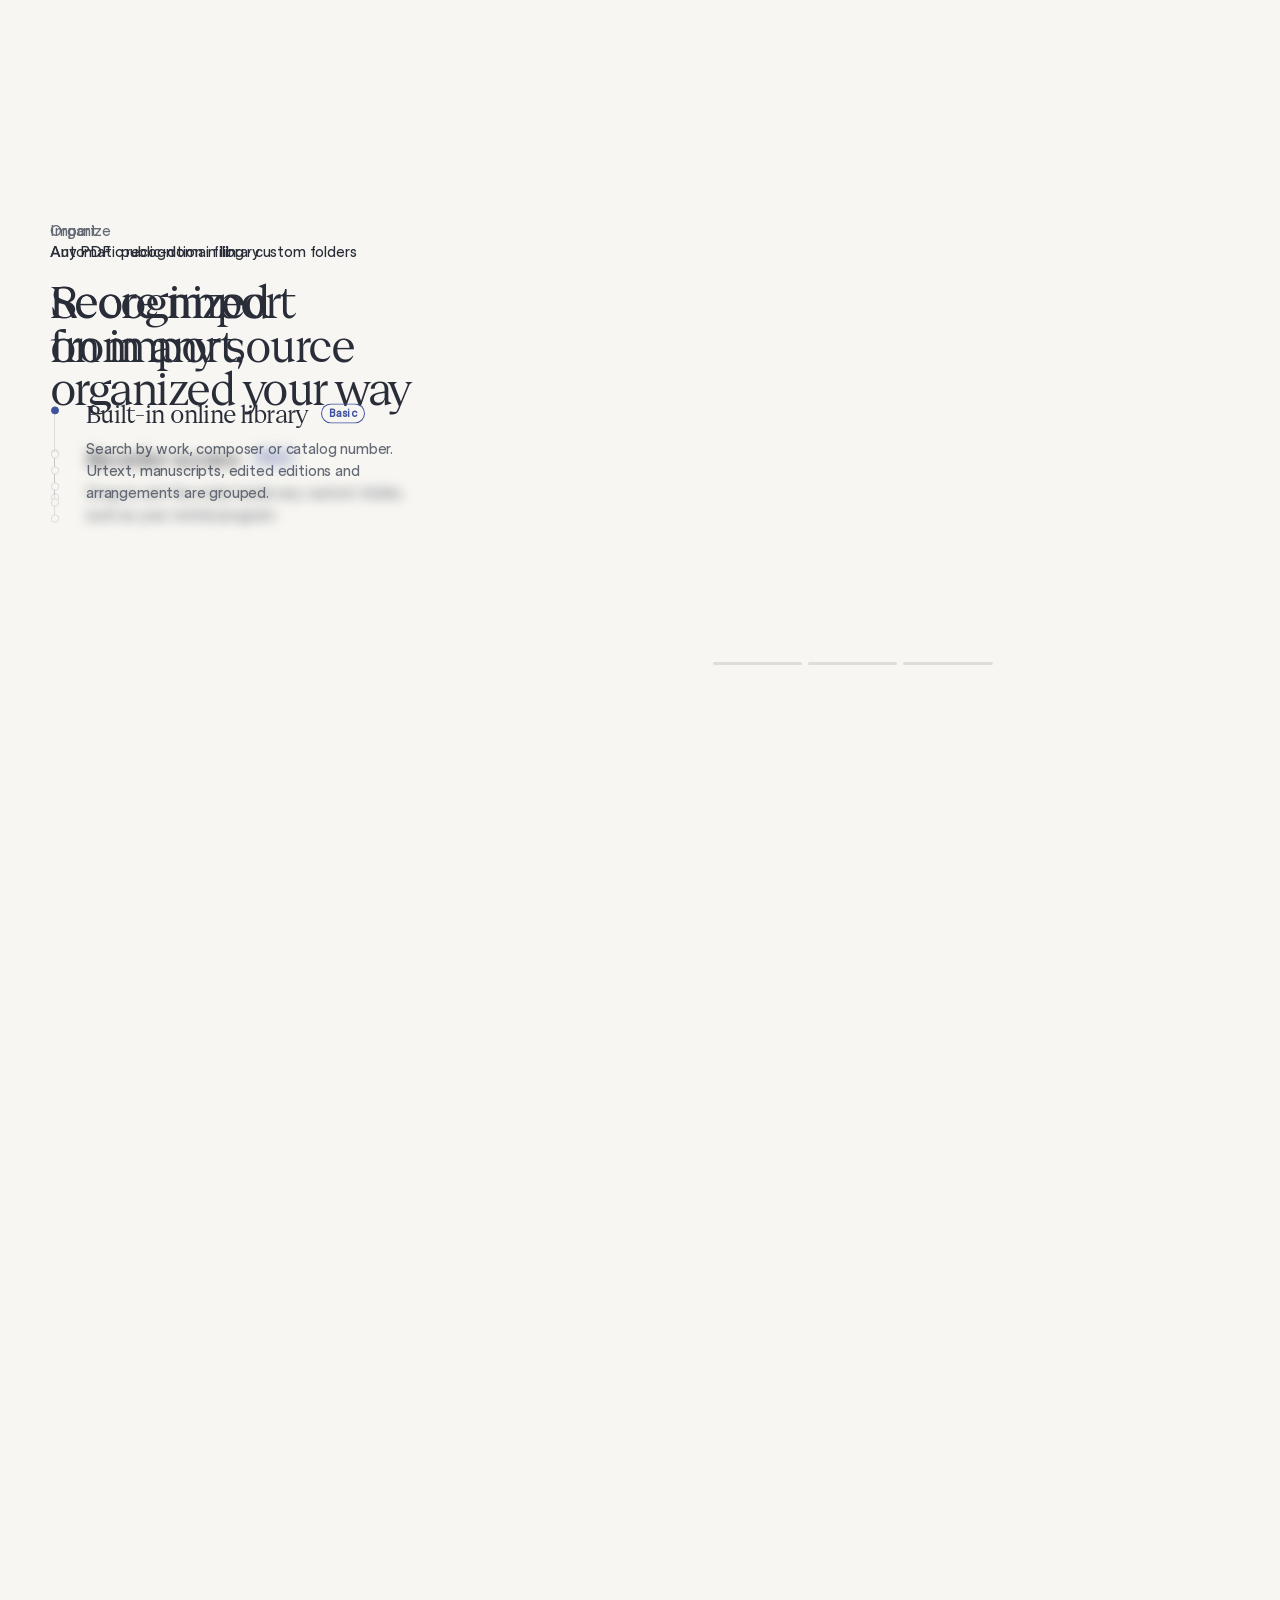
==== commit 8c132822: "官网西文衬线换成 Geist Serif" ====
--- a/index.html
+++ b/index.html
@@ -17,6 +17,8 @@
 <link rel="icon" href="favicon.ico" sizes="32x32">
 <link rel="icon" href="assets/logo-mark.svg?v=2" type="image/svg+xml">
 <style>
+/* Geist Serif Regular by Vercel (license: assets/geist-serif-OFL.txt). Timeless Serif covers missing symbols. */
+@font-face{font-family:"Geist Serif";src:url(assets/GeistSerif-Regular.woff2) format("woff2");font-display:swap}
 @font-face{font-family:"Timeless Serif";src:url(assets/TimelessSerif-Book.ttf) format("truetype");font-display:swap}
 @font-face{font-family:"Timeless Sans";src:url(assets/TimelessSans-W460.ttf) format("truetype");font-display:swap}
 /* 中文衬线：App 文件夹名用的思源宋体，取 Regular 一档；只截官网用到的字（字体许可 assets/sn-serif-OFL.txt） */
@@ -26,12 +28,12 @@
   --paper:#F7F6F2;--card:#FFFFFF;--well:#EAECEB;--ink:#292D38;--ink2:#646A75;--line:rgba(41,45,56,.12);
   --blue:#3F529F;--night:#171B24;--night2:#232936;--blue-n:#B0BBF0;--on-night:#EEEDE8;--on-night2:#8E94A3;
   --red:#B64C50;--green:#39836B;--gold:#D9AC2B;--purple:#8064AD;
-  --serif:"Timeless Serif",Georgia,serif;--sans:"Timeless Sans",-apple-system,system-ui,sans-serif;
+  --serif:"Geist Serif","Timeless Serif",Georgia,serif;--sans:"Timeless Sans",-apple-system,system-ui,sans-serif;
   --ease:cubic-bezier(.2,.7,.2,1);--wrap:min(1180px,calc(100vw - 48px));
 }
-/* 中文：拉丁字母照旧用 Timeless；衬线处汉字用思源宋体，其余落到苹方；德语长词自动断字 */
-:root:lang(zh-Hans){--serif:"Timeless Serif","SN Serif SC",Georgia,"PingFang SC","Noto Sans SC",serif;--sans:"Timeless Sans",-apple-system,system-ui,"PingFang SC","Noto Sans SC",sans-serif}
-:root:lang(zh-Hant){--serif:"Timeless Serif","SN Serif TC","SN Serif SC",Georgia,"PingFang TC","Noto Sans TC",serif;--sans:"Timeless Sans",-apple-system,system-ui,"PingFang TC","Noto Sans TC",sans-serif}
+/* 中文：拉丁字母用 Geist Serif；衬线处汉字用思源宋体，其余落到苹方；德语长词自动断字 */
+:root:lang(zh-Hans){--serif:"Geist Serif","Timeless Serif","SN Serif SC",Georgia,"PingFang SC","Noto Sans SC",serif;--sans:"Timeless Sans",-apple-system,system-ui,"PingFang SC","Noto Sans SC",sans-serif}
+:root:lang(zh-Hant){--serif:"Geist Serif","Timeless Serif","SN Serif TC","SN Serif SC",Georgia,"PingFang TC","Noto Sans TC",serif;--sans:"Timeless Sans",-apple-system,system-ui,"PingFang TC","Noto Sans TC",sans-serif}
 :root:lang(zh) body{letter-spacing:0}
 /* 段落末行不留单个词或孤字（各语言都开） */
 p,li,.label,:root:lang(zh) h3{text-wrap:pretty}
@@ -270,7 +272,7 @@
 .dictsec h2{font-family:var(--serif);font-weight:400;font-size:clamp(44px,5.2vw,80px);line-height:1;letter-spacing:-.035em;margin:22px 0 26px}
 .dictsec p{color:var(--on-night2);max-width:420px;font-size:17px}
 .dictsec .terms{display:flex;flex-wrap:wrap;gap:8px;margin-top:34px;max-width:440px}
-.dictsec .terms button{font-family:var(--serif);font-style:italic;font-size:16px;padding:4px 12px;border-radius:14px;border:1px solid rgba(255,255,255,.14);background:none;color:var(--on-night);cursor:pointer;transition:background .2s,border-color .2s,color .2s}
+.dictsec .terms button{font-family:var(--serif);font-size:16px;padding:4px 12px;border-radius:14px;border:1px solid rgba(255,255,255,.14);background:none;color:var(--on-night);cursor:pointer;transition:background .2s,border-color .2s,color .2s}
 .dictsec .terms button:hover{border-color:rgba(255,255,255,.4)}
 .dictsec .terms button.on{background:var(--on-night);border-color:var(--on-night);color:#0E1117}
 .dictsec .frame{width:min(760px,56vw)}
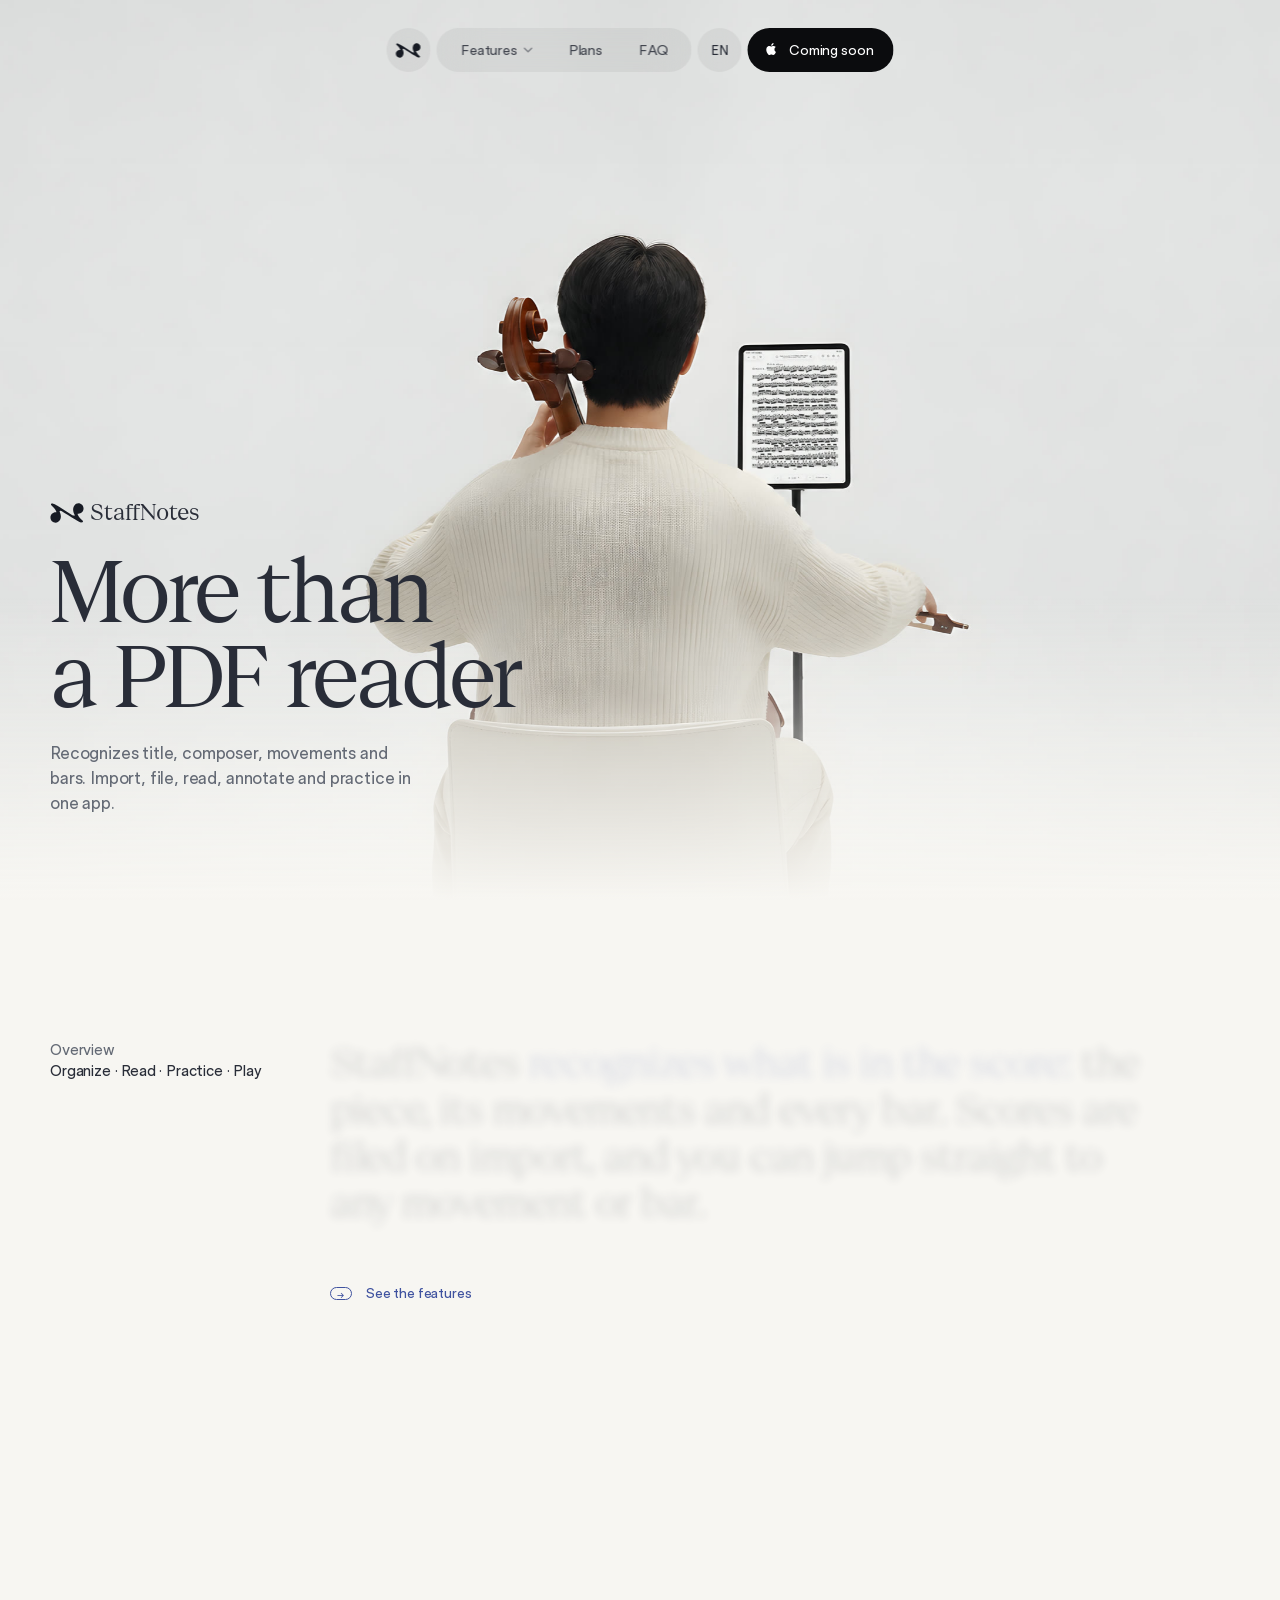
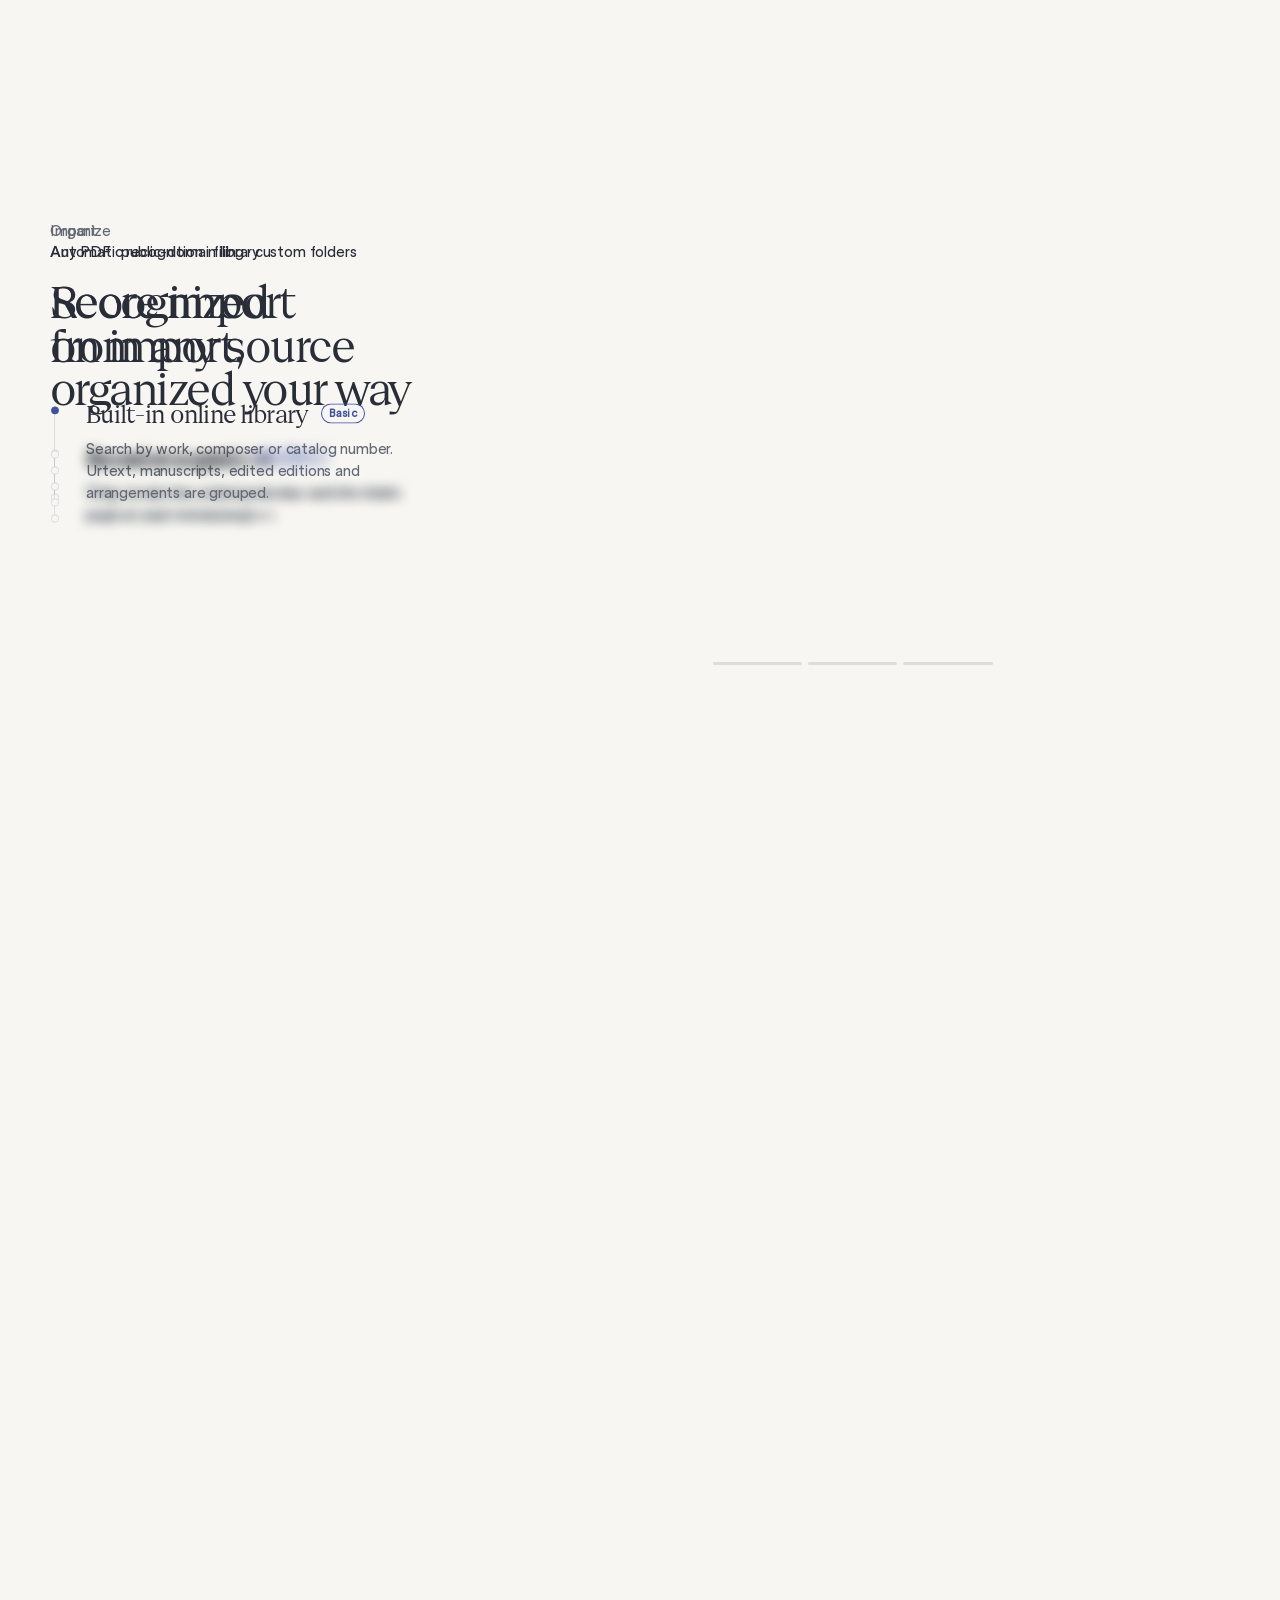
==== commit 986a918a: "修正阅读器演示的页码、切谱和作曲家显示" ====
--- a/index.html
+++ b/index.html
@@ -439,9 +439,9 @@
   .big .w{opacity:1;filter:none}
 }
 </style>
-<link rel="stylesheet" href="components/r13/dot-r13.css?v=889b86f6">
-<link rel="stylesheet" href="components/r13/onescore-r13.css?v=889b86f6">
-<script src="components/r13/i18n-r13.js?v=889b86f6"></script>
+<link rel="stylesheet" href="components/r13/dot-r13.css?v=985757d0">
+<link rel="stylesheet" href="components/r13/onescore-r13.css?v=985757d0">
+<script src="components/r13/i18n-r13.js?v=985757d0"></script>
 </head>
 <body>
 <svg width="0" height="0" style="position:absolute" aria-hidden="true"><symbol id="sn-mark" viewBox="145 248 510 302"><g data-key="q8xqzuy8nm" transform="translate(400 399.3127136230469) rotate(-90) scale(1 -1)"><path  transform="scale(1.1682242990654206) translate(-125 -214)" d="M92 132C91 128 90 123 90 120C91 116 93 114 97 114C107 114 123 126 130 128C141 132 155 135 169 135C178 135 187 133 195 131C205 129 214 124 223 118C238 106 250 88 250 67C250 30 220 0 183 0C146 0 116 30 116 67V77C83 77 33 17 26 11C22 9 19 7 16 7C8 7 4 18 4 28V34C7 57 24 83 37 102C50 120 59 139 71 157C89 187 108 216 125 246C131 255 155 284 155 300C155 303 154 306 152 308C151 309 149 310 147 310C139 310 126 302 120 300C109 296 95 293 81 293C72 293 63 295 55 297C45 299 36 304 27 310C12 322 0 340 0 361C0 398 30 428 67 428C104 428 134 398 134 361V351C167 351 217 411 224 417C230 421 233 421 235 421C244 421 247 416 247 408C247 382 213 327 206 316L104 155C101 150 95 141 92 132Z"/></g></symbol></svg>
@@ -631,7 +631,7 @@
         <p class="rv" style="--i:1">Time is counted while a score is open. No timer to start, and your records follow your account to a new iPad.</p>
       </div>
       <div class="sim" data-sim="stats" aria-label="Sample statistics for one month"></div>
-      <script src="components/stats.js?v=889b86f6" defer></script>
+      <script src="components/stats.js?v=985757d0" defer></script>
     </div>
 </section>
 
@@ -798,7 +798,7 @@
 function simFactory(name){
   return simFiles[name] ??= new Promise(done=>{
     if(SNSims[name]) return done(SNSims[name]);
-    const s=document.createElement('script'); s.src=`components/${name}.js?v=889b86f6`; s.async=true;
+    const s=document.createElement('script'); s.src=`components/${name}.js?v=985757d0`; s.async=true;
     s.onload=()=>done(SNSims[name]||null); s.onerror=()=>{ s.remove(); done(null); };
     document.head.appendChild(s);
   });
@@ -997,6 +997,6 @@
 /* FAQ */
 $$('.qa button').forEach(b=>b.onclick=()=>{ const q=b.parentElement, was=q.classList.contains('open'); $$('.qa').forEach(x=>x.classList.remove('open')); if(!was) q.classList.add('open'); });
 </script>
-<script src="components/r13/onescore-r13.js?v=889b86f6"></script>
+<script src="components/r13/onescore-r13.js?v=985757d0"></script>
 </body>
 </html>
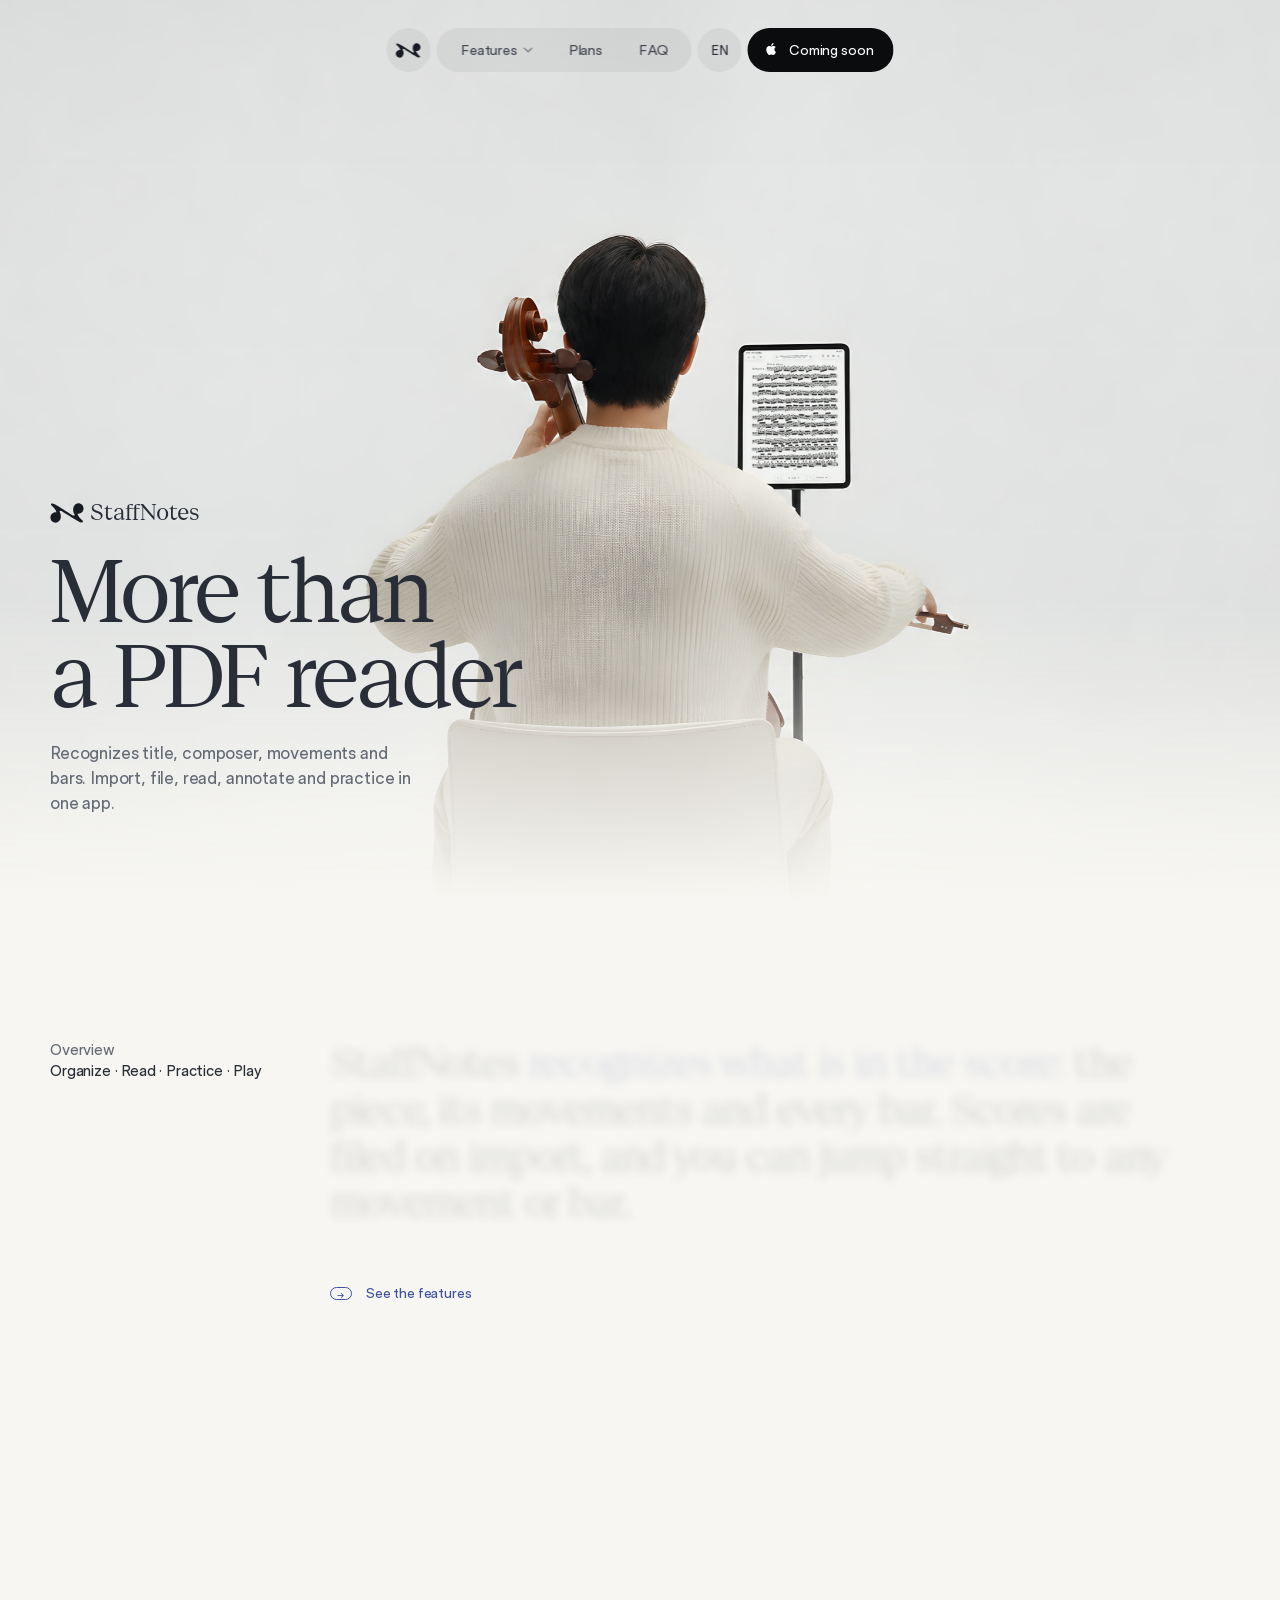
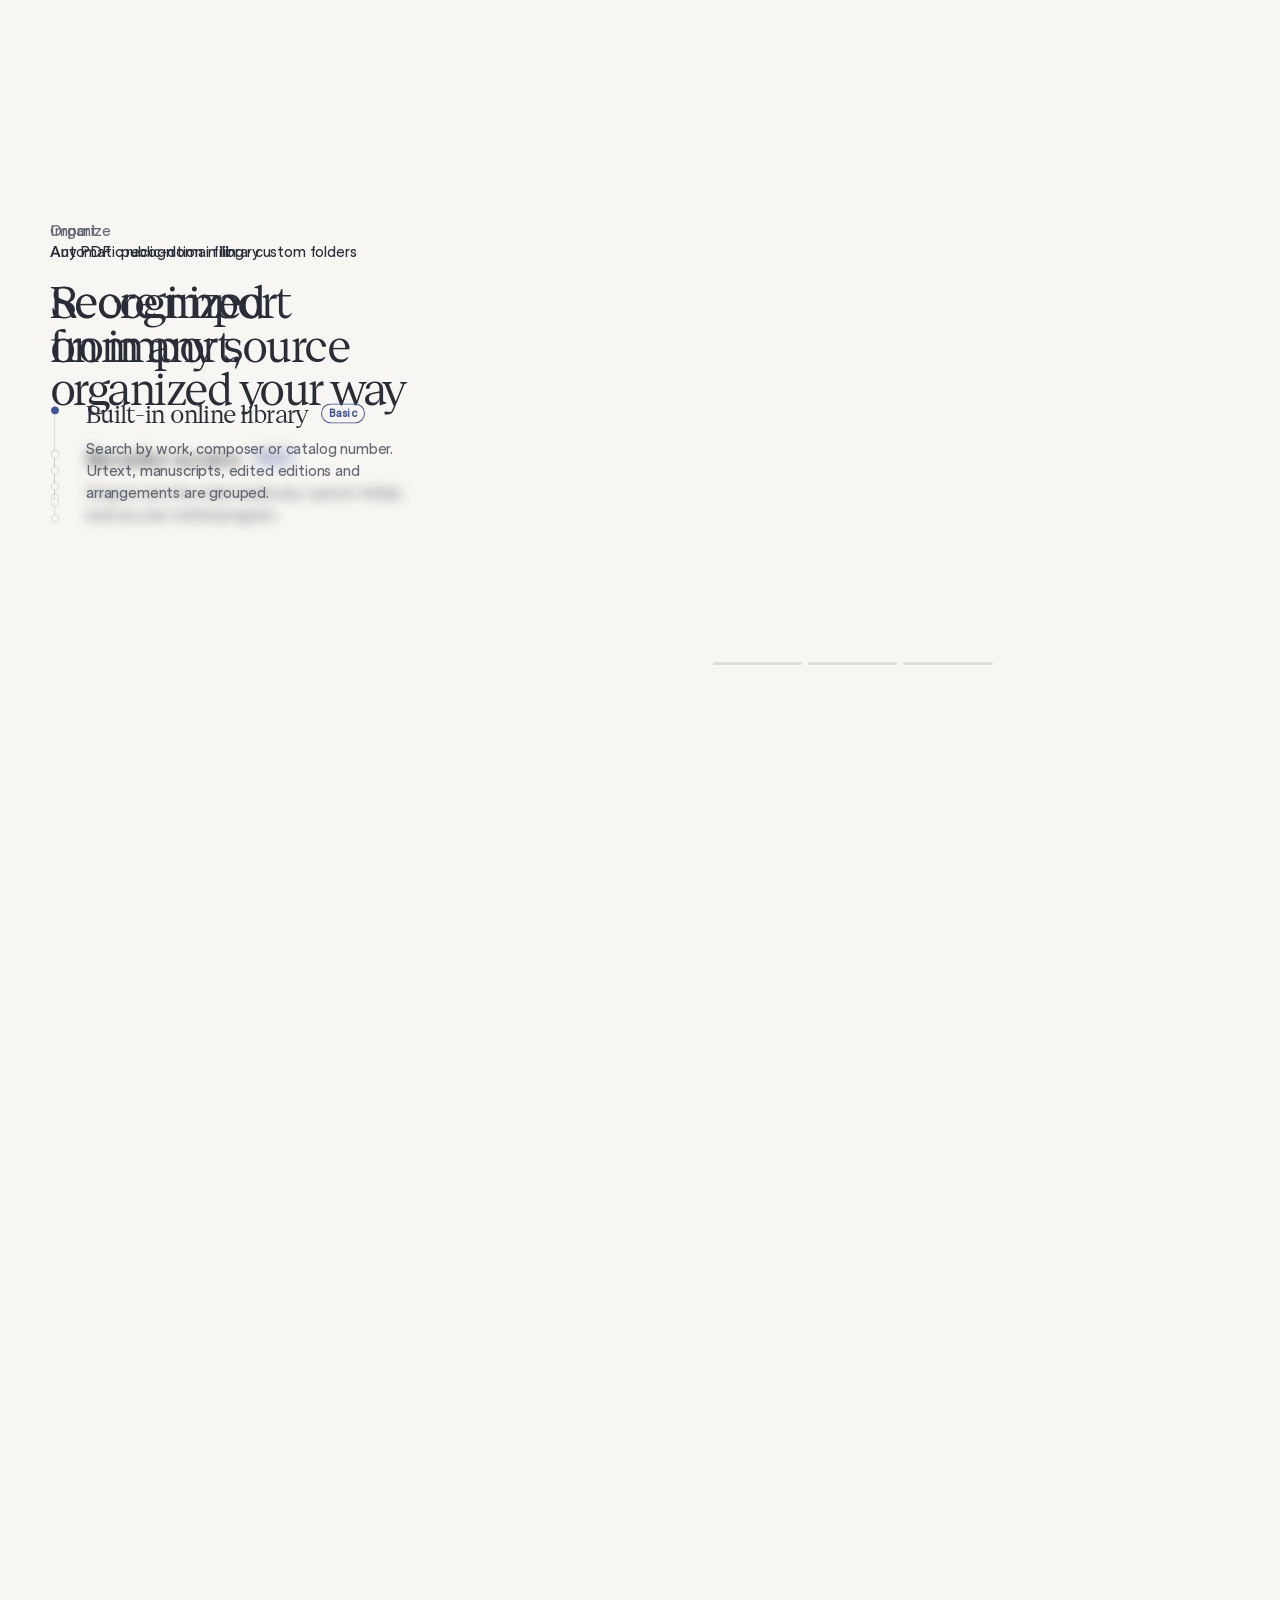
==== commit 703417aa: "官网衬线改成 Goeist Serif" ====
--- a/index.html
+++ b/index.html
@@ -17,8 +17,8 @@
 <link rel="icon" href="favicon.ico" sizes="32x32">
 <link rel="icon" href="assets/logo-mark.svg?v=2" type="image/svg+xml">
 <style>
-/* Geist Serif Regular by Vercel (license: assets/geist-serif-OFL.txt). Timeless Serif covers missing symbols. */
-@font-face{font-family:"Geist Serif";src:url(assets/GeistSerif-Regular.woff2) format("woff2");font-display:swap}
+/* Goeist Serif Regular by shadcn-labs (license: assets/goeist-serif-OFL.txt). Timeless Serif covers missing symbols. */
+@font-face{font-family:"Goeist Serif";src:url(assets/GoeistSerif-Regular.woff2) format("woff2");font-display:swap}
 @font-face{font-family:"Timeless Serif";src:url(assets/TimelessSerif-Book.ttf) format("truetype");font-display:swap}
 @font-face{font-family:"Timeless Sans";src:url(assets/TimelessSans-W460.ttf) format("truetype");font-display:swap}
 /* 中文衬线：App 文件夹名用的思源宋体，取 Regular 一档；只截官网用到的字（字体许可 assets/sn-serif-OFL.txt） */
@@ -28,12 +28,12 @@
   --paper:#F7F6F2;--card:#FFFFFF;--well:#EAECEB;--ink:#292D38;--ink2:#646A75;--line:rgba(41,45,56,.12);
   --blue:#3F529F;--night:#171B24;--night2:#232936;--blue-n:#B0BBF0;--on-night:#EEEDE8;--on-night2:#8E94A3;
   --red:#B64C50;--green:#39836B;--gold:#D9AC2B;--purple:#8064AD;
-  --serif:"Geist Serif","Timeless Serif",Georgia,serif;--sans:"Timeless Sans",-apple-system,system-ui,sans-serif;
+  --serif:"Goeist Serif","Timeless Serif",Georgia,serif;--sans:"Timeless Sans",-apple-system,system-ui,sans-serif;
   --ease:cubic-bezier(.2,.7,.2,1);--wrap:min(1180px,calc(100vw - 48px));
 }
-/* 中文：拉丁字母用 Geist Serif；衬线处汉字用思源宋体，其余落到苹方；德语长词自动断字 */
-:root:lang(zh-Hans){--serif:"Geist Serif","Timeless Serif","SN Serif SC",Georgia,"PingFang SC","Noto Sans SC",serif;--sans:"Timeless Sans",-apple-system,system-ui,"PingFang SC","Noto Sans SC",sans-serif}
-:root:lang(zh-Hant){--serif:"Geist Serif","Timeless Serif","SN Serif TC","SN Serif SC",Georgia,"PingFang TC","Noto Sans TC",serif;--sans:"Timeless Sans",-apple-system,system-ui,"PingFang TC","Noto Sans TC",sans-serif}
+/* 中文：拉丁字母用 Goeist Serif；衬线处汉字用思源宋体，其余落到苹方；德语长词自动断字 */
+:root:lang(zh-Hans){--serif:"Goeist Serif","Timeless Serif","SN Serif SC",Georgia,"PingFang SC","Noto Sans SC",serif;--sans:"Timeless Sans",-apple-system,system-ui,"PingFang SC","Noto Sans SC",sans-serif}
+:root:lang(zh-Hant){--serif:"Goeist Serif","Timeless Serif","SN Serif TC","SN Serif SC",Georgia,"PingFang TC","Noto Sans TC",serif;--sans:"Timeless Sans",-apple-system,system-ui,"PingFang TC","Noto Sans TC",sans-serif}
 :root:lang(zh) body{letter-spacing:0}
 /* 段落末行不留单个词或孤字（各语言都开） */
 p,li,.label,:root:lang(zh) h3{text-wrap:pretty}
